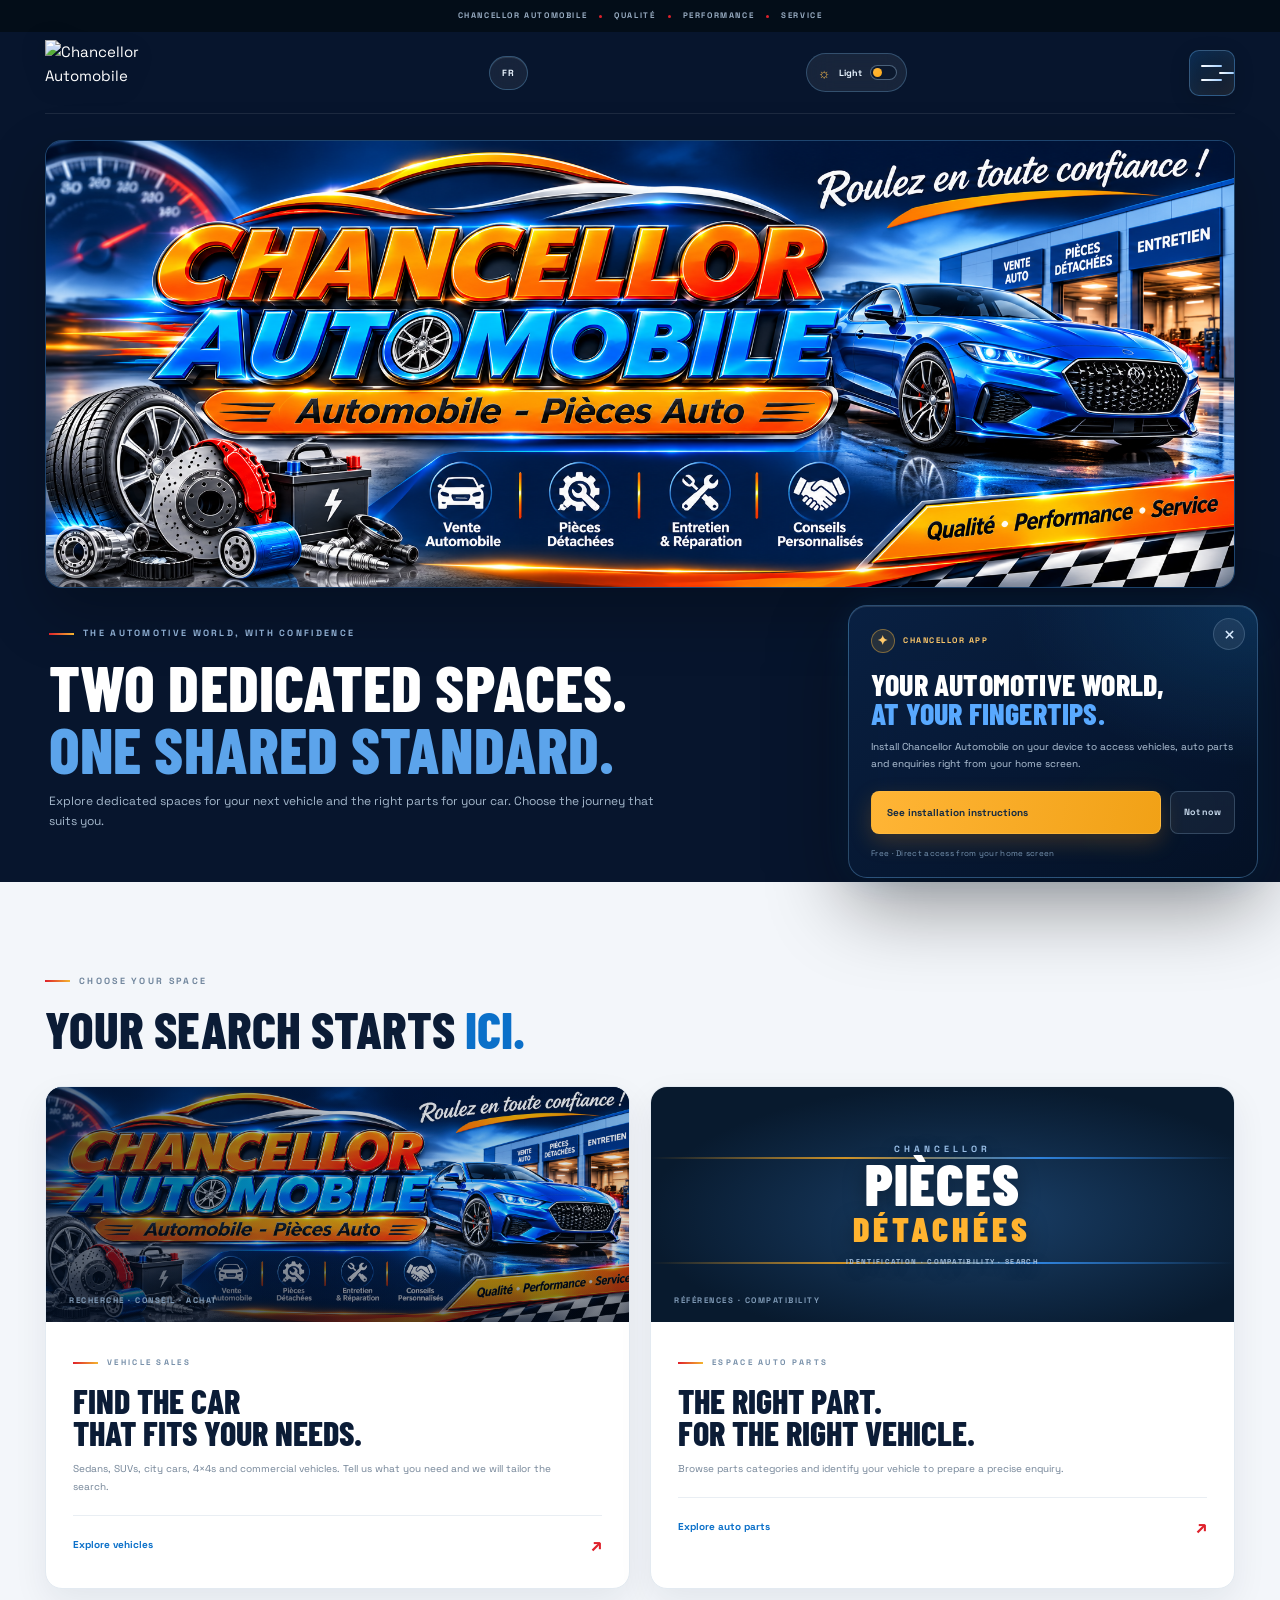
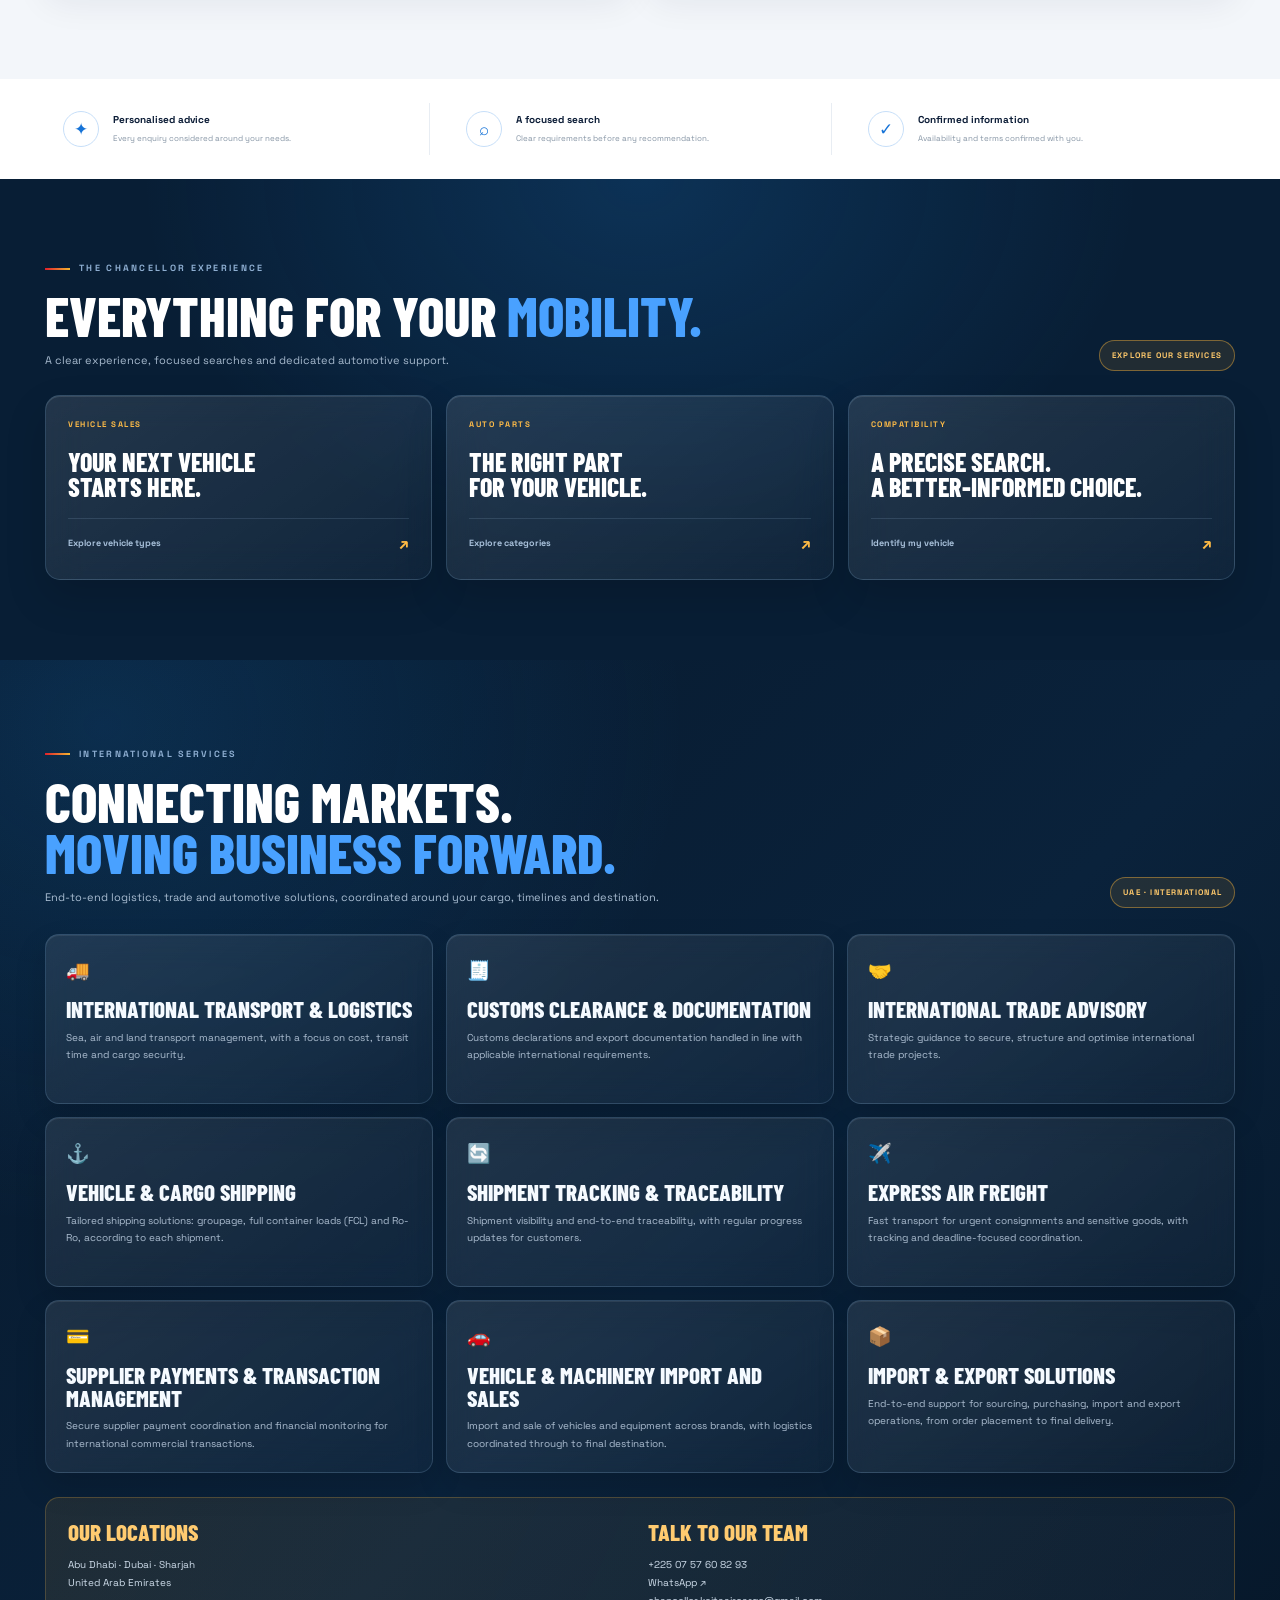
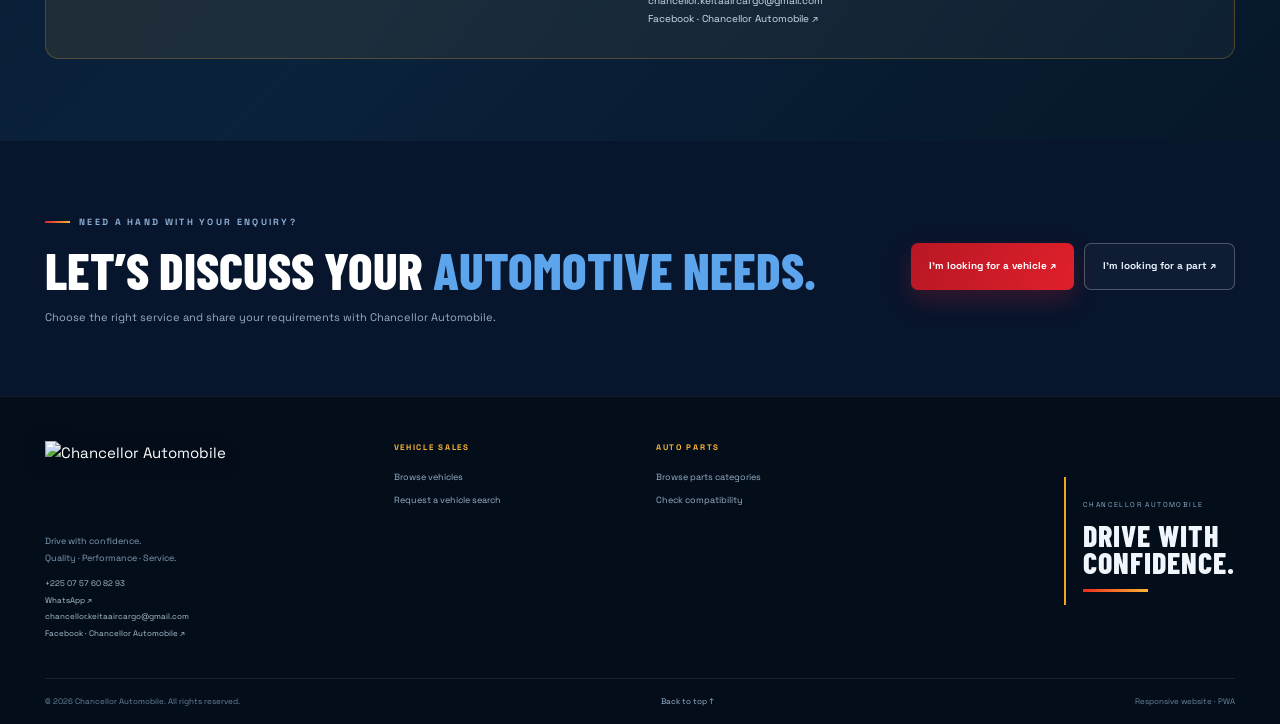
==== en/index.html @ 6a202dfc "Use the refined matte Chancellor logo" ====
<!doctype html>
<html lang="en">
<head>
<meta charset="utf-8">
<meta name="viewport" content="width=device-width, initial-scale=1, viewport-fit=cover">
<meta name="theme-color" content="#07152d">
<meta name="apple-mobile-web-app-capable" content="yes">
<meta name="apple-mobile-web-app-status-bar-style" content="black-translucent">
<script>try{document.documentElement.dataset.theme=localStorage.getItem("chancellor-theme")||"dark"}catch(e){document.documentElement.dataset.theme="dark"}</script>
<meta name="description" content="Chancellor Automobile: international vehicle sales, auto parts, freight, vehicle shipping and import-export services.">
<meta name="robots" content="index,follow">
<meta property="og:type" content="website">
<meta property="og:title" content="Chancellor Automobile | Vehicle Sales, Auto Parts & International Logistics">
<meta property="og:description" content="Vehicle sales, auto parts, international transport, vehicle shipping and import-export solutions.">
<meta property="og:image" content="../assets/chancellor-banner.png">
<title>Chancellor Automobile | Vehicle Sales, Auto Parts & International Logistics</title>
<link rel="icon" href="../assets/favicon.ico" sizes="any">
<link rel="icon" href="../assets/favicon-48.png" type="image/png" sizes="48x48">
<link rel="icon" href="../assets/favicon-192.png" type="image/png" sizes="192x192">
<link rel="icon" href="../assets/favicon-512.png" type="image/png" sizes="512x512">
<link rel="apple-touch-icon" href="../assets/apple-touch-icon.png">
<link rel="manifest" href="./manifest.webmanifest">
<link rel="preload" as="image" href="../assets/chancellor-banner.png">
<link rel="preconnect" href="https://fonts.googleapis.com"><link rel="preconnect" href="https://fonts.gstatic.com" crossorigin><link href="https://fonts.googleapis.com/css2?family=Barlow+Condensed:wght@400;500;600;700;800;900&family=Manrope:wght@400;500;600;700;800&family=Space+Grotesk:wght@400;500;600;700&display=swap" rel="stylesheet">
<link rel="stylesheet" href="../styles.css">
<script src="./catalogue-demo.js" defer></script>
<script src="./app.js" defer></script>
</head>
<body data-page="home">
<div class="site-loader" id="site-loader" role="status" aria-live="polite"><div class="loader-brand"><img src="../assets/chancellor-logo-matte.png" alt="" width="150" height="75"></div><span class="loader-spinner" aria-hidden="true"></span><strong>CHANCELLOR AUTOMOBILE</strong><small>LOADING YOUR EXPERIENCE</small></div><script>(function(){var n=document.getElementById('site-loader'),t=Date.now(),done=false;function hide(){if(done||!n)return;done=true;setTimeout(function(){n.classList.add('is-hidden');setTimeout(function(){n.remove();},440);},Math.max(0,480-(Date.now()-t)));}window.addEventListener('load',hide,{once:true});setTimeout(hide,2800);})();</script>
<div class="announcement"><span class="status-dot"></span> CHANCELLOR AUTOMOBILE <i></i> QUALITÉ <i></i> PERFORMANCE <i></i> SERVICE</div>
<header class="site-header">
<a class="brand" href="./index.html" aria-label="Chancellor Automobile - home"><img class="brand-logo-image" src="../assets/chancellor-logo-matte.png" alt="Chancellor Automobile" width="1774" height="887" decoding="async"></a>
<a class="language-toggle" href="../index.html" lang="fr" hreflang="fr" aria-label="Voir cette page en français">FR</a>
<button class="theme-toggle" type="button" data-theme-toggle aria-pressed="false" aria-label="Switch to light theme"><span class="theme-toggle-icon" aria-hidden="true">☼</span><span class="theme-toggle-label">Light</span><span class="theme-toggle-track" aria-hidden="true"><i></i></span></button>
<button class="nav-toggle" type="button" aria-label="Open menu" aria-expanded="false" aria-haspopup="true" aria-controls="main-nav"><span aria-hidden="true"></span><span aria-hidden="true"></span><span aria-hidden="true"></span></button>
<nav id="main-nav" aria-label="Navigation principale" hidden>
<a href="./index.html" aria-current="page">Home</a>
<a href="./vehicles.html" >Vehicle sales</a>
<a href="./parts.html" >Auto parts</a>
<a href="#contact">Contact</a>
<button class="install-button" id="install-app" type="button" hidden><span>↓</span> Install the app</button>
</nav>
</header>
<main id="top">
<section class="home-hero container">
<div class="hero-banner"><img src="../assets/chancellor-banner.png" alt="Chancellor Automobile — vehicle sales, auto parts, servicing and repair" width="2048" height="768" fetchpriority="high"></div>
<div class="home-intro"><div><span class="eyebrow">THE AUTOMOTIVE WORLD, WITH CONFIDENCE</span><h1>Two dedicated spaces.<br><em>One shared standard.</em></h1><p>Explore dedicated spaces for your next vehicle and the right parts for your car. Choose the journey that suits you.</p></div><div class="home-intro-mark">CA <small>CHANCELLOR<br>AUTOMOBILE</small></div></div>
</section>
<section class="choice-section">
<div class="container"><div class="section-heading"><span class="eyebrow">CHOOSE YOUR SPACE</span><h2>Your search starts <em>ici.</em></h2></div>
<div class="choice-grid">
<a class="choice-card vehicle-choice" href="./vehicles.html">
  <div class="choice-visual vehicle-choice-visual">
    <img class="choice-media" src="../assets/chancellor-banner.png" alt="Official Chancellor Automobile banner" width="2048" height="768" loading="lazy" decoding="async">
    <div class="choice-visual-foot"><span>RECHERCHE · CONSEIL · ACHAT</span></div>
  </div>
  <div class="choice-content"><span class="eyebrow">VEHICLE SALES</span><h3>Find the car<br>that fits your needs.</h3><p>Sedans, SUVs, city cars, 4×4s and commercial vehicles. Tell us what you need and we will tailor the search.</p><span class="choice-link">Explore vehicles <b>↗</b></span></div>
</a>
<a class="choice-card parts-choice" href="./parts.html">
  <div class="choice-visual parts-choice-visual">
    <div class="parts-type-display"><span>CHANCELLOR</span><strong>PIÈCES</strong><b>DÉTACHÉES</b><small>IDENTIFICATION · COMPATIBILITY · SEARCH</small></div>
    <div class="choice-visual-foot"><span>RÉFÉRENCES · COMPATIBILITY</span></div>
  </div>
  <div class="choice-content"><span class="eyebrow">ESPACE AUTO PARTS</span><h3>The right part.<br>For the right vehicle.</h3><p>Browse parts categories and identify your vehicle to prepare a precise enquiry.</p><span class="choice-link">Explore auto parts <b>↗</b></span></div>
</a>
</div></div></section>
<section class="home-values"><div class="container values-grid"><div><span>✦</span><strong>Personalised advice</strong><small>Every enquiry considered around your needs.</small></div><div><span>⌕</span><strong>A focused search</strong><small>Clear requirements before any recommendation.</small></div><div><span>✓</span><strong>Confirmed information</strong><small>Availability and terms confirmed with you.</small></div></div></section>

<section class="home-discovery"><div class="container"><div class="showcase-heading"><div><span class="eyebrow">THE CHANCELLOR EXPERIENCE</span><h2>Everything for your <em>mobility.</em></h2><p>A clear experience, focused searches and dedicated automotive support.</p></div><span class="demo-tag">EXPLORE OUR SERVICES</span></div><div class="home-glass-rail"><a class="home-rail-card" href="./vehicles.html"><small>VEHICLE SALES</small><strong>Your next vehicle<br>starts here.</strong><span>Explore vehicle types <b>↗</b></span></a><a class="home-rail-card" href="./parts.html"><small>AUTO PARTS</small><strong>The right part<br>for your vehicle.</strong><span>Explore categories <b>↗</b></span></a><a class="home-rail-card" href="./parts.html#compatibilite"><small>COMPATIBILITY</small><strong>A precise search.<br>A better-informed choice.</strong><span>Identify my vehicle <b>↗</b></span></a></div></div></section>
<section class="international-services" id="international-services"><div class="container"><div class="showcase-heading"><div><span class="eyebrow">INTERNATIONAL SERVICES</span><h2>Connecting markets.<br><em>Moving business forward.</em></h2><p>End-to-end logistics, trade and automotive solutions, coordinated around your cargo, timelines and destination.</p></div><span class="demo-tag">UAE · INTERNATIONAL</span></div><div class="service-grid">
<article class="service-card"><span class="service-icon">🚚</span><h3>International transport & logistics</h3><p>Sea, air and land transport management, with a focus on cost, transit time and cargo security.</p></article>
<article class="service-card"><span class="service-icon">🧾</span><h3>Customs clearance & documentation</h3><p>Customs declarations and export documentation handled in line with applicable international requirements.</p></article>
<article class="service-card"><span class="service-icon">🤝</span><h3>International trade advisory</h3><p>Strategic guidance to secure, structure and optimise international trade projects.</p></article>
<article class="service-card"><span class="service-icon">⚓</span><h3>Vehicle & cargo shipping</h3><p>Tailored shipping solutions: groupage, full container loads (FCL) and Ro-Ro, according to each shipment.</p></article>
<article class="service-card"><span class="service-icon">🔄</span><h3>Shipment tracking & traceability</h3><p>Shipment visibility and end-to-end traceability, with regular progress updates for customers.</p></article>
<article class="service-card"><span class="service-icon">✈️</span><h3>Express air freight</h3><p>Fast transport for urgent consignments and sensitive goods, with tracking and deadline-focused coordination.</p></article>
<article class="service-card"><span class="service-icon">💳</span><h3>Supplier payments & transaction management</h3><p>Secure supplier payment coordination and financial monitoring for international commercial transactions.</p></article>
<article class="service-card"><span class="service-icon">🚗</span><h3>Vehicle & machinery import and sales</h3><p>Import and sale of vehicles and equipment across brands, with logistics coordinated through to final destination.</p></article>
<article class="service-card"><span class="service-icon">📦</span><h3>Import & export solutions</h3><p>End-to-end support for sourcing, purchasing, import and export operations, from order placement to final delivery.</p></article>
</div><div class="international-contact"><div><h3>Our locations</h3><p>Abu Dhabi · Dubai · Sharjah<br>United Arab Emirates</p></div><div><h3>Talk to our team</h3><p><a href="tel:+2250757608293">+225 07 57 60 82 93</a><br><a href="https://wa.me/2250757608293">WhatsApp ↗</a><br><a href="mailto:chancellor.keitaaircargo@gmail.com">chancellor.keitaaircargo@gmail.com</a><br><a href="https://www.facebook.com/ChancellorAutomobile" target="_blank" rel="noopener noreferrer">Facebook · Chancellor Automobile ↗</a></p></div></div></div></section>
<section class="home-contact container"><div><span class="eyebrow">NEED A HAND WITH YOUR ENQUIRY?</span><h2>Let’s discuss your <em>automotive needs.</em></h2><p>Choose the right service and share your requirements with Chancellor Automobile.</p></div><div class="contact-actions"><a class="action-button orange" href="./vehicles.html#demande-vehicule">I’m looking for a vehicle ↗</a><a class="action-button outline" href="./parts.html#demande-piece">I’m looking for a part ↗</a></div></section>
</main>
<footer class="site-footer" id="contact">
<div class="container footer-inner">
<div><a class="brand footer-brand" href="./index.html" aria-label="Chancellor Automobile - home"><img class="brand-logo-image" src="../assets/chancellor-logo-matte.png" alt="Chancellor Automobile" width="1774" height="887" loading="lazy" decoding="async"></a><p>Drive with confidence.<br>Quality · Performance · Service.</p><div class="footer-contact-mini"><a href="tel:+2250757608293">+225 07 57 60 82 93</a><a href="https://wa.me/2250757608293" target="_blank" rel="noopener noreferrer">WhatsApp ↗</a><a href="mailto:chancellor.keitaaircargo@gmail.com">chancellor.keitaaircargo@gmail.com</a><a href="https://www.facebook.com/ChancellorAutomobile" target="_blank" rel="noopener noreferrer">Facebook · Chancellor Automobile ↗</a></div></div>
<div class="footer-col"><b>VEHICLE SALES</b><a href="./vehicles.html">Browse vehicles</a><a href="./vehicles.html#demande-vehicule">Request a vehicle search</a></div>
<div class="footer-col"><b>AUTO PARTS</b><a href="./parts.html">Browse parts categories</a><a href="./parts.html#compatibilite">Check compatibility</a></div>
<div class="footer-tag"><small>CHANCELLOR AUTOMOBILE</small><strong>DRIVE WITH<br>CONFIDENCE.</strong><i></i></div>
</div>
<div class="container footer-bottom"><span>© <span id="current-year"></span> Chancellor Automobile. All rights reserved.</span><a href="#top">Back to top ↑</a><span>Responsive website · PWA</span></div>
</footer>
<aside class="install-popover" id="install-popover" role="dialog" aria-label="Installer Chancellor Automobile" aria-modal="false" hidden>
  <button class="install-popover-close" id="install-popup-close" type="button" aria-label="Close installation window">×</button>
  <div class="install-popover-kicker"><span class="install-popover-orb">✦</span> CHANCELLOR APP</div>
  <h2>Your automotive world,<br><em>at your fingertips.</em></h2>
  <p class="install-popover-copy">Install Chancellor Automobile on your device to access vehicles, auto parts and enquiries right from your home screen.</p>
  <div class="install-popover-actions">
    <button class="install-popover-primary" id="install-popup-action" type="button">Install the app <span aria-hidden="true">↗</span></button>
    <button class="install-popover-secondary" id="install-popup-later" type="button">Not now</button>
  </div>
  <div class="install-popover-help" id="install-popup-help" hidden>
    <strong id="install-help-title">Installation on your device</strong>
    <ol id="install-help-steps"></ol>
  </div>
  <p class="install-popover-foot">Free · Direct access from your home screen</p>
</aside>
<div class="site-toast" id="site-toast" role="status" aria-live="polite"></div>
</body>
</html>
---- styles.css ----
:root{--navy:#07152d;--navy2:#0a1e3c;--navy3:#12396d;--blue:#0b70c9;--cyan:#62aaf0;--orange:#df202b;--gold:#f4b52f;--silver:#bac3ce;--white:#fff;--paper:#f4f6fa;--ink:#0b1c36;--muted:#74839a;--line:rgba(11,31,60,.12);--display:'Barlow Condensed','Arial Narrow',Impact,sans-serif;--text:'Manrope','Segoe UI',Arial,sans-serif;--shadow:0 22px 58px rgba(0,0,0,.16)}
*{box-sizing:border-box}html{scroll-behavior:smooth;scroll-padding-top:96px}body{margin:0;background:var(--navy);color:#fff;font:15px/1.65 var(--text);-webkit-font-smoothing:antialiased}img{display:block;max-width:100%}a{color:inherit;text-decoration:none}button,input,select,textarea{font:inherit}button{cursor:pointer}button:focus-visible,a:focus-visible,input:focus-visible,select:focus-visible,textarea:focus-visible{outline:3px solid var(--cyan);outline-offset:3px}.container{width:min(1190px,calc(100% - 64px));margin-inline:auto}.announcement{min-height:32px;display:flex;align-items:center;justify-content:center;gap:12px;padding:5px 16px;background:#030d18;color:#9aaec4;font-size:8px;letter-spacing:1.6px;font-weight:900;text-align:center}.announcement i{width:3px;height:3px;border-radius:50%;background:var(--orange)}.status-dot{width:6px;height:6px;border-radius:50%;background:#28d4a1;box-shadow:0 0 12px #28d4a1}
.site-header{width:min(1190px,calc(100% - 64px));height:82px;margin:auto;display:flex;align-items:center;justify-content:space-between;position:relative;z-index:30;border-bottom:1px solid rgba(255,255,255,.09)}.brand{display:flex;align-items:center;gap:11px;min-width:220px}.brand-mark{position:relative;width:42px;height:42px;display:grid;place-items:center;border:1px solid rgba(255,175,32,.85);border-radius:11px;background:linear-gradient(145deg,rgba(255,180,36,.15),rgba(18,142,255,.1));font:900 30px/1 var(--display);color:#ffb12b;text-shadow:0 3px 12px #000}.brand-mark small{position:absolute;right:4px;bottom:1px;color:#48a0ff;font:900 10px/1 var(--text)}.brand-name{display:flex;flex-direction:column;line-height:1.06}.brand-name b{font:900 21px/1 var(--display);letter-spacing:1.5px}.brand-name small{font-size:9px;letter-spacing:3.2px;color:#89a8ca;font-weight:900;margin-top:5px}.site-header nav{display:flex;align-items:center;gap:25px}.site-header nav>a{font-size:10px;font-weight:800;color:#c0cfe0;transition:color .2s}.site-header nav>a:hover,.site-header nav>a[aria-current=page]{color:#fff}.site-header nav>a[aria-current=page]:after{content:"";height:2px;width:16px;background:var(--orange);display:block;margin-top:5px}.install-button{border:1px solid rgba(255,190,56,.48);border-radius:7px;padding:9px 12px;background:rgba(255,177,36,.1);color:#ffc86a;font-size:9px;font-weight:900}.install-button span{font-size:15px;margin-right:5px}.nav-toggle{display:none;background:transparent;border:0;padding:8px}.nav-toggle span{display:block;width:24px;height:2px;margin:5px;background:#fff;border-radius:2px}
.eyebrow{display:inline-flex;align-items:center;gap:9px;color:#8eaed1;font-size:9px;letter-spacing:2.3px;font-weight:900}.eyebrow:before{content:"";width:25px;height:2px;background:linear-gradient(90deg,var(--orange),var(--gold))}.home-hero{padding-top:26px;padding-bottom:50px}.hero-banner{overflow:hidden;border:1px solid rgba(94,169,255,.28);border-radius:17px;background:#061e37;box-shadow:0 25px 60px rgba(0,0,0,.25)}.hero-banner img{width:100%;height:auto;aspect-ratio:8/3;object-fit:cover}.home-intro{display:flex;justify-content:space-between;align-items:flex-end;gap:30px;padding:30px 4px 0}.home-intro h1,.sub-hero h1{font:800 clamp(42px,5vw,66px)/.97 var(--display);text-transform:uppercase;margin:14px 0 12px;letter-spacing:.1px}.home-intro h1 em,.sub-hero h1 em,.section-heading h2 em,.home-contact h2 em,.request-intro h2 em,.compatibility-layout h2 em{font-style:normal;color:#459fff;text-shadow:0 8px 30px rgba(32,150,255,.17)}.home-intro p{max-width:630px;color:#a5b8cc;font-size:12px;margin:0}.home-intro-mark{display:flex;align-items:center;gap:10px;color:#ffb22e;font:900 58px/.8 var(--display);text-shadow:0 6px 24px rgba(255,170,31,.25)}.home-intro-mark small{font:900 8px/1.4 var(--text);letter-spacing:1.4px;color:#87a4c3;text-shadow:none}.choice-section{background:#f3f6fa;color:var(--ink);padding:83px 0 90px}.section-heading{margin-bottom:32px}.section-heading .eyebrow{color:#71869d}.section-heading h2,.home-contact h2{font:800 clamp(36px,4vw,52px)/1 var(--display);text-transform:uppercase;margin:13px 0 8px}.section-heading h2 em{color:#1370d4;text-shadow:none}.section-heading>p{font-size:11px;color:#75879a;max-width:670px;margin:10px 0 0}.choice-grid{display:grid;grid-template-columns:1fr 1fr;gap:20px}.choice-card{display:flex;flex-direction:column;overflow:hidden;background:#fff;border:1px solid #e3eaf1;border-radius:17px;box-shadow:0 14px 35px rgba(8,29,59,.07);transition:transform .25s,box-shadow .25s,border .25s}.choice-card:hover{transform:translateY(-6px);border-color:#9ec7f2;box-shadow:0 24px 55px rgba(8,29,59,.14)}.choice-visual{position:relative;height:235px;overflow:hidden;background:radial-gradient(ellipse at 55% 50%,#154d88,#071f38 70%);color:#fff}.parts-choice .choice-visual{background:radial-gradient(ellipse at 55% 55%,#1a4069,#081a2e 72%)}.choice-index{position:absolute;top:20px;left:23px;color:#9dbad8;font-size:8px;letter-spacing:2px;font-weight:900}.car-illustration{position:absolute;inset:30px 0 20px;display:grid;place-items:center}.car-illustration svg{width:94%;height:100%;filter:drop-shadow(0 15px 19px rgba(0,0,0,.4))}.car-glow{position:absolute;width:65%;height:45%;border-radius:50%;background:rgba(21,144,255,.2);filter:blur(35px)}.choice-visual-foot{position:absolute;left:23px;right:23px;bottom:15px;display:flex;justify-content:space-between;align-items:center;color:#819cb8;font-size:8px;letter-spacing:1.5px;font-weight:900}.choice-visual-foot b{color:#ffb535;font:800 20px var(--display)}.parts-emblem{position:absolute;inset:15px;display:grid;place-items:center;text-align:center;font:900 24px/.85 var(--display);letter-spacing:3px;color:#f7fbff;text-shadow:0 4px 20px #000}.parts-emblem strong{color:#ffae22}.gear-ring{position:absolute;width:155px;height:155px;border:2px solid rgba(77,181,255,.65);border-radius:50%;display:grid;place-items:center;color:#ffb12b;font-size:100px;opacity:.28}.parts-line{position:absolute;width:210px;height:2px;background:linear-gradient(90deg,transparent,#ffac1d,transparent);transform:rotate(-28deg)}.choice-content{padding:25px 27px 28px}.choice-content .eyebrow{font-size:8px;color:#758ea8}.choice-content h3{font:800 34px/.96 var(--display);text-transform:uppercase;margin:13px 0 10px}.choice-content p{font-size:10px;color:#738497;line-height:1.8;max-width:480px;margin:0 0 19px}.choice-link{display:flex;justify-content:space-between;align-items:center;border-top:1px solid #e9eef3;padding-top:14px;font-size:10px;font-weight:900;color:#146ac6}.choice-link b{font-size:18px;color:#ffaa16}.home-values{background:#fff;color:var(--ink);padding:24px 0}.values-grid{display:grid;grid-template-columns:repeat(3,1fr);gap:18px}.values-grid>div{display:grid;grid-template-columns:38px 1fr;column-gap:12px;align-items:center;padding:8px 18px;border-right:1px solid #e8edf3}.values-grid>div:last-child{border:0}.values-grid>div>span{grid-row:span 2;width:36px;height:36px;border:1px solid #c7dff9;border-radius:50%;display:grid;place-items:center;color:#1673d7;font-size:17px}.values-grid strong{font-size:10px}.values-grid small{font-size:8px;color:#8594a4}.home-contact{display:flex;justify-content:space-between;align-items:center;gap:30px;padding-top:65px;padding-bottom:70px}.home-contact h2{margin:13px 0;color:#fff}.home-contact h2 em{color:#459fff}.home-contact p{color:#9cafc3;font-size:11px;max-width:560px;margin:0}.contact-actions{display:flex;gap:10px;flex-wrap:wrap}
.action-button{display:inline-flex;align-items:center;justify-content:center;gap:13px;min-height:47px;padding:0 18px;border:0;border-radius:7px;font-size:10px;font-weight:900;transition:transform .2s,box-shadow .2s,background .2s}.action-button:hover{transform:translateY(-3px)}.orange{background:linear-gradient(110deg,#ffa813,#ffb639);color:#13263a;box-shadow:0 10px 24px rgba(255,153,18,.2)}.orange:hover{box-shadow:0 14px 30px rgba(255,153,18,.32)}.outline{border:1px solid rgba(255,255,255,.25);background:rgba(255,255,255,.035);color:#e8f2fc}.full-width{width:100%}
.sub-hero{position:relative;overflow:hidden;border-bottom:1px solid rgba(255,255,255,.07)}.sub-hero:before{content:"";position:absolute;inset:0;pointer-events:none;background:radial-gradient(circle at 81% 45%,rgba(28,135,244,.22),transparent 30%),linear-gradient(110deg,transparent,rgba(19,89,160,.11))}.sub-hero-inner{min-height:440px;display:grid;grid-template-columns:1.05fr .95fr;align-items:center;gap:35px;position:relative}.sub-hero-inner>div:first-child{padding:43px 0}.back-home{display:block;color:#8ca8c5;font-size:9px;font-weight:800;margin-bottom:26px}.sub-hero h1{font-size:clamp(48px,5.6vw,73px);margin:15px 0}.sub-hero h1 em{color:#49a1ff}.sub-hero p{max-width:540px;font-size:11px;line-height:1.9;color:#a5b8cd}.hero-actions{display:flex;gap:11px;flex-wrap:wrap;margin-top:22px}.vehicle-hero-art{min-height:325px;position:relative;display:grid;place-items:center}.vehicle-hero-art:before{content:"";position:absolute;width:84%;height:75%;border:1px solid rgba(62,161,249,.3);border-radius:50%;transform:rotate(-18deg);box-shadow:0 0 0 27px rgba(53,146,234,.035),0 0 0 55px rgba(53,146,234,.025)}.vehicle-hero-art:after{content:"";position:absolute;width:70%;height:25%;bottom:48px;border-radius:50%;background:rgba(27,135,240,.16);filter:blur(26px)}.vehicle-hero-art img{width:92%;position:relative;z-index:1;mix-blend-mode:screen;filter:drop-shadow(0 18px 32px rgba(0,0,0,.33))}.parts-hero-art{min-height:330px;display:flex;align-items:center;justify-content:center;position:relative;font:900 48px/.77 var(--display);text-align:center;letter-spacing:4px;color:#fff;text-shadow:0 8px 35px rgba(0,0,0,.5)}.parts-hero-art:before{content:"";position:absolute;width:270px;height:270px;border:1px solid rgba(65,174,255,.35);border-radius:50%;box-shadow:0 0 0 28px rgba(38,137,226,.04),0 0 0 55px rgba(38,137,226,.025)}.parts-hero-art span{position:relative;z-index:2}.parts-hero-art b{color:#ffb22e}.parts-hero-art i{position:absolute;width:320px;height:2px;transform:rotate(-24deg);background:linear-gradient(90deg,transparent,#ffab1b,transparent)}.parts-gear{position:absolute;font-size:250px;color:#167ae5;opacity:.17}
.vehicle-categories,.parts-catalogue{padding-top:78px;padding-bottom:82px}.vehicle-categories .section-heading,.parts-catalogue .section-heading{text-align:center}.vehicle-categories .section-heading>p,.parts-catalogue .section-heading>p{margin-inline:auto}.vehicle-type-grid{display:grid;grid-template-columns:repeat(5,1fr);gap:12px;margin-top:35px}.vehicle-type{position:relative;min-height:170px;border:1px solid rgba(155,190,231,.17);border-radius:11px;background:linear-gradient(150deg,rgba(255,255,255,.075),rgba(255,255,255,.025));color:#fff;padding:20px 14px;text-align:left;transition:transform .2s,border-color .2s,background .2s}.vehicle-type:hover,.vehicle-type.is-selected{transform:translateY(-5px);border-color:#3d93ee;background:linear-gradient(145deg,rgba(32,141,225,.2),rgba(255,255,255,.04))}.vehicle-type>span{position:absolute;top:13px;right:15px;color:#718aa5;font:700 17px var(--display)}.vehicle-type>b{display:grid;place-items:center;width:39px;height:39px;margin:5px 0 17px;border:1px solid rgba(76,177,255,.35);border-radius:50%;color:#ffb433;font-size:21px}.vehicle-type strong,.vehicle-type small{display:block}.vehicle-type strong{font:700 20px var(--display);text-transform:uppercase}.vehicle-type small{font-size:8px;color:#8fa7c1;margin-top:3px}.inventory-note{background:#fff;color:#142b43;padding:22px 0}.inventory-inner{display:flex;align-items:center;gap:15px}.note-icon{width:28px;height:28px;flex:0 0 28px;border:1px solid #1673d7;border-radius:50%;display:grid;place-items:center;color:#1673d7;font-weight:900}.inventory-inner>div{flex:1}.inventory-inner strong{font-size:10px}.inventory-inner p{font-size:9px;color:#78889a;margin:3px 0 0;line-height:1.7}.inventory-inner>a{font-size:9px;color:#146ac6;font-weight:900;white-space:nowrap}
.request-section{padding:88px 0;background:radial-gradient(circle at 12% 15%,rgba(28,129,225,.17),transparent 35%),linear-gradient(130deg,#081c32,#0a2745);position:relative;overflow:hidden}.request-section:after{content:"";position:absolute;right:-170px;top:-280px;width:650px;height:650px;border:1px solid rgba(95,175,255,.13);border-radius:50%;box-shadow:0 0 0 50px rgba(95,175,255,.025),0 0 0 100px rgba(95,175,255,.02)}.request-layout{display:grid;grid-template-columns:.8fr 1.2fr;gap:70px;align-items:start;position:relative;z-index:1}.request-intro{padding-top:24px}.request-intro h2,.compatibility-layout h2{font:800 clamp(43px,5vw,64px)/.97 var(--display);text-transform:uppercase;margin:17px 0}.request-intro p,.compatibility-layout>div:first-child>p{max-width:420px;color:#9db3ca;font-size:11px;line-height:1.95}.request-step{display:flex;gap:13px;align-items:flex-start;margin-top:24px}.request-step>b{width:31px;height:31px;flex:0 0 31px;border:1px solid rgba(255,186,46,.5);border-radius:50%;display:grid;place-items:center;color:#ffb83e;font:800 12px var(--display)}.request-step span{display:flex;flex-direction:column}.request-step strong{color:#e4eef8;font-size:10px}.request-step small{color:#849db7;font-size:9px;margin-top:3px}.request-card,.compatibility-card{color:#10263d;background:#fff;border-radius:16px;padding:29px 31px;box-shadow:0 24px 58px rgba(0,0,0,.22)}.request-card-head{padding-bottom:18px;border-bottom:1px solid #e8eef4;margin-bottom:19px}.request-card-head small,.compat-header small{font-size:8px;letter-spacing:1.7px;color:#798ea4;font-weight:900}.request-card-head h3,.compat-header h3{font:700 27px/1 var(--display);text-transform:uppercase;margin:7px 0;color:#10263d}.request-card-head p{font-size:9px;color:#94a2b1;margin:4px 0 0}.field-grid{display:grid;grid-template-columns:1fr 1fr;gap:13px}.field{display:block;margin-bottom:14px}.field>span,.field label{display:block;font-size:9px;font-weight:800;color:#465c73;margin-bottom:6px}.field input,.field select,.field textarea{width:100%;min-height:42px;border:1px solid #dce5ee;border-radius:7px;background:#f9fbfd;padding:10px 12px;color:#162f49;font-size:10px;outline:none;transition:border-color .2s,box-shadow .2s}.field textarea{resize:vertical;min-height:90px}.field input:focus,.field select:focus,.field textarea:focus{border-color:#1673d7;box-shadow:0 0 0 3px rgba(22,139,215,.1)}.field select:disabled{background:#f1f4f8;color:#a0adbb;cursor:not-allowed}.consent{display:flex;align-items:flex-start;gap:8px;color:#728498;font-size:9px;line-height:1.6;margin:2px 0 15px;cursor:pointer}.consent input{accent-color:#1673d7;margin:2px 0 0}.form-feedback{margin:12px 0 0;color:#8b9aaa;text-align:center;font-size:8px;line-height:1.7}
.parts-search{max-width:630px;margin:0 auto 25px;display:flex;align-items:center;gap:13px;height:51px;padding:0 16px;border:1px solid rgba(157,192,230,.22);border-radius:8px;background:rgba(255,255,255,.055);color:#9ab5d2}.parts-search>span{font-size:24px}.parts-search input{flex:1;min-width:0;border:0;outline:0;background:none;color:#fff;font-size:10px}.parts-search input::placeholder{color:#849cb6}.parts-search small{font-size:7px;letter-spacing:1.5px}.parts-category-grid{display:grid;grid-template-columns:repeat(5,1fr);gap:12px}.part-category{position:relative;min-height:223px;padding:20px 17px 15px;border:1px solid rgba(157,192,230,.16);border-radius:11px;background:linear-gradient(145deg,rgba(255,255,255,.075),rgba(255,255,255,.025));transition:transform .2s,border-color .2s,background .2s}.part-category:hover{transform:translateY(-4px);border-color:rgba(73,175,255,.58);background:linear-gradient(145deg,rgba(25,128,214,.18),rgba(255,255,255,.03))}.part-index{position:absolute;top:13px;right:15px;color:#718ba6;font:700 16px var(--display)}.part-icon{width:37px;height:37px;display:grid;place-items:center;border:1px solid rgba(67,173,255,.38);border-radius:50%;color:#ffb432;font-size:19px}.part-category h3{font:700 20px/.98 var(--display);text-transform:uppercase;margin:17px 0 7px;color:#fff}.part-category p{min-height:54px;font-size:9px;line-height:1.7;color:#9eb2c7;margin:0 0 14px}.part-select{width:100%;border:0;border-top:1px solid rgba(255,255,255,.1);padding:11px 0 0;text-align:left;background:transparent;color:#59a9ff;font-size:8px;font-weight:900}.empty-state{margin:20px 0;color:#a5bcd5;text-align:center;font-size:11px}.stock-note{display:flex;gap:14px;margin-top:22px;padding:14px 16px;border:1px solid rgba(157,192,230,.16);border-radius:8px;color:#9eb2c7;font-size:9px;line-height:1.7}.stock-note b{color:#ffb83c;letter-spacing:1.3px;white-space:nowrap}.compatibility-section{background:linear-gradient(110deg,#0b2745,#07192d);padding:82px 0}.compatibility-layout{display:grid;grid-template-columns:1fr 1fr;gap:72px;align-items:center}.compatibility-layout h2{font-size:clamp(42px,5vw,62px)}.compatibility-layout>div:first-child>p{max-width:470px}.compatibility-layout ul{padding:0;list-style:none;margin:24px 0 0}.compatibility-layout li{font-size:10px;color:#b0c3d8;margin:11px 0}.compatibility-layout li:before{content:"✓";color:#ffb536;margin-right:10px}.compatibility-card{padding:25px 28px}.compat-header{display:flex;align-items:center;gap:12px;border-bottom:1px solid #e8eef4;padding-bottom:17px;margin-bottom:19px}.compat-header>span{width:41px;height:41px;display:grid;place-items:center;border-radius:10px;background:#edf6ff;color:#1673d7;font-size:24px}.compat-header>div{flex:1}.compat-header h3{font-size:22px;margin:5px 0 0}.compat-header>b{font:700 12px var(--display);color:#a9b7c5}.compat-hint{border-top:1px solid #edf1f5;padding-top:12px;color:#8998a8;font-size:8px;line-height:1.6}
.site-footer{background:#030e1a;padding:44px 0 0;border-top:1px solid rgba(255,255,255,.07)}.footer-inner{display:grid;grid-template-columns:1.1fr .8fr .9fr 1fr;gap:32px;padding-bottom:38px}.footer-inner>div:first-child>p{font-size:9px;color:#849cb6;line-height:1.8;margin:15px 0 0}.footer-col{display:flex;flex-direction:column;gap:9px}.footer-col>b{font-size:8px;letter-spacing:1.7px;color:#ffb536;margin-bottom:6px}.footer-col>a{font-size:9px;color:#9ab0c7}.footer-col>a:hover{color:#fff}.footer-tag{align-self:center;justify-self:end;padding:13px 0 13px 17px;border-left:2px solid #f3a51d}.footer-tag small{font-size:7px;letter-spacing:1.4px;color:#8ea9c6}.footer-tag strong{display:block;font:800 30px/.9 var(--display);letter-spacing:1px;margin-top:7px;color:#f0f6fc}.footer-tag i{display:block;width:65px;height:3px;background:linear-gradient(90deg,#ec2e1d,#ffb433);margin-top:13px}.footer-bottom{display:flex;justify-content:space-between;align-items:center;gap:15px;padding:16px 0;border-top:1px solid rgba(255,255,255,.08);font-size:8px;color:#6c849e}.footer-bottom a{color:#9fb7d1}.site-toast{position:fixed;z-index:100;left:50%;bottom:22px;max-width:min(520px,calc(100% - 30px));padding:13px 17px;border:1px solid rgba(94,175,255,.4);border-radius:9px;background:#0d2a49;box-shadow:0 15px 40px rgba(0,0,0,.25);color:#eff7ff;font-size:10px;opacity:0;transform:translate(-50%,18px);pointer-events:none;transition:opacity .2s,transform .2s}.site-toast.is-visible{opacity:1;transform:translate(-50%,0)}[hidden]{display:none!important}
@media(max-width:1000px){.site-header nav{gap:15px}.parts-category-grid{grid-template-columns:repeat(3,1fr)}.vehicle-type-grid{grid-template-columns:repeat(3,1fr)}.request-layout,.compatibility-layout{gap:35px}.footer-inner{gap:20px}}
@media(max-width:720px){html{scroll-padding-top:76px}.container,.site-header{width:calc(100% - 36px)}.announcement{font-size:7px;gap:7px;letter-spacing:1px}.site-header{height:70px}.brand{min-width:0}.brand-mark{width:37px;height:37px}.brand-name b{font-size:19px}.nav-toggle{display:block}.site-header nav{display:none;position:absolute;top:69px;left:0;right:0;padding:14px 16px 16px;flex-direction:column;align-items:stretch;gap:0;background:#081e36;border:1px solid rgba(255,255,255,.1);border-radius:0 0 12px 12px;box-shadow:0 20px 35px rgba(0,0,0,.3)}.site-header nav.is-open{display:flex}.site-header nav>a{padding:12px 5px;border-bottom:1px solid rgba(255,255,255,.07);font-size:11px}.site-header nav>a[aria-current=page]:after{display:none}.install-button{margin-top:12px;text-align:left}.home-hero{padding-top:15px;padding-bottom:37px}.hero-banner{border-radius:10px}.hero-banner img{aspect-ratio:8/3;object-fit:contain}.home-intro{display:block;padding:22px 2px 0}.home-intro h1{font-size:44px}.home-intro p{font-size:10px}.home-intro-mark{display:none}.choice-section{padding:63px 0}.section-heading h2,.home-contact h2{font-size:40px}.choice-grid{grid-template-columns:1fr;gap:14px}.choice-visual{height:210px}.choice-content{padding:22px}.choice-content h3{font-size:31px}.home-values{padding:15px 0}.values-grid{grid-template-columns:1fr;gap:4px}.values-grid>div{border:0;border-bottom:1px solid #edf0f4;padding:9px 4px}.values-grid>div:last-child{border:0}.home-contact{display:block;padding-top:52px;padding-bottom:58px}.home-contact p{font-size:10px}.contact-actions{margin-top:20px}.sub-hero-inner{grid-template-columns:1fr;gap:0;min-height:0}.sub-hero-inner>div:first-child{padding:28px 0 10px}.back-home{margin-bottom:20px}.sub-hero h1{font-size:48px}.sub-hero p{font-size:10px}.vehicle-hero-art{min-height:190px;margin:-8px 0 14px}.vehicle-hero-art img{width:65%;max-height:175px;object-fit:contain}.vehicle-hero-art:before{width:60%;height:80%}.parts-hero-art{min-height:190px;font-size:38px}.parts-hero-art:before{width:165px;height:165px}.parts-gear{font-size:160px}.vehicle-categories,.parts-catalogue{padding-top:60px;padding-bottom:62px}.section-heading{margin-bottom:23px}.section-heading h2{font-size:39px}.vehicle-type-grid{grid-template-columns:1fr 1fr;gap:9px;margin-top:24px}.vehicle-type{min-height:145px;padding:16px 13px}.vehicle-type strong{font-size:18px}.inventory-inner{align-items:flex-start;flex-wrap:wrap}.inventory-inner>div{min-width:calc(100% - 50px)}.inventory-inner>a{margin-left:43px}.request-section{padding:66px 0}.request-layout{grid-template-columns:1fr;gap:26px}.request-intro{padding-top:0}.request-intro h2,.compatibility-layout h2{font-size:48px}.request-intro p,.compatibility-layout>div:first-child>p{font-size:10px}.request-step{margin-top:17px}.request-card{padding:22px 18px}.request-card-head h3{font-size:24px}.field-grid{grid-template-columns:1fr;gap:0}.parts-search{height:47px}.parts-search small{display:none}.parts-category-grid{grid-template-columns:1fr 1fr;gap:9px}.part-category{min-height:220px;padding:17px 13px 13px}.part-category h3{font-size:18px}.part-category p{font-size:8px;min-height:62px}.stock-note{font-size:8px;display:block}.stock-note b{display:block;margin-bottom:4px}.compatibility-section{padding:66px 0}.compatibility-layout{grid-template-columns:1fr;gap:25px}.compatibility-card{padding:21px 18px}.footer-inner{grid-template-columns:1fr 1fr;gap:24px 14px}.footer-tag{justify-self:start}.footer-bottom{flex-wrap:wrap;font-size:7px}.footer-bottom span:last-child{display:none}}
@media(max-width:390px){.container,.site-header{width:calc(100% - 28px)}.home-intro h1{font-size:38px}.sub-hero h1{font-size:43px}.hero-actions .action-button{font-size:9px;padding:0 12px}.vehicle-type-grid{gap:7px}.parts-category-grid{grid-template-columns:1fr}.part-category{min-height:185px}.part-category p{min-height:0}.request-card{padding:19px 14px}.compatibility-card{padding:19px 14px}.footer-inner{grid-template-columns:1fr 1fr}}
@media(prefers-reduced-motion:reduce){*,*::before,*::after{scroll-behavior:auto!important;transition:none!important;animation:none!important}}

.reveal.is-visible.choice-card:hover{transform:translateY(-6px)}
.reveal.is-visible.part-category:hover{transform:translateY(-4px)}
.reveal.is-visible.vehicle-type:hover{transform:translateY(-5px)}

.official-brand{display:grid;grid-template-columns:1.15fr .85fr;align-items:center;gap:34px;margin-top:16px;margin-bottom:12px;padding:22px;background:#fff;color:#10253b;border:1px solid rgba(255,255,255,.65);border-radius:18px;box-shadow:0 24px 65px rgba(0,0,0,.2)}
.official-brand-art{display:flex;align-items:center;justify-content:center;overflow:hidden;border-radius:12px;background:#fff}
.official-brand-art img{display:block;width:min(100%,680px);height:auto;object-fit:contain}
.official-brand-copy{padding:20px 25px 20px 0}
.official-brand-copy .eyebrow{color:#7a8fa5}
.official-brand-copy h2{font:800 clamp(35px,4vw,52px)/.95 var(--display);text-transform:uppercase;margin:14px 0;color:#10253b}
.official-brand-copy h2 em{font-style:normal;color:#1272d8}
.official-brand-copy p{font-size:10px;line-height:1.9;color:#718397;max-width:390px;margin:0 0 18px}
@media(max-width:720px){.official-brand{grid-template-columns:1fr;gap:7px;margin-top:8px;padding:12px}.official-brand-art img{max-width:500px}.official-brand-copy{padding:15px 12px 18px}.official-brand-copy h2{font-size:40px}}

/* Official Chancellor identity assets: originals only. */
.brand{min-width:0;flex:0 0 auto;display:flex;align-items:center}
.brand-logo-image{display:block;width:174px;height:66px;max-width:100%;object-fit:contain;object-position:left center;filter:drop-shadow(0 5px 13px rgba(0,0,0,.22))}
.footer-brand .brand-logo-image{width:205px;height:77px}
.site-header nav{margin-left:auto}
.vehicle-banner-crop{min-width:0;min-height:280px;max-height:340px;overflow:hidden;position:relative;border:1px solid rgba(91,183,255,.42);border-radius:16px;background:#07192d;box-shadow:0 23px 48px rgba(0,0,0,.34),0 0 28px rgba(21,139,232,.12)}
.vehicle-banner-crop img{display:block;width:100%;height:100%;min-height:280px;max-height:340px;object-fit:cover;object-position:78% center}
.vehicle-banner-crop:after{content:"";position:absolute;inset:0;pointer-events:none;border-radius:inherit;box-shadow:inset 0 0 40px rgba(0,0,0,.18),inset 0 0 0 1px rgba(255,255,255,.1)}
.parts-logo-frame{width:100%;max-width:620px;min-width:0;min-height:0;padding:10px;display:flex;align-items:center;justify-content:center;overflow:hidden;background:#fff;border:1px solid rgba(255,255,255,.86);border-radius:17px;box-shadow:0 25px 65px rgba(0,0,0,.35),0 0 36px rgba(45,159,244,.14)}
.parts-logo-frame .parts-hero-image{display:block;width:100%;height:auto;max-height:345px;object-fit:contain;filter:none;animation:none}
@media(max-width:720px){
 .brand-logo-image{width:145px;height:58px}
 .footer-brand .brand-logo-image{width:175px;height:65px}
 .vehicle-banner-crop{min-height:185px;max-height:225px;border-radius:11px}
 .vehicle-banner-crop img{min-height:185px;max-height:225px;object-position:78% center}
 .parts-logo-frame{width:100%;padding:6px;border-radius:10px}
 .parts-logo-frame .parts-hero-image{max-height:230px}
}
@media(max-width:390px){.brand-logo-image{width:127px;height:53px}.footer-brand .brand-logo-image{width:155px;height:59px}}


/* MULTIPAGE HAMBURGER — same disclosure navigation on desktop, tablet and mobile */
.site-header{position:sticky;top:0;z-index:100;isolation:isolate}
.nav-toggle{
  display:grid!important;place-items:center;align-content:center;gap:5px;
  width:46px;height:46px;flex:0 0 46px;padding:0;margin-left:auto;
  border:1px solid rgba(105,185,255,.36);border-radius:10px;
  background:linear-gradient(145deg,rgba(20,115,196,.2),rgba(255,161,30,.08));
  box-shadow:0 5px 20px rgba(0,0,0,.16),inset 0 0 15px rgba(79,171,255,.06);
  transition:border-color .2s,background .2s,box-shadow .2s;
}
.nav-toggle:hover,.nav-toggle:focus-visible{border-color:rgba(255,185,50,.85);background:rgba(18,112,190,.24);box-shadow:0 0 0 3px rgba(56,166,245,.12),0 8px 25px rgba(0,0,0,.2)}
.nav-toggle span{display:block;width:21px;height:2px;margin:0;border-radius:3px;background:linear-gradient(90deg,#fff,#9ecdff);transform-origin:center;transition:transform .24s ease,opacity .18s ease,width .2s ease}
.nav-toggle span:nth-child(2){width:15px;justify-self:end}
.nav-toggle:hover span:nth-child(2){width:21px}
.nav-toggle.is-open span:nth-child(1){transform:translateY(7px) rotate(45deg)}
.nav-toggle.is-open span:nth-child(2){opacity:0;transform:scaleX(.3)}
.nav-toggle.is-open span:nth-child(3){transform:translateY(-7px) rotate(-45deg)}
.site-header nav,.site-header nav.is-open{
  position:absolute;top:calc(100% + 10px);right:0;left:auto;
  display:flex;flex-direction:column;align-items:stretch;gap:5px;
  width:min(360px,calc(100vw - 36px));margin:0;padding:12px;
  border:1px solid rgba(106,183,245,.28);border-radius:13px;
  background:linear-gradient(145deg,rgba(8,29,61,.98),rgba(4,14,31,.98));
  box-shadow:0 22px 55px rgba(0,0,0,.42),0 0 30px rgba(28,135,224,.12);
  backdrop-filter:blur(18px) saturate(145%);-webkit-backdrop-filter:blur(18px) saturate(145%);
  transform-origin:top right;animation:navReveal .2s ease both;
}
.site-header nav[hidden]{display:none!important}
.site-header nav>a{
  display:flex;align-items:center;justify-content:space-between;
  min-height:46px;padding:11px 13px;border:1px solid transparent;border-radius:8px;
  color:#c6d7e9;font-size:11px;font-weight:800;
  transition:background .18s,border-color .18s,color .18s,transform .18s;
}
.site-header nav>a:hover{background:rgba(39,145,224,.12);border-color:rgba(71,167,239,.17);color:#fff;transform:translateX(2px)}
.site-header nav>a[aria-current=page]{color:#fff;background:linear-gradient(100deg,rgba(255,157,26,.19),rgba(24,129,221,.14));border-color:rgba(255,177,43,.26)}
.site-header nav>a[aria-current=page]:after{content:"PAGE ACTUELLE";display:inline-block;width:auto;height:auto;margin:0 0 0 10px;padding:3px 6px;border:1px solid rgba(255,190,62,.3);border-radius:4px;background:rgba(255,180,42,.1);color:#ffbd4a;font:800 7px var(--text);letter-spacing:.8px}
.site-header nav .install-button{min-height:43px;margin-top:5px;text-align:left;justify-content:center}
@keyframes navReveal{from{opacity:0;transform:translateY(-7px) scale(.985)}to{opacity:1;transform:translateY(0) scale(1)}}
.choice-visual{position:relative;isolation:isolate}
.choice-media{position:absolute;inset:0;width:100%;height:100%;object-fit:cover;object-position:77% 48%;opacity:.9;transition:transform .6s ease,opacity .25s}
.vehicle-choice-visual:after{content:"";position:absolute;inset:0;z-index:0;background:linear-gradient(90deg,rgba(3,17,39,.55),rgba(3,17,39,.05) 70%),linear-gradient(0deg,rgba(3,12,28,.55),transparent 36%);pointer-events:none}
.vehicle-choice-visual .choice-index,.vehicle-choice-visual .choice-visual-foot{z-index:2}
.vehicle-choice:hover .choice-media{transform:scale(1.045);opacity:1}
.parts-choice-visual{display:flex;align-items:center;justify-content:center;background:radial-gradient(ellipse at 72% 15%,rgba(25,128,213,.32),transparent 45%),linear-gradient(135deg,#0b3159,#061729 70%,#152e48)}
.parts-choice-visual:before,.parts-choice-visual:after{content:"";position:absolute;left:0;right:0;height:2px;background:linear-gradient(90deg,transparent,#ffad20,#3697ff,transparent);opacity:.8}
.parts-choice-visual:before{top:70px}.parts-choice-visual:after{bottom:58px}
.parts-type-display{position:relative;z-index:1;display:flex;flex-direction:column;align-items:center;gap:2px;text-align:center;text-shadow:0 5px 22px rgba(0,0,0,.4)}
.parts-type-display span{color:#9bc0e8;font:900 9px var(--text);letter-spacing:4px}
.parts-type-display strong{color:#fff;font:900 clamp(40px,5vw,58px)/.9 var(--display);letter-spacing:1px}
.parts-type-display b{color:#ffb32f;font:900 clamp(24px,3vw,34px)/1 var(--display);letter-spacing:4px}
.parts-type-display small{margin-top:9px;color:#a3bdd9;font:800 7px var(--text);letter-spacing:1.3px}
.parts-choice-visual .choice-index,.parts-choice-visual .choice-visual-foot{z-index:2}
@media(max-width:720px){
 .site-header{height:70px}
 .nav-toggle{width:43px;height:43px;flex-basis:43px}
 .site-header nav,.site-header nav.is-open{top:calc(100% + 8px);right:0;width:min(360px,calc(100vw - 36px));max-height:min(70vh,520px);overflow-y:auto}
 .site-header nav>a{min-height:48px;font-size:12px}
 .choice-media{object-position:76% center}
}
@media(prefers-reduced-motion:reduce){
 .site-header nav,.site-header nav.is-open{animation:none}
 .nav-toggle span,.choice-media{transition:none}
}


/* Remove decorative numbering and status indicators; preserve functional form labels. */
.choice-index,.choice-visual-foot>b,.vehicle-type>span,.part-index,.request-step>b,.compat-header>b{display:none!important}
.announcement .status-dot{display:none!important}
.site-header nav>a[aria-current=page]:after{content:none!important;display:none!important}
.choice-visual-foot{justify-content:flex-start}
.request-step{gap:0}
.compat-header>div{flex:1}

/* Transparent official 3D logo: no white tile behind the wordmark. */
.brand-logo-image{
  width:174px;height:66px;object-fit:contain;
  background:transparent!important;
  mix-blend-mode:normal;
  filter:drop-shadow(0 4px 12px rgba(0,0,0,.2));
}
.footer-brand .brand-logo-image{width:205px;height:77px}
@media(max-width:720px){
 .brand-logo-image{width:145px;height:58px}
 .footer-brand .brand-logo-image{width:175px;height:65px}
}
@media(max-width:390px){
 .brand-logo-image{width:127px;height:53px}
 .footer-brand .brand-logo-image{width:155px;height:59px}
}
/* PREMIUM THEME + GLASS CAROUSELS */
:root{--text:'Space Grotesk','Manrope','Segoe UI',sans-serif;--display:'Barlow Condensed','Arial Narrow',Impact,sans-serif}
.theme-toggle{display:inline-flex;align-items:center;gap:8px;min-height:39px;padding:5px 9px 5px 11px;margin-left:auto;margin-right:12px;border:1px solid rgba(124,189,239,.28);border-radius:999px;background:rgba(255,255,255,.07);color:#e9f4ff;font:700 9px var(--text);cursor:pointer;backdrop-filter:blur(14px);transition:all .25s}
.theme-toggle-icon{font-size:14px;color:#ffbe4d}.theme-toggle-track{width:27px;height:15px;display:inline-flex;align-items:center;padding:2px;border:1px solid rgba(170,207,237,.4);border-radius:20px;background:rgba(4,17,37,.55)}.theme-toggle-track i{width:9px;height:9px;border-radius:50%;background:linear-gradient(135deg,#ffb93f,#ffaa17);transition:transform .22s}.theme-toggle[aria-pressed=true] .theme-toggle-track i{transform:translateX(11px)}
.site-header{gap:12px}.site-header nav{margin-left:0}
.showcase-heading{display:flex;align-items:flex-end;justify-content:space-between;gap:28px;margin-bottom:24px}.showcase-heading h2{font:800 clamp(37px,4.3vw,58px)/.94 var(--display);text-transform:uppercase;margin:13px 0 9px}.showcase-heading h2 em{font-style:normal;color:#49a1ff}.showcase-heading p{max-width:650px;margin:0;color:#a7bace;font-size:11px;line-height:1.8}
.demo-tag{display:inline-flex;align-items:center;padding:8px 12px;border:1px solid rgba(255,184,60,.42);border-radius:999px;background:rgba(255,177,42,.1);color:#ffc96b;font-size:8px;font-weight:900;letter-spacing:1.2px}
.demo-showcase{padding:76px 0;background:radial-gradient(ellipse at 10% 0,rgba(20,126,220,.23),transparent 35%),radial-gradient(ellipse at 95% 80%,rgba(255,148,28,.12),transparent 32%),linear-gradient(135deg,#07192d,#0a2440 55%,#061729);color:#fff;overflow:hidden}
.catalog-carousel{padding:22px 22px 12px;border:1px solid rgba(158,207,245,.19);border-radius:20px;background:linear-gradient(140deg,rgba(255,255,255,.105),rgba(255,255,255,.035));box-shadow:0 22px 60px rgba(0,0,0,.24),inset 0 1px 0 rgba(255,255,255,.12);backdrop-filter:blur(22px) saturate(145%)}
.catalog-carousel-head{display:flex;align-items:center;justify-content:space-between;gap:15px;padding:0 1px 17px;border-bottom:1px solid rgba(169,205,236,.14);margin-bottom:16px}.catalog-carousel-head>div:first-child{display:flex;flex-direction:column;gap:3px}.catalog-carousel-head strong{font:800 27px/1 var(--display);text-transform:uppercase;color:#fff}.catalog-carousel-head small{font-size:9px;color:#98b0c9}
.carousel-controls{display:flex;gap:8px}.carousel-arrow{display:grid;place-items:center;width:39px;height:39px;border:1px solid rgba(127,190,236,.28);border-radius:50%;background:rgba(255,255,255,.075);color:#eaf4ff;font-size:18px}
.carousel-viewport{overflow-x:auto;overscroll-behavior-x:contain;scroll-snap-type:x mandatory;scroll-behavior:smooth;scrollbar-width:none;-webkit-overflow-scrolling:touch}.carousel-viewport::-webkit-scrollbar{display:none}
.catalog-track{display:grid;grid-auto-flow:column;grid-auto-columns:calc((100% - 30px)/2.45);gap:15px;padding:2px 2px 13px}
.catalog-card{position:relative;display:flex;min-width:0;flex-direction:column;min-height:300px;padding:19px;border:1px solid rgba(153,199,235,.19);border-radius:15px;scroll-snap-align:start;overflow:hidden;background:linear-gradient(145deg,rgba(255,255,255,.105),rgba(255,255,255,.035));box-shadow:0 12px 28px rgba(0,0,0,.13),inset 0 1px 0 rgba(255,255,255,.1);backdrop-filter:blur(16px);transition:transform .28s,border-color .28s}
.catalog-card:before{content:"";position:absolute;inset:0 0 auto;height:2px;background:linear-gradient(90deg,transparent,#2f94ff,#ffba44,transparent)}.catalog-card:hover{transform:translateY(-5px);border-color:rgba(83,183,248,.52)}
.catalog-card-top{position:relative;z-index:1;display:flex;align-items:center;justify-content:space-between;gap:7px;margin-bottom:18px}.fake-tag{padding:5px 8px;border:1px solid rgba(255,177,55,.35);border-radius:5px;background:rgba(255,164,31,.1);color:#ffcb70;font-size:7px;font-weight:900;letter-spacing:1px}.card-family{font-size:8px;font-weight:800;color:#8fb3d9;text-align:right}
.catalog-card-brand{color:#ffbc48;font-size:9px;font-weight:900;letter-spacing:2px;text-transform:uppercase}.catalog-card h3{position:relative;z-index:1;margin:3px 0 7px;color:#fff;font:800 30px/.98 var(--display);text-transform:uppercase}.catalog-card-description{position:relative;z-index:1;min-height:50px;margin:0 0 16px;color:#afc1d4;font-size:9px;line-height:1.75}
.catalog-specs{position:relative;z-index:1;display:flex;flex-wrap:wrap;gap:6px;margin-bottom:16px}.catalog-specs span{padding:5px 8px;border:1px solid rgba(159,200,235,.17);border-radius:5px;background:rgba(2,14,31,.2);color:#bdd0e4;font-size:8px}
.catalog-price-row{position:relative;z-index:1;display:flex;align-items:flex-end;gap:8px;margin-top:auto;padding-top:13px;border-top:1px solid rgba(162,199,231,.14)}.catalog-price-row small{display:block;margin-bottom:3px;color:#9db3cb;font-size:7px;letter-spacing:.8px;text-transform:uppercase}.catalog-price-row strong{display:block;color:#ffbd4a;font:800 22px/1 var(--display);white-space:nowrap}.catalog-price-row em{display:block;margin-top:3px;color:#9eb3c9;font-size:7px;font-style:normal}
.catalog-card-action{position:relative;z-index:1;display:flex;align-items:center;justify-content:space-between;width:100%;margin-top:14px;padding:10px 12px;border:1px solid rgba(76,174,239,.32);border-radius:7px;background:linear-gradient(100deg,rgba(28,132,211,.19),rgba(255,255,255,.045));color:#d9ebff;font-size:8px;font-weight:900}.catalog-card-action span{color:#ffba42;font-size:15px}
.carousel-hint{margin:0;padding:2px 3px 0;color:#819bb6;font-size:8px;text-align:right}.demo-disclaimer{margin:16px 2px 0;padding:13px 16px;border:1px solid rgba(255,184,60,.22);border-left:3px solid #f5ae32;border-radius:8px;background:rgba(255,178,48,.065);color:#c3d2e1;font-size:9px;line-height:1.75}.demo-disclaimer strong{color:#ffcb70}
.home-discovery{padding:74px 0 80px;background:radial-gradient(ellipse at 50% 0,rgba(28,129,218,.2),transparent 55%),#081e35;color:#fff}.home-glass-rail{display:grid;grid-template-columns:repeat(3,1fr);gap:14px}.home-rail-card{min-height:185px;display:flex;flex-direction:column;justify-content:space-between;gap:16px;padding:22px;border:1px solid rgba(151,200,239,.2);border-radius:15px;background:linear-gradient(145deg,rgba(255,255,255,.11),rgba(255,255,255,.035));box-shadow:0 18px 40px rgba(0,0,0,.15),inset 0 1px 0 rgba(255,255,255,.11);backdrop-filter:blur(18px);transition:transform .25s,border-color .25s}.home-rail-card:hover{transform:translateY(-5px);border-color:rgba(76,179,245,.6)}.home-rail-card small{color:#ffbc48;font-size:8px;font-weight:900;letter-spacing:1.5px}.home-rail-card strong{font:800 26px/.98 var(--display);text-transform:uppercase;color:#fff}.home-rail-card>span{display:flex;justify-content:space-between;align-items:center;padding-top:12px;border-top:1px solid rgba(165,203,234,.15);color:#a8c0da;font-size:9px;font-weight:800}.home-rail-card>span b{color:#ffbb45;font-size:16px}
.vehicle-type.is-selected,.part-category.is-selected{border-color:rgba(255,184,56,.7);box-shadow:0 0 0 1px rgba(255,180,48,.12),0 15px 32px rgba(0,0,0,.12)}
html[data-theme="light"]{color-scheme:light}html[data-theme="light"] body{background:#f3f7fb;color:#132940}html[data-theme="light"] .announcement{background:#e8eff6;color:#657a91}html[data-theme="light"] .site-header{border-bottom-color:rgba(20,49,82,.12);background:rgba(248,250,253,.91)}
html[data-theme="light"] .theme-toggle{background:rgba(12,37,70,.06);color:#183452;border-color:rgba(31,92,143,.2)}html[data-theme="light"] .theme-toggle-track{background:#dce6f1;border-color:#c1d1e2}html[data-theme="light"] .nav-toggle{background:linear-gradient(145deg,rgba(19,116,193,.1),rgba(255,161,30,.08));border-color:rgba(28,100,161,.24)}html[data-theme="light"] .nav-toggle span{background:linear-gradient(90deg,#173b62,#1675db)}
html[data-theme="light"] .site-header nav,html[data-theme="light"] .site-header nav.is-open{background:linear-gradient(145deg,#fff,#eff5fb);border-color:rgba(22,78,128,.18);box-shadow:0 22px 55px rgba(22,49,77,.18)}html[data-theme="light"] .site-header nav>a{color:#2b4663}html[data-theme="light"] .site-header nav>a:hover{color:#102b47;background:rgba(28,139,218,.08)}html[data-theme="light"] .site-header nav>a[aria-current=page]{color:#15365a}
html[data-theme="light"] .home-intro h1{color:#102d4b}html[data-theme="light"] .home-intro p{color:#637991}html[data-theme="light"] .home-contact{background:#f3f7fb;color:#142e49}html[data-theme="light"] .home-contact h2{color:#132e4a}html[data-theme="light"] .home-contact p{color:#61778e}
html[data-theme="light"] .sub-hero{background:radial-gradient(circle at 80% 45%,rgba(30,135,220,.13),transparent 32%),linear-gradient(120deg,#f8fbff,#e9f0f8);border-bottom-color:rgba(24,68,109,.12)}html[data-theme="light"] .sub-hero h1{color:#112e4d}html[data-theme="light"] .sub-hero p{color:#536b84}html[data-theme="light"] .back-home{color:#526e8b}
html[data-theme="light"] .vehicle-categories,html[data-theme="light"] .parts-catalogue{background:#f6f8fb;color:#132d49}html[data-theme="light"] .vehicle-type{background:linear-gradient(145deg,#fff,#edf2f8);border-color:rgba(29,80,126,.13);color:#173452}html[data-theme="light"] .vehicle-type small{color:#71859a}html[data-theme="light"] .vehicle-type:hover,html[data-theme="light"] .vehicle-type.is-selected{background:linear-gradient(145deg,#fff,#e6f1fc);border-color:#63a4e9}
html[data-theme="light"] .section-heading .eyebrow{color:#6f8398}html[data-theme="light"] .section-heading>p{color:#6e8195}html[data-theme="light"] .parts-search{background:#fff;color:#466b92;border-color:rgba(35,90,139,.2);box-shadow:0 8px 25px rgba(23,55,87,.06)}html[data-theme="light"] .parts-search input{color:#173452}html[data-theme="light"] .parts-search input::placeholder{color:#8092a5}
html[data-theme="light"] .part-category{background:linear-gradient(145deg,#fff,#f0f4f9);border-color:rgba(31,82,127,.14)}html[data-theme="light"] .part-category h3{color:#15304d}html[data-theme="light"] .part-category p{color:#6a7f95}html[data-theme="light"] .part-select{border-top-color:rgba(30,81,125,.12);color:#1464ba}
html[data-theme="light"] .compatibility-section{background:linear-gradient(110deg,#eaf1f8,#f8fafc);color:#132d48}html[data-theme="light"] .compatibility-layout h2{color:#132d49}html[data-theme="light"] .compatibility-layout>div:first-child>p{color:#5f758c}html[data-theme="light"] .compatibility-layout li{color:#395573}
html[data-theme="light"] .request-section{background:radial-gradient(circle at 12% 15%,rgba(28,129,225,.1),transparent 35%),linear-gradient(130deg,#eaf1f8,#f8fafc);color:#132d48}html[data-theme="light"] .request-intro h2{color:#132e4b}html[data-theme="light"] .request-intro p{color:#5f748b}html[data-theme="light"] .request-step strong{color:#26415d}html[data-theme="light"] .request-step small{color:#71859a}html[data-theme="light"] .request-card,html[data-theme="light"] .compatibility-card{box-shadow:0 22px 55px rgba(27,57,87,.12),0 0 0 1px rgba(255,255,255,.65)}
html[data-theme="light"] .site-footer{background:#e8eef5;border-top-color:rgba(20,57,92,.11)}html[data-theme="light"] .footer-inner>div:first-child>p,html[data-theme="light"] .footer-col>a{color:#627991}html[data-theme="light"] .footer-col>b{color:#ad720b}html[data-theme="light"] .footer-tag small{color:#71869c}html[data-theme="light"] .footer-tag strong{color:#173453}html[data-theme="light"] .footer-bottom{border-top-color:rgba(20,57,92,.12);color:#74869a}html[data-theme="light"] .footer-bottom a{color:#35577c}html[data-theme="light"] .site-toast{background:#f9fcff;color:#17324f;border-color:#9bc1e9}
html[data-theme="light"] .home-discovery{background:radial-gradient(ellipse at 50% 0,rgba(28,129,218,.1),transparent 55%),#eaf0f6;color:#132d49}html[data-theme="light"] .home-rail-card{background:linear-gradient(145deg,rgba(255,255,255,.9),rgba(255,255,255,.65));border-color:rgba(44,103,150,.17);box-shadow:0 18px 40px rgba(23,54,83,.08),inset 0 1px 0 #fff}html[data-theme="light"] .home-rail-card strong{color:#173453}html[data-theme="light"] .home-rail-card>span{color:#60778f;border-top-color:rgba(44,103,150,.15)}html[data-theme="light"] .home-discovery .showcase-heading p{color:#627890}
html[data-theme="light"] .demo-showcase{background:radial-gradient(ellipse at 10% 0,rgba(25,125,215,.08),transparent 35%),linear-gradient(135deg,#edf2f8,#e5edf5 55%,#f7f9fc);color:#17314d}html[data-theme="light"] .showcase-heading h2{color:#173453}html[data-theme="light"] .showcase-heading h2 em{color:#085fbd}html[data-theme="light"] .showcase-heading p{color:#60778f}
html[data-theme="light"] .catalog-carousel{background:linear-gradient(140deg,rgba(255,255,255,.86),rgba(255,255,255,.64));border-color:rgba(45,102,150,.18);box-shadow:0 22px 60px rgba(27,57,87,.1),inset 0 1px 0 #fff}html[data-theme="light"] .catalog-carousel-head{border-bottom-color:rgba(37,91,139,.14)}html[data-theme="light"] .catalog-carousel-head strong{color:#173453}html[data-theme="light"] .catalog-carousel-head small{color:#72859a}html[data-theme="light"] .carousel-arrow{background:#fff;color:#163f6b;border-color:rgba(28,91,145,.2);box-shadow:0 5px 14px rgba(21,56,87,.08)}
html[data-theme="light"] .catalog-card{background:linear-gradient(145deg,rgba(255,255,255,.98),rgba(239,246,251,.9));border-color:rgba(42,94,139,.17);box-shadow:0 12px 28px rgba(31,63,93,.08),inset 0 1px 0 #fff}html[data-theme="light"] .catalog-card h3{color:#173453}html[data-theme="light"] .catalog-card-description{color:#657a90}html[data-theme="light"] .catalog-specs span{background:#eef3f8;border-color:#dce5ef;color:#425b75}html[data-theme="light"] .catalog-price-row{border-top-color:#dce5ee}html[data-theme="light"] .catalog-price-row small,html[data-theme="light"] .catalog-price-row em{color:#75889c}html[data-theme="light"] .catalog-price-row strong{color:#a96d05}html[data-theme="light"] .catalog-card-action{background:linear-gradient(100deg,#e5f0fc,#f6f8fb);color:#1e4670;border-color:#c8dcf1}html[data-theme="light"] .carousel-hint{color:#70859b}html[data-theme="light"] .demo-disclaimer{background:rgba(255,183,60,.1);color:#526981;border-color:rgba(195,132,32,.22)}html[data-theme="light"] .demo-disclaimer strong{color:#91600b}
@media(max-width:900px){.catalog-track{grid-auto-columns:calc((100% - 15px)/1.85)}.showcase-heading{align-items:flex-start}}
@media(max-width:720px){.theme-toggle{min-height:36px;margin-right:8px;padding:5px 7px;gap:6px}.theme-toggle-label{display:none}.theme-toggle-track{width:26px}.showcase-heading{display:block;margin-bottom:20px}.showcase-heading .demo-tag{margin-top:14px}.catalog-carousel{padding:15px 12px 10px;border-radius:14px}.catalog-carousel-head strong{font-size:23px}.catalog-track{grid-auto-columns:88%;gap:11px}.catalog-card{min-height:285px;padding:16px}.catalog-card h3{font-size:28px}.carousel-arrow{width:34px;height:34px}.home-glass-rail{display:grid;grid-auto-flow:column;grid-auto-columns:86%;overflow-x:auto;scroll-snap-type:x mandatory;padding:4px 2px 13px}.home-rail-card{scroll-snap-align:start;min-height:168px}.demo-showcase{padding:57px 0 60px}.home-discovery{padding:55px 0 58px}}
@media(max-width:390px){.theme-toggle{margin-right:5px}.theme-toggle-icon{font-size:13px}.catalog-price-row strong{font-size:19px}}
@media(prefers-reduced-motion:reduce){.catalog-card,.home-rail-card,.theme-toggle,.carousel-arrow{transition:none!important}.carousel-viewport,.home-glass-rail{scroll-behavior:auto}}


/* VEHICLES HERO — show the entire original banner at every viewport size.
   Source artwork is 2048 × 768 (8:3); never crop it with object-fit:cover. */
body[data-page="vehicles"] .sub-hero-inner{
  grid-template-columns:minmax(0,1.05fr) minmax(0,.95fr);
}
body[data-page="vehicles"] .vehicle-hero-art.vehicle-banner-crop{
  width:100%;
  min-width:0;
  min-height:0;
  height:auto;
  max-height:none;
  aspect-ratio:8 / 3;
  align-self:center;
  overflow:hidden;
}
body[data-page="vehicles"] .vehicle-hero-art.vehicle-banner-crop img{
  display:block;
  width:100%;
  height:100%;
  min-height:0;
  max-height:none;
  aspect-ratio:8 / 3;
  object-fit:contain;
  object-position:center center;
  mix-blend-mode:normal;
  filter:none;
}
body[data-page="vehicles"] .vehicle-banner-crop:before{
  width:82%;
  height:72%;
}
body[data-page="vehicles"] .vehicle-banner-crop:after{
  bottom:8%;
  height:18%;
}

@media (min-width:721px) and (max-width:900px){
  body[data-page="vehicles"] .sub-hero-inner{
    grid-template-columns:minmax(0,1fr);
    min-height:0;
    gap:12px;
    padding-bottom:24px;
  }
  body[data-page="vehicles"] .sub-hero-inner>div:first-child{
    padding:30px 0 8px;
  }
  body[data-page="vehicles"] .vehicle-hero-art.vehicle-banner-crop{
    width:100%;
    max-width:850px;
    justify-self:center;
    margin:0 auto;
  }
}

@media (max-width:720px){
  body[data-page="vehicles"] .sub-hero-inner{
    grid-template-columns:minmax(0,1fr);
    gap:8px;
  }
  body[data-page="vehicles"] .sub-hero-inner>div:first-child{
    padding:27px 0 8px;
  }
  body[data-page="vehicles"] .vehicle-hero-art.vehicle-banner-crop{
    width:100%;
    max-width:100%;
    min-height:0;
    max-height:none;
    height:auto;
    aspect-ratio:8 / 3;
    margin:8px 0 18px;
    border-radius:12px;
  }
  body[data-page="vehicles"] .vehicle-hero-art.vehicle-banner-crop img{
    width:100%;
    height:100%;
    min-height:0;
    max-height:none;
    object-fit:contain;
    object-position:center;
  }
}

@media (max-width:390px){
  body[data-page="vehicles"] .vehicle-hero-art.vehicle-banner-crop{
    margin-top:5px;
    margin-bottom:15px;
    border-radius:9px;
  }
}

/* INSTALL APP POPUP — discreet glass panel, responsive and theme-aware */
.install-popover[hidden]{display:none!important}
.install-popover{
  position:fixed;z-index:250;right:22px;bottom:22px;width:min(410px,calc(100vw - 28px));
  padding:23px 22px 17px;border:1px solid rgba(119,190,242,.32);border-radius:19px;
  color:#eef6ff;background:
    radial-gradient(ellipse at 100% 0,rgba(32,146,226,.2),transparent 42%),
    linear-gradient(145deg,rgba(9,33,67,.97),rgba(4,17,37,.97));
  box-shadow:0 26px 80px rgba(0,0,0,.42),0 0 35px rgba(30,137,222,.13),inset 0 1px 0 rgba(255,255,255,.12);
  backdrop-filter:blur(24px) saturate(150%);-webkit-backdrop-filter:blur(24px) saturate(150%);
  opacity:0;transform:translateY(16px) scale(.985);pointer-events:none;
  transition:opacity .28s ease,transform .28s ease;
}
.install-popover.is-visible{opacity:1;transform:translateY(0) scale(1);pointer-events:auto}
.install-popover-close{
  position:absolute;top:12px;right:12px;width:32px;height:32px;display:grid;place-items:center;
  border:1px solid rgba(180,216,245,.2);border-radius:50%;background:rgba(255,255,255,.07);
  color:#d9ebff;font-size:21px;line-height:1;cursor:pointer
}
.install-popover-kicker{display:flex;align-items:center;gap:8px;color:#ffc96b;font-size:8px;font-weight:900;letter-spacing:1.5px}
.install-popover-orb{width:24px;height:24px;display:grid;place-items:center;border:1px solid rgba(255,188,64,.42);border-radius:50%;background:rgba(255,179,46,.12);font-size:13px}
.install-popover h2{margin:17px 28px 9px 0;color:#fff;font:800 30px/.98 var(--display);letter-spacing:.2px;text-transform:uppercase}
.install-popover h2 em{color:#59a9ff;font-style:normal}
.install-popover-copy{margin:0;color:#b4c6da;font-size:10px;line-height:1.75}
.install-popover-actions{display:flex;align-items:center;gap:9px;margin-top:18px}
.install-popover-primary{min-height:43px;display:flex;flex:1;align-items:center;justify-content:space-between;gap:12px;padding:0 15px;border:1px solid rgba(255,190,68,.55);border-radius:8px;background:linear-gradient(105deg,#ffb536,#f1a116);color:#142a42;font:900 10px var(--text);box-shadow:0 8px 22px rgba(239,145,24,.22);cursor:pointer}
.install-popover-primary:hover{filter:brightness(1.07);transform:translateY(-1px)}
.install-popover-primary:disabled{opacity:.65;cursor:wait}
.install-popover-primary span{font-size:17px}
.install-popover-secondary{min-height:43px;padding:0 13px;border:1px solid rgba(162,201,235,.23);border-radius:8px;background:rgba(255,255,255,.055);color:#c4d6e9;font:700 9px var(--text);cursor:pointer}
.install-popover-help{margin-top:15px;padding:13px 14px;border:1px solid rgba(106,185,242,.2);border-radius:10px;background:rgba(0,11,27,.3)}
.install-popover-help strong{display:block;margin-bottom:8px;color:#ffcb72;font-size:10px}
.install-popover-help ol{margin:0;padding-left:18px;color:#c4d4e5;font-size:9px;line-height:1.8}
.install-popover-foot{margin:13px 0 0;color:#7895b3;font-size:8px;letter-spacing:.3px}
html[data-theme="light"] .install-popover{
  color:#17324f;background:radial-gradient(ellipse at 100% 0,rgba(32,146,226,.12),transparent 42%),linear-gradient(145deg,rgba(255,255,255,.98),rgba(239,246,252,.98));
  border-color:rgba(35,105,160,.2);box-shadow:0 26px 70px rgba(20,49,78,.2),inset 0 1px 0 #fff;
}
html[data-theme="light"] .install-popover h2{color:#173453}
html[data-theme="light"] .install-popover-copy{color:#5d748c}
html[data-theme="light"] .install-popover-close{color:#234366;background:#eaf1f8;border-color:#d1deeb}
html[data-theme="light"] .install-popover-secondary{color:#35567a;background:#edf3f9;border-color:#d2dfec}
html[data-theme="light"] .install-popover-help{background:#f2f6fb;border-color:#d6e2ef}
html[data-theme="light"] .install-popover-help ol{color:#4c647d}
html[data-theme="light"] .install-popover-foot{color:#71859b}
@media(max-width:720px){
 .install-popover{right:12px;bottom:calc(12px + env(safe-area-inset-bottom));width:calc(100vw - 24px);padding:20px 17px 15px;border-radius:16px}
 .install-popover h2{font-size:27px;margin-top:13px}
 .install-popover-copy{font-size:10px}
 .install-popover-actions{gap:7px}
 .install-popover-primary{padding:0 12px;font-size:9px}
 .install-popover-secondary{padding:0 10px}
}
@media(prefers-reduced-motion:reduce){.install-popover{transition:none}}

.language-toggle{display:inline-flex;align-items:center;justify-content:center;flex:0 0 auto;min-width:39px;height:34px;margin:0 7px 0 auto;padding:0 10px;border:1px solid rgba(115,190,241,.32);border-radius:999px;background:rgba(255,255,255,.065);color:#eaf4ff;font:900 9px var(--text);letter-spacing:1px;text-decoration:none;box-shadow:inset 0 1px 0 rgba(255,255,255,.1);backdrop-filter:blur(12px);transition:transform .2s,border-color .2s,background .2s}
.language-toggle:hover{transform:translateY(-1px);border-color:rgba(255,190,68,.65);background:rgba(255,255,255,.12)}html[data-theme="light"] .language-toggle{color:#173453;background:rgba(20,74,116,.055);border-color:rgba(31,92,143,.2)}@media(max-width:720px){.language-toggle{height:32px;min-width:35px;margin-right:4px;padding:0 8px}}
.site-loader{position:fixed;inset:0;z-index:9999;display:flex;flex-direction:column;align-items:center;justify-content:center;gap:13px;padding:24px;background:radial-gradient(ellipse at 50% 38%,rgba(24,111,189,.22),transparent 42%),linear-gradient(145deg,#06172a,#08213b 55%,#041220);color:#f2f8ff;opacity:1;visibility:visible;transition:opacity .42s ease,visibility .42s ease}.site-loader.is-hidden{opacity:0;visibility:hidden;pointer-events:none}.loader-brand{width:min(170px,42vw);height:86px;display:grid;place-items:center}.loader-brand img{display:block;width:100%;height:100%;object-fit:contain;filter:drop-shadow(0 8px 18px rgba(0,0,0,.3))}.loader-spinner{width:30px;height:30px;border-radius:50%;border:2px solid rgba(174,212,244,.2);border-top-color:#ffb536;border-right-color:#3996fa;animation:chancellor-spin .82s linear infinite}.site-loader>strong{margin-top:5px;font:800 13px var(--text);letter-spacing:2.2px;text-align:center}.site-loader>small{color:#8daac8;font:700 8px var(--text);letter-spacing:2px;text-align:center}@keyframes chancellor-spin{to{transform:rotate(360deg)}}@media(prefers-reduced-motion:reduce){.loader-spinner{animation:none}.site-loader{transition:none}}
.international-services{padding:78px 0 82px;color:#fff;background:radial-gradient(ellipse at 8% 6%,rgba(28,134,218,.18),transparent 35%),linear-gradient(135deg,#07192d,#0a223b 55%,#061729)}.international-services .showcase-heading p{color:#a9bdd2}.international-services .service-grid{display:grid;grid-template-columns:repeat(3,minmax(0,1fr));gap:13px;margin-top:26px}.international-services .service-card{min-height:170px;padding:20px;border:1px solid rgba(147,197,236,.19);border-radius:14px;background:linear-gradient(145deg,rgba(255,255,255,.095),rgba(255,255,255,.027));box-shadow:0 14px 32px rgba(0,0,0,.14),inset 0 1px 0 rgba(255,255,255,.08);backdrop-filter:blur(16px);-webkit-backdrop-filter:blur(16px)}.international-services .service-icon{display:block;margin-bottom:12px;color:#ffbd4a;font-size:19px}.international-services .service-card h3{margin:0 0 8px;color:#f5faff;font:800 23px/.98 var(--display);text-transform:uppercase}.international-services .service-card p{margin:0;color:#aebfd2;font-size:10px;line-height:1.75}.international-contact{display:grid;grid-template-columns:1fr 1fr;gap:16px;margin-top:24px;padding:20px 22px;border:1px solid rgba(255,184,60,.24);border-radius:14px;background:linear-gradient(115deg,rgba(255,180,51,.09),rgba(255,255,255,.035))}.international-contact h3{margin:0 0 8px;color:#ffcb70;font:800 23px var(--display);text-transform:uppercase}.international-contact p,.international-contact a{color:#d0deec;font-size:10px;line-height:1.8}.international-contact a{display:inline-block;margin-right:14px;text-decoration:none}.international-contact a:hover{color:#ffcb70}.footer-contact-mini{display:flex;flex-direction:column;gap:4px;margin-top:11px}.footer-contact-mini a{color:#afc1d4;font-size:8px;line-height:1.6;text-decoration:none}.footer-contact-mini a:hover{color:#ffbd4a}
html[data-theme="light"] .international-services{background:radial-gradient(ellipse at 8% 6%,rgba(28,134,218,.08),transparent 35%),linear-gradient(135deg,#edf2f8,#e5edf5 55%,#f7f9fc);color:#17314d}html[data-theme="light"] .international-services .showcase-heading p{color:#60778f}html[data-theme="light"] .international-services .showcase-heading h2{color:#173453}html[data-theme="light"] .international-services .showcase-heading h2 em{color:#085fbd}html[data-theme="light"] .international-services .service-card{background:linear-gradient(145deg,rgba(255,255,255,.98),rgba(239,246,251,.86));border-color:rgba(42,94,139,.17);box-shadow:0 14px 32px rgba(31,63,93,.07),inset 0 1px 0 #fff}html[data-theme="light"] .international-services .service-card h3{color:#173453}html[data-theme="light"] .international-services .service-card p{color:#657a90}html[data-theme="light"] .international-contact{background:linear-gradient(115deg,rgba(255,190,80,.13),rgba(255,255,255,.68));border-color:rgba(195,132,32,.22)}html[data-theme="light"] .international-contact p,html[data-theme="light"] .international-contact a{color:#405a75}html[data-theme="light"] .footer-contact-mini a{color:#627991}@media(max-width:850px){.international-services .service-grid{grid-template-columns:repeat(2,minmax(0,1fr))}}@media(max-width:600px){.international-services{padding:56px 0}.international-services .service-grid{grid-template-columns:1fr;gap:10px}.international-services .service-card{min-height:0;padding:17px}.international-contact{grid-template-columns:1fr;padding:17px;gap:9px}}


/* Vehicle listings and photo galleries */
.vehicle-sale-card{min-height:0}
.vehicle-gallery{position:relative;z-index:1;margin:-19px -19px 14px;overflow:hidden;background:#06172a}
.vehicle-photo-main{display:block;width:100%;aspect-ratio:16/9;object-fit:cover;background:#0a1d32}
.vehicle-photo-strip{display:flex;gap:6px;overflow-x:auto;padding:8px 9px 9px;scrollbar-width:thin;scrollbar-color:rgba(255,190,66,.55) rgba(255,255,255,.08)}
.vehicle-photo-thumb{flex:0 0 66px;width:66px;height:48px;padding:2px;overflow:hidden;border:1px solid rgba(157,199,236,.22);border-radius:5px;background:rgba(255,255,255,.06);cursor:pointer}
.vehicle-photo-thumb[aria-pressed="true"]{border-color:#ffbc48;box-shadow:0 0 0 1px rgba(255,189,72,.35)}
.vehicle-photo-thumb img{display:block;width:100%;height:100%;object-fit:cover;border-radius:3px}
.vehicle-features{margin-top:-5px}
.vehicle-sale-card .catalog-card-description{min-height:38px}
.vehicle-sale-card .catalog-price-row strong{white-space:normal}
@media(max-width:720px){.vehicle-gallery{margin:-16px -16px 13px}.vehicle-photo-main{aspect-ratio:16/9}.vehicle-photo-thumb{flex-basis:61px;width:61px;height:45px}}


/* CHANCELLOR BRAND SYSTEM — red, automotive blue, warm gold and satin silver */
:root{
  --brand-red:#df202b;
  --brand-red-deep:#b81724;
  --brand-blue:#0b70c9;
  --brand-blue-light:#5ca4eb;
  --brand-gold:#f4b52f;
  --brand-silver:#bac3ce;
}
button:focus-visible,a:focus-visible,input:focus-visible,select:focus-visible,textarea:focus-visible{
  outline-color:var(--brand-gold);
}
.site-header nav>a[aria-current=page]:after{
  background:linear-gradient(90deg,var(--brand-red),var(--brand-gold));
}
.eyebrow:before{
  background:linear-gradient(90deg,var(--brand-red),var(--brand-gold));
}
.home-intro h1 em,.sub-hero h1 em,.section-heading h2 em,
.home-contact h2 em,.request-intro h2 em,.compatibility-layout h2 em{
  color:var(--brand-blue-light);
  text-shadow:none;
}
.section-heading h2 em{color:var(--brand-blue)}
.action-button.orange{
  background:linear-gradient(112deg,var(--brand-red-deep),var(--brand-red));
  color:#fff;
  box-shadow:0 10px 24px rgba(223,32,43,.22);
}
.action-button.orange:hover{
  box-shadow:0 14px 30px rgba(223,32,43,.32);
}
.install-button{
  border-color:rgba(223,32,43,.42);
  background:rgba(223,32,43,.10);
  color:#ffccd0;
}
.choice-link{color:var(--brand-blue)}
.choice-link b{color:var(--brand-red)}
.vehicle-type.is-selected,.part-category.is-selected{
  border-color:rgba(223,32,43,.52);
  box-shadow:0 0 0 1px rgba(223,32,43,.10),0 15px 32px rgba(0,0,0,.12);
}
.vehicle-photo-thumb[aria-pressed="true"]{
  border-color:var(--brand-gold);
  box-shadow:0 0 0 1px rgba(244,181,47,.30);
}
.catalog-card-action{
  background:linear-gradient(110deg,var(--brand-red-deep),var(--brand-red));
  color:#fff;
}
.catalog-card-action:hover{background:linear-gradient(110deg,#a9101c,#cf1e28)}
.form-feedback a,.footer-contact-mini a:hover,.international-contact a:hover{
  color:var(--brand-gold);
}
.site-loader{
  background:radial-gradient(ellipse at 50% 38%,rgba(11,112,201,.18),transparent 42%),
    linear-gradient(145deg,#061329,#07152d 55%,#040b17);
}
.site-loader .loader-spinner{
  border-top-color:var(--brand-red);
  border-right-color:var(--brand-blue-light);
}
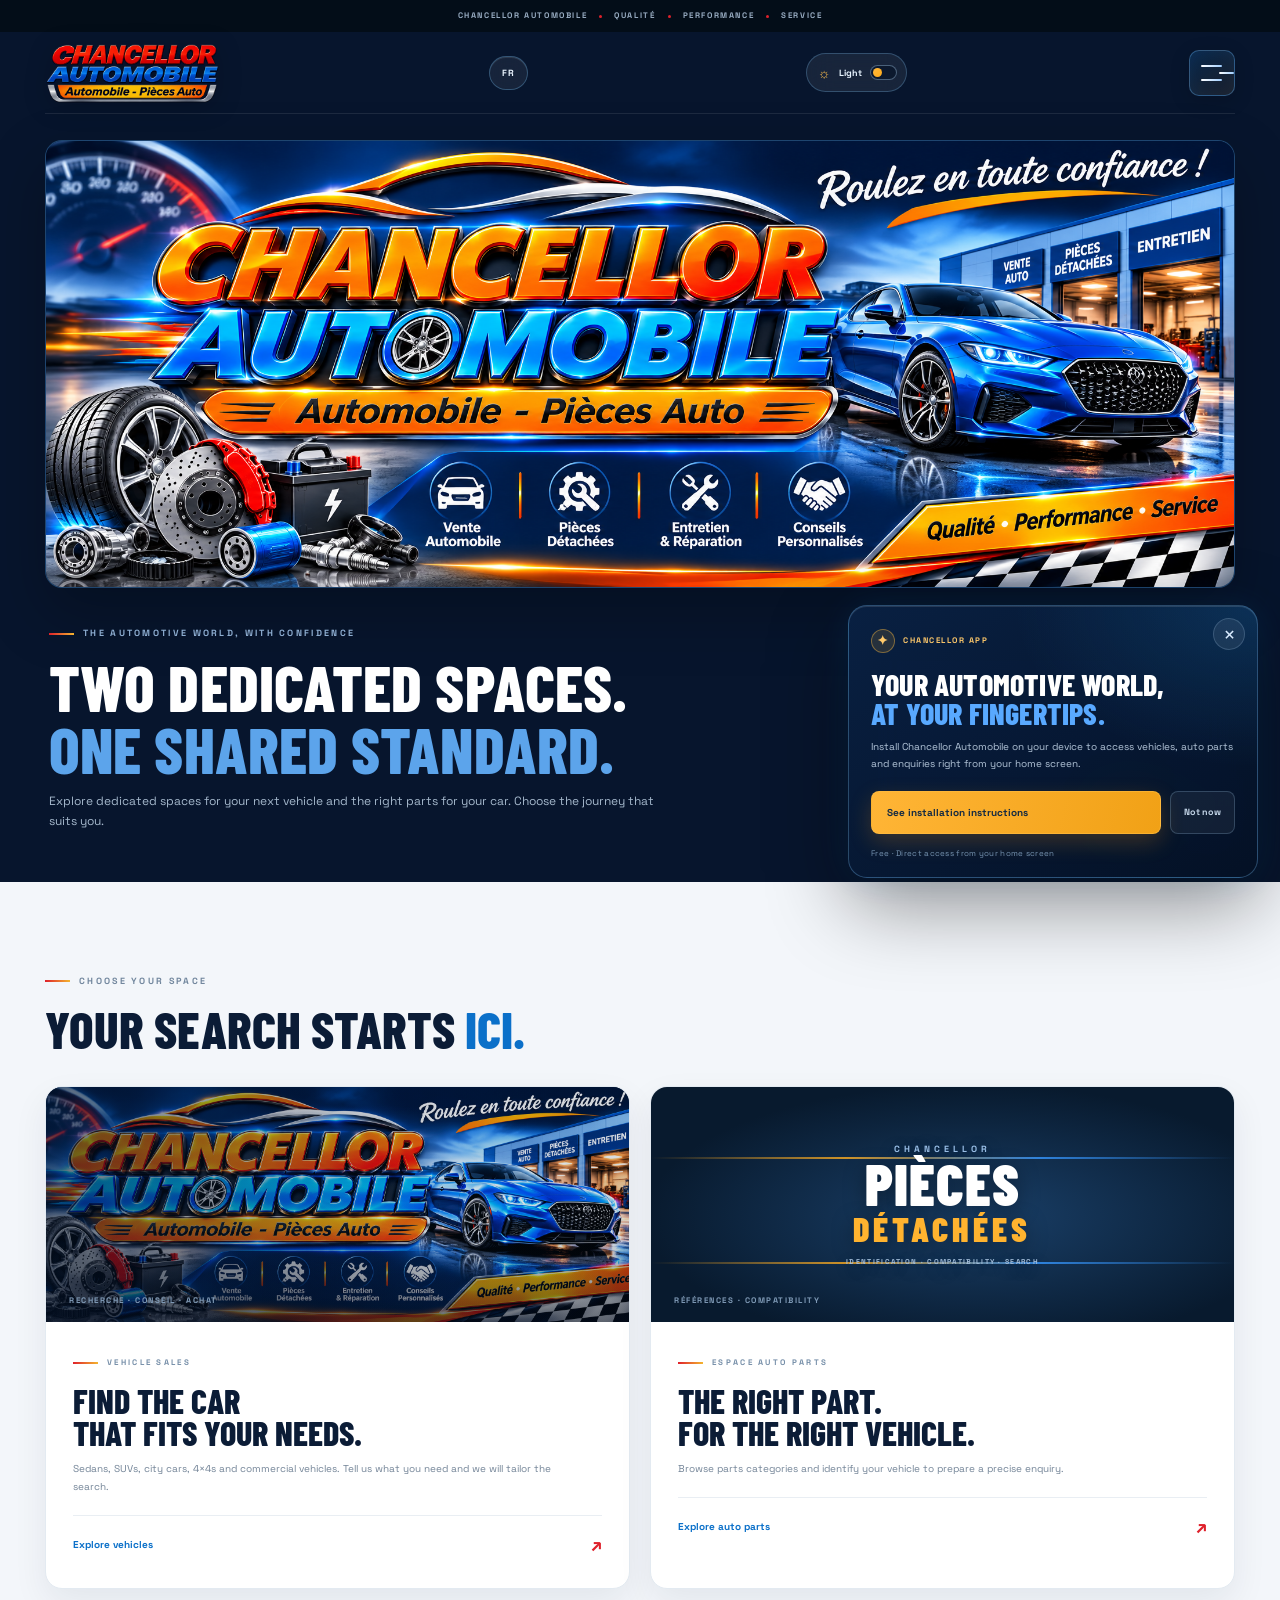
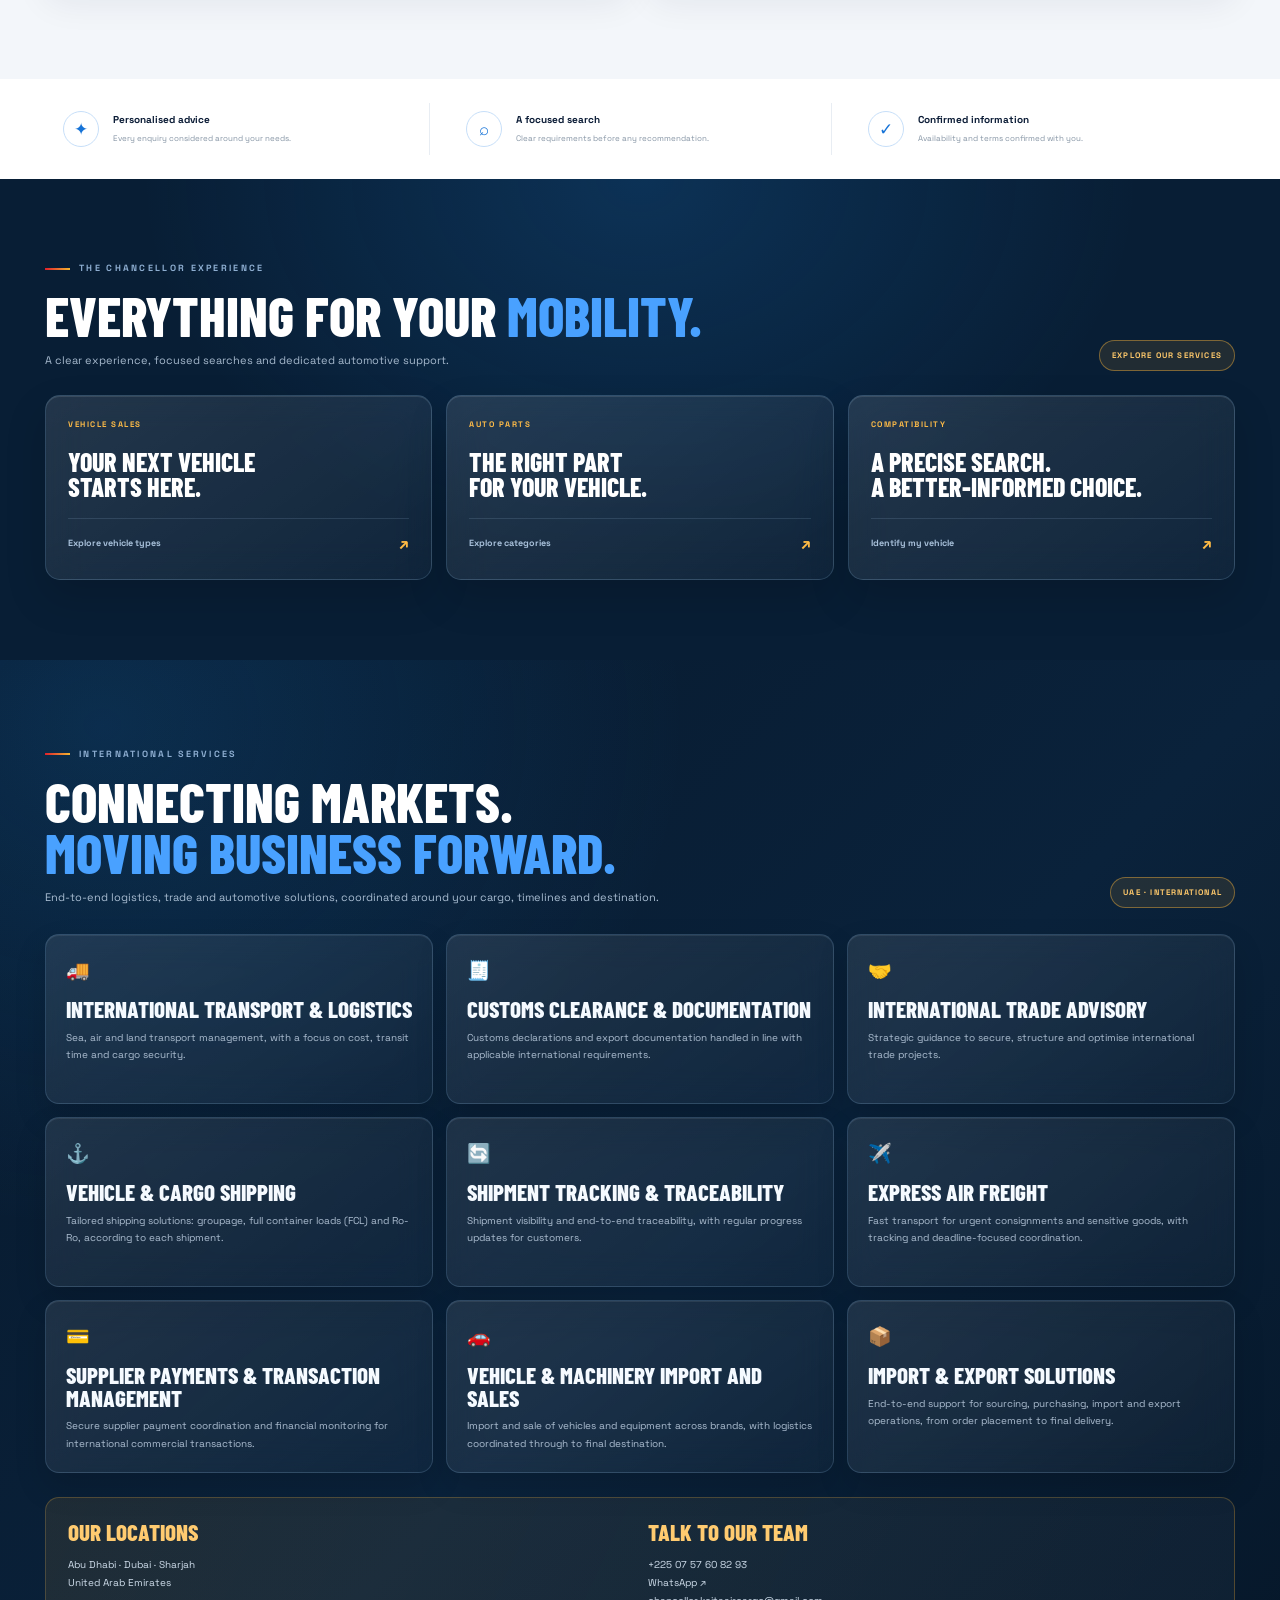
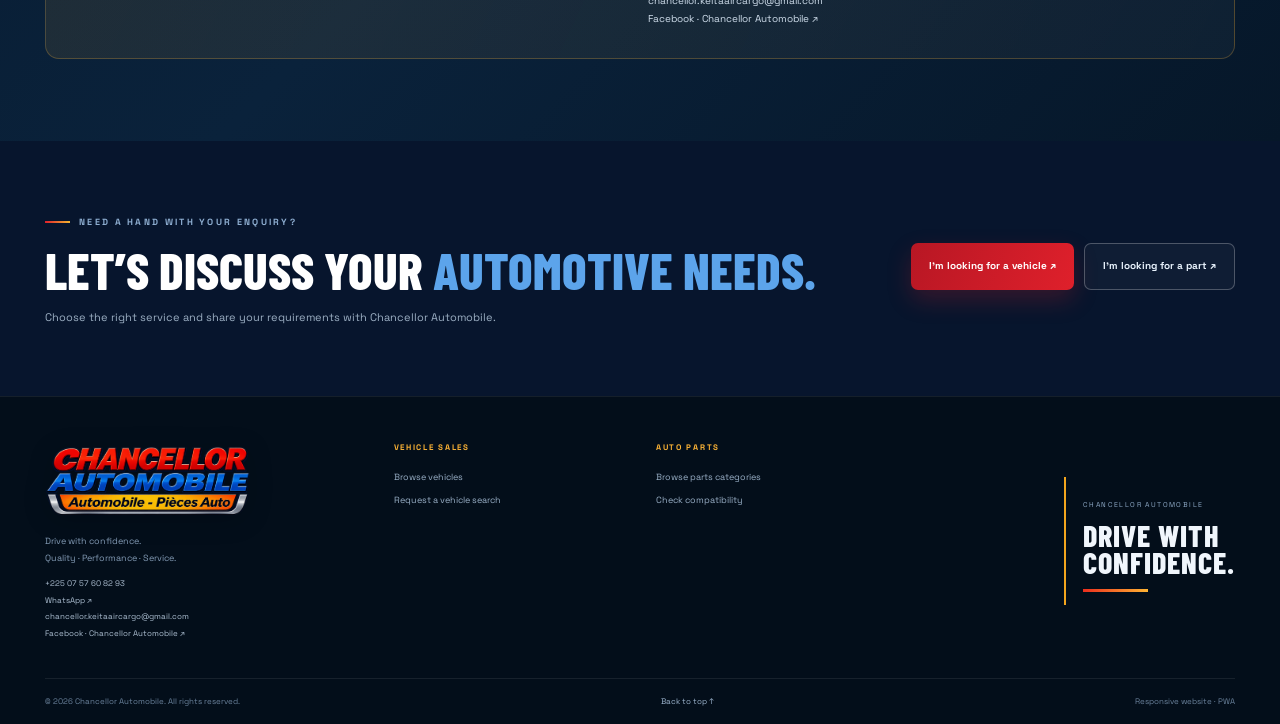
==== commit f0a58c95: "Use the official matte premium Chancellor logo" ====
--- a/en/index.html
+++ b/en/index.html
@@ -27,10 +27,10 @@
 <script src="./app.js" defer></script>
 </head>
 <body data-page="home">
-<div class="site-loader" id="site-loader" role="status" aria-live="polite"><div class="loader-brand"><img src="../assets/chancellor-logo-matte.png" alt="" width="150" height="75"></div><span class="loader-spinner" aria-hidden="true"></span><strong>CHANCELLOR AUTOMOBILE</strong><small>LOADING YOUR EXPERIENCE</small></div><script>(function(){var n=document.getElementById('site-loader'),t=Date.now(),done=false;function hide(){if(done||!n)return;done=true;setTimeout(function(){n.classList.add('is-hidden');setTimeout(function(){n.remove();},440);},Math.max(0,480-(Date.now()-t)));}window.addEventListener('load',hide,{once:true});setTimeout(hide,2800);})();</script>
+<div class="site-loader" id="site-loader" role="status" aria-live="polite"><div class="loader-brand"><img src="../assets/Logo automobile Chancellor mat premium.png" alt="" width="150" height="75"></div><span class="loader-spinner" aria-hidden="true"></span><strong>CHANCELLOR AUTOMOBILE</strong><small>LOADING YOUR EXPERIENCE</small></div><script>(function(){var n=document.getElementById('site-loader'),t=Date.now(),done=false;function hide(){if(done||!n)return;done=true;setTimeout(function(){n.classList.add('is-hidden');setTimeout(function(){n.remove();},440);},Math.max(0,480-(Date.now()-t)));}window.addEventListener('load',hide,{once:true});setTimeout(hide,2800);})();</script>
 <div class="announcement"><span class="status-dot"></span> CHANCELLOR AUTOMOBILE <i></i> QUALITÉ <i></i> PERFORMANCE <i></i> SERVICE</div>
 <header class="site-header">
-<a class="brand" href="./index.html" aria-label="Chancellor Automobile - home"><img class="brand-logo-image" src="../assets/chancellor-logo-matte.png" alt="Chancellor Automobile" width="1774" height="887" decoding="async"></a>
+<a class="brand" href="./index.html" aria-label="Chancellor Automobile - home"><img class="brand-logo-image" src="../assets/Logo automobile Chancellor mat premium.png" alt="Chancellor Automobile" width="1774" height="887" decoding="async"></a>
 <a class="language-toggle" href="../index.html" lang="fr" hreflang="fr" aria-label="Voir cette page en français">FR</a>
 <button class="theme-toggle" type="button" data-theme-toggle aria-pressed="false" aria-label="Switch to light theme"><span class="theme-toggle-icon" aria-hidden="true">☼</span><span class="theme-toggle-label">Light</span><span class="theme-toggle-track" aria-hidden="true"><i></i></span></button>
 <button class="nav-toggle" type="button" aria-label="Open menu" aria-expanded="false" aria-haspopup="true" aria-controls="main-nav"><span aria-hidden="true"></span><span aria-hidden="true"></span><span aria-hidden="true"></span></button>
@@ -83,7 +83,7 @@
 </main>
 <footer class="site-footer" id="contact">
 <div class="container footer-inner">
-<div><a class="brand footer-brand" href="./index.html" aria-label="Chancellor Automobile - home"><img class="brand-logo-image" src="../assets/chancellor-logo-matte.png" alt="Chancellor Automobile" width="1774" height="887" loading="lazy" decoding="async"></a><p>Drive with confidence.<br>Quality · Performance · Service.</p><div class="footer-contact-mini"><a href="tel:+2250757608293">+225 07 57 60 82 93</a><a href="https://wa.me/2250757608293" target="_blank" rel="noopener noreferrer">WhatsApp ↗</a><a href="mailto:chancellor.keitaaircargo@gmail.com">chancellor.keitaaircargo@gmail.com</a><a href="https://www.facebook.com/ChancellorAutomobile" target="_blank" rel="noopener noreferrer">Facebook · Chancellor Automobile ↗</a></div></div>
+<div><a class="brand footer-brand" href="./index.html" aria-label="Chancellor Automobile - home"><img class="brand-logo-image" src="../assets/Logo automobile Chancellor mat premium.png" alt="Chancellor Automobile" width="1774" height="887" loading="lazy" decoding="async"></a><p>Drive with confidence.<br>Quality · Performance · Service.</p><div class="footer-contact-mini"><a href="tel:+2250757608293">+225 07 57 60 82 93</a><a href="https://wa.me/2250757608293" target="_blank" rel="noopener noreferrer">WhatsApp ↗</a><a href="mailto:chancellor.keitaaircargo@gmail.com">chancellor.keitaaircargo@gmail.com</a><a href="https://www.facebook.com/ChancellorAutomobile" target="_blank" rel="noopener noreferrer">Facebook · Chancellor Automobile ↗</a></div></div>
 <div class="footer-col"><b>VEHICLE SALES</b><a href="./vehicles.html">Browse vehicles</a><a href="./vehicles.html#demande-vehicule">Request a vehicle search</a></div>
 <div class="footer-col"><b>AUTO PARTS</b><a href="./parts.html">Browse parts categories</a><a href="./parts.html#compatibilite">Check compatibility</a></div>
 <div class="footer-tag"><small>CHANCELLOR AUTOMOBILE</small><strong>DRIVE WITH<br>CONFIDENCE.</strong><i></i></div>
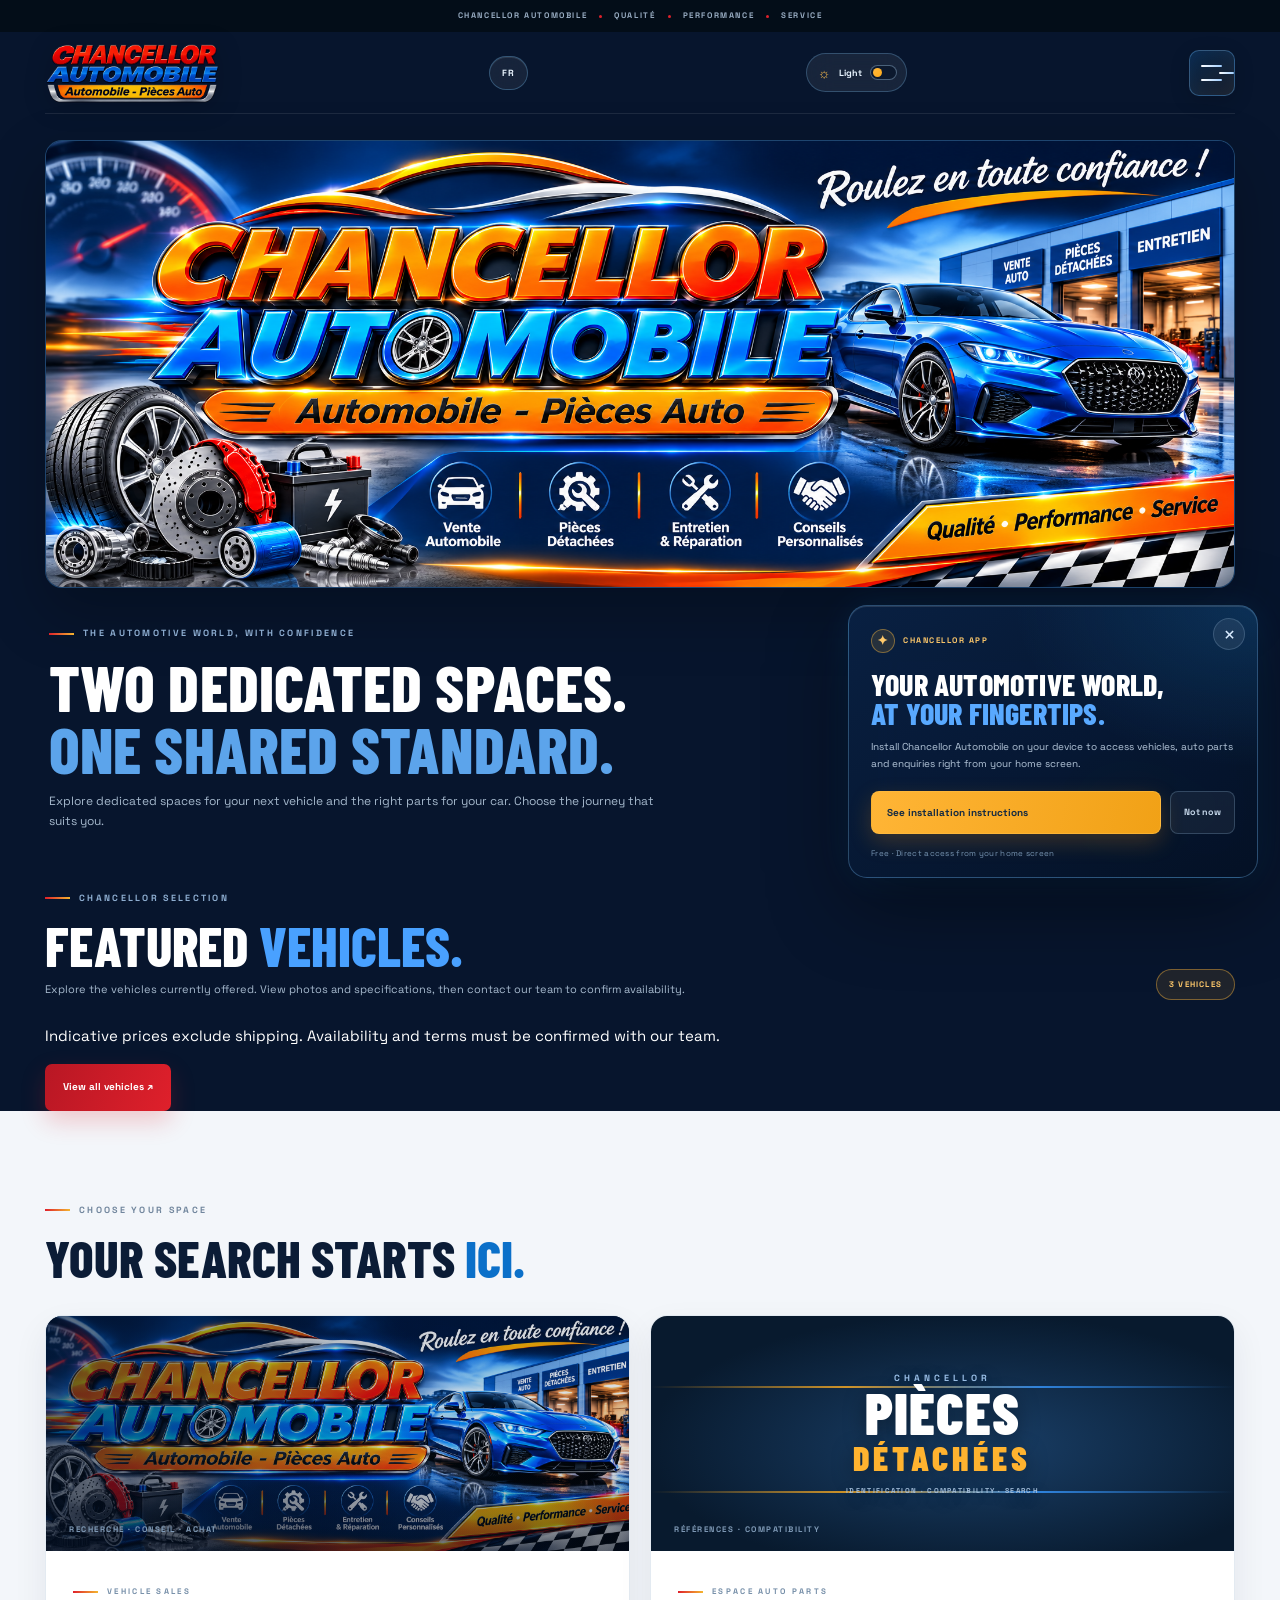
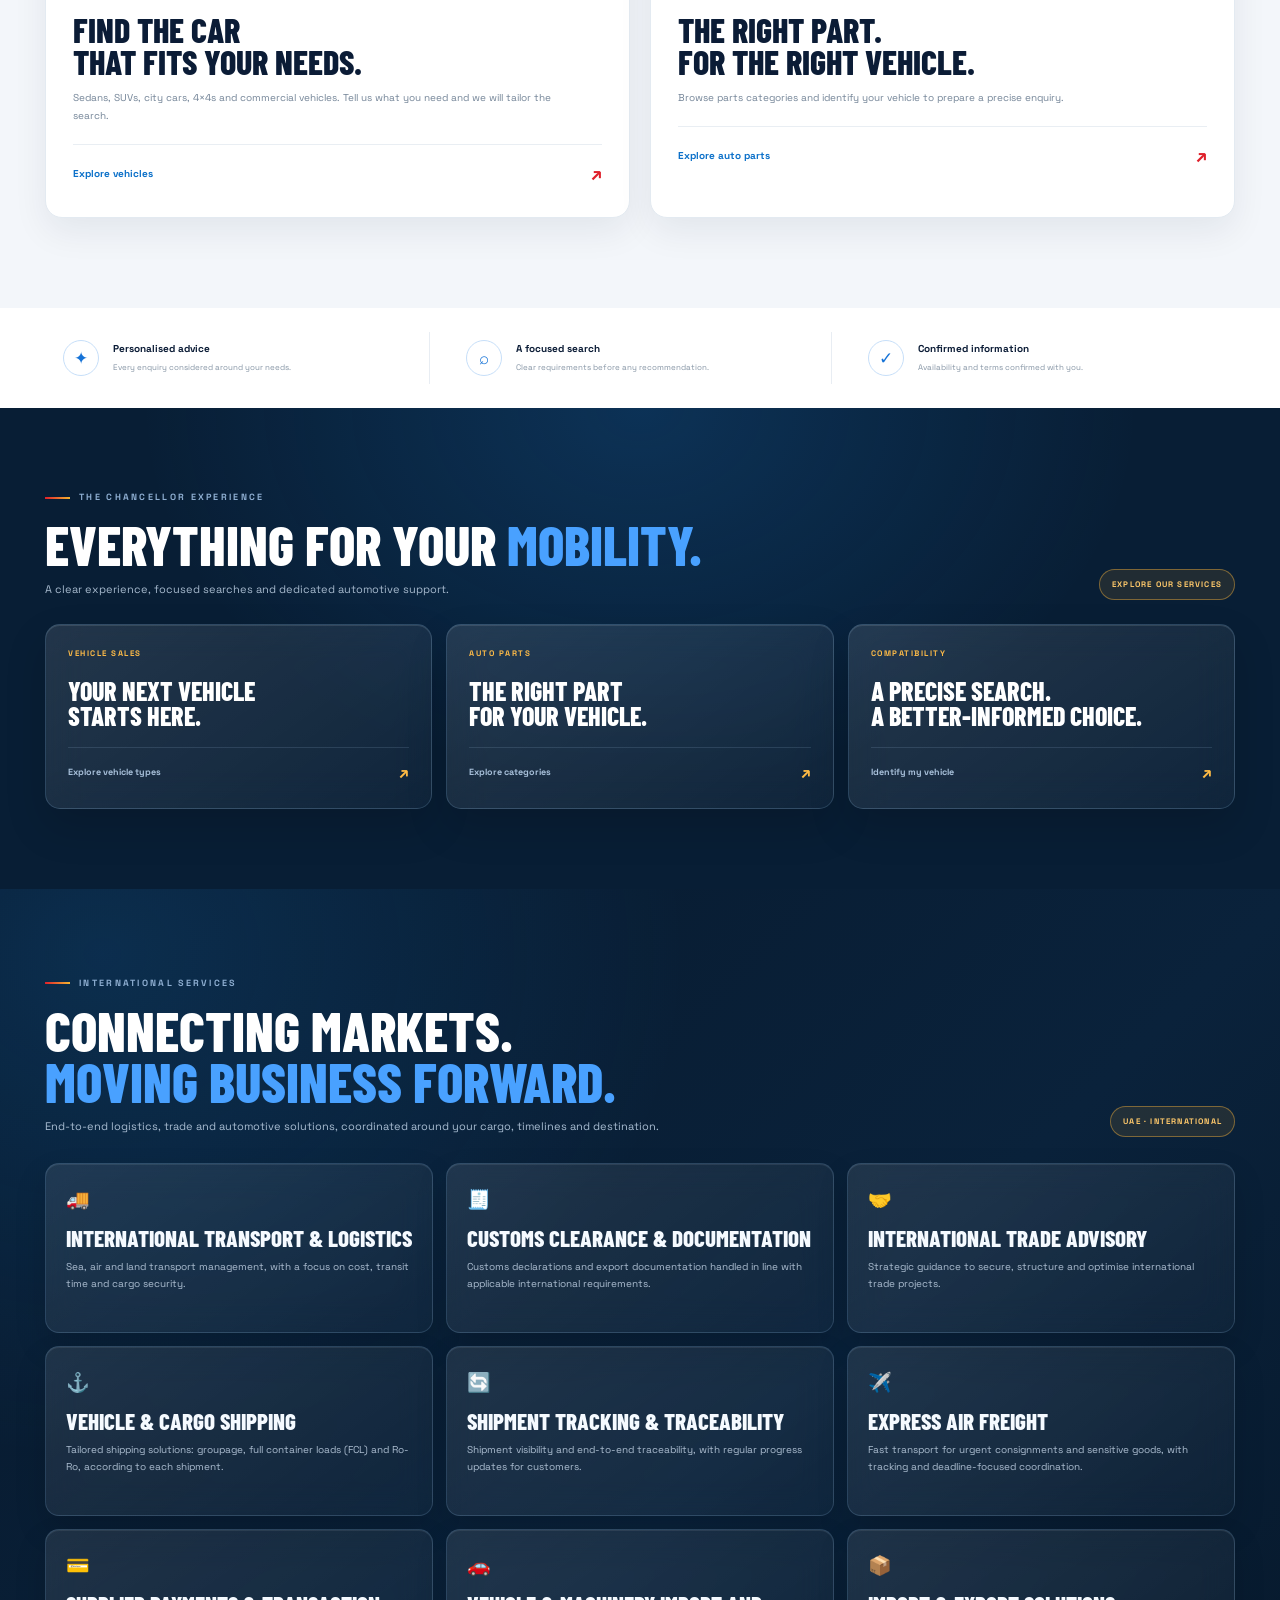
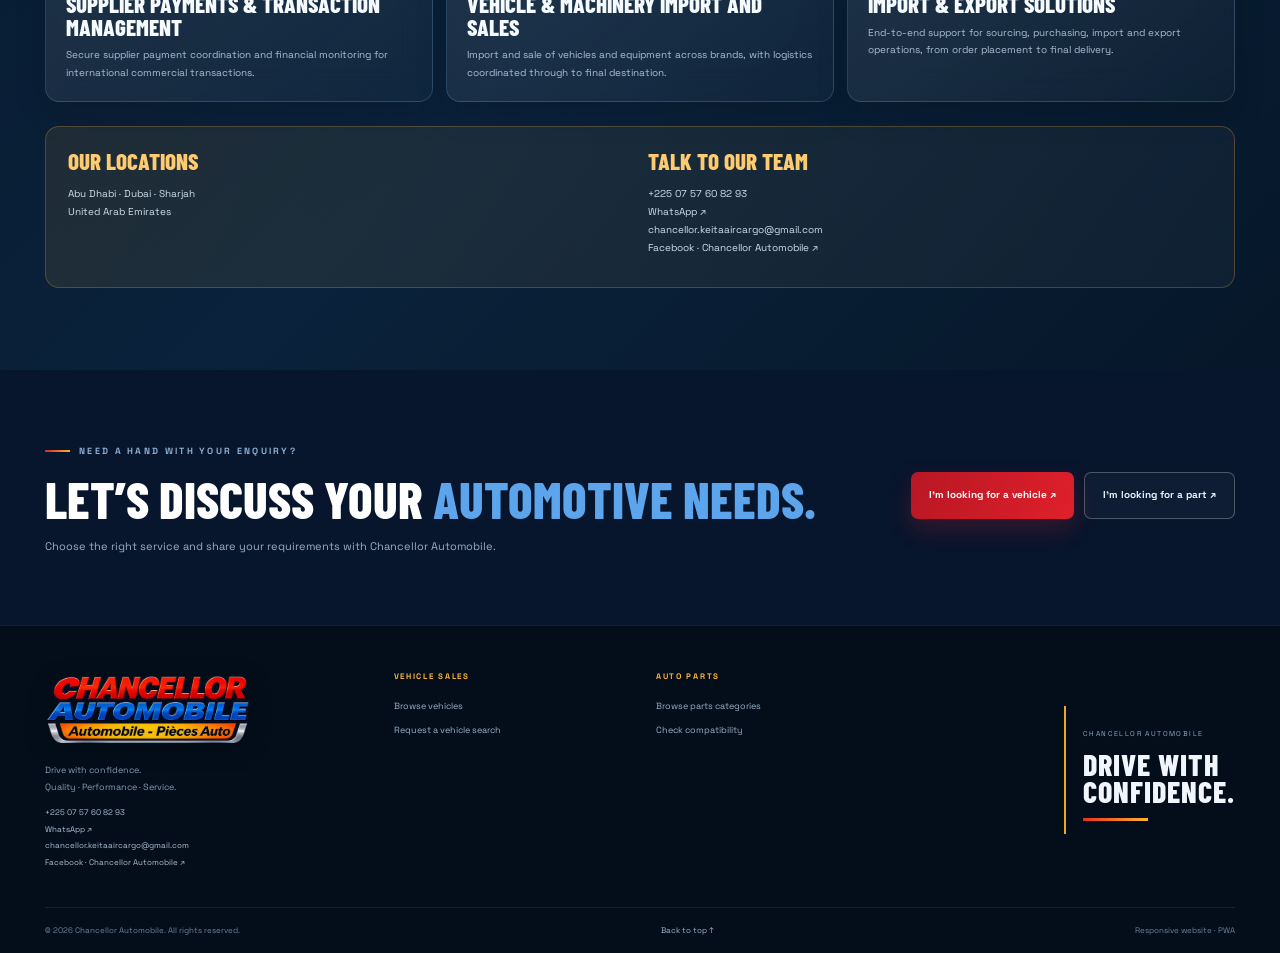
==== commit db54c233: "Add featured vehicles section to English homepage" ====
--- a/en/index.html
+++ b/en/index.html
@@ -27,10 +27,10 @@
 <script src="./app.js" defer></script>
 </head>
 <body data-page="home">
-<div class="site-loader" id="site-loader" role="status" aria-live="polite"><div class="loader-brand"><img src="../assets/Logo automobile Chancellor mat premium.png" alt="" width="150" height="75"></div><span class="loader-spinner" aria-hidden="true"></span><strong>CHANCELLOR AUTOMOBILE</strong><small>LOADING YOUR EXPERIENCE</small></div><script>(function(){var n=document.getElementById('site-loader'),t=Date.now(),done=false;function hide(){if(done||!n)return;done=true;setTimeout(function(){n.classList.add('is-hidden');setTimeout(function(){n.remove();},440);},Math.max(0,480-(Date.now()-t)));}window.addEventListener('load',hide,{once:true});setTimeout(hide,2800);})();</script>
+<div class="site-loader" id="site-loader" role="status" aria-live="polite"><div class="loader-brand"><img src="../assets/Logo%20automobile%20Chancellor%20mat%20premium.png" alt="" width="150" height="75"></div><span class="loader-spinner" aria-hidden="true"></span><strong>CHANCELLOR AUTOMOBILE</strong><small>LOADING YOUR EXPERIENCE</small></div><script>(function(){var n=document.getElementById('site-loader'),t=Date.now(),done=false;function hide(){if(done||!n)return;done=true;setTimeout(function(){n.classList.add('is-hidden');setTimeout(function(){n.remove();},440);},Math.max(0,480-(Date.now()-t)));}window.addEventListener('load',hide,{once:true});setTimeout(hide,2800);})();</script>
 <div class="announcement"><span class="status-dot"></span> CHANCELLOR AUTOMOBILE <i></i> QUALITÉ <i></i> PERFORMANCE <i></i> SERVICE</div>
 <header class="site-header">
-<a class="brand" href="./index.html" aria-label="Chancellor Automobile - home"><img class="brand-logo-image" src="../assets/Logo automobile Chancellor mat premium.png" alt="Chancellor Automobile" width="1774" height="887" decoding="async"></a>
+<a class="brand" href="./index.html" aria-label="Chancellor Automobile - home"><img class="brand-logo-image" src="../assets/Logo%20automobile%20Chancellor%20mat%20premium.png" alt="Chancellor Automobile" width="1774" height="887" decoding="async"></a>
 <a class="language-toggle" href="../index.html" lang="fr" hreflang="fr" aria-label="Voir cette page en français">FR</a>
 <button class="theme-toggle" type="button" data-theme-toggle aria-pressed="false" aria-label="Switch to light theme"><span class="theme-toggle-icon" aria-hidden="true">☼</span><span class="theme-toggle-label">Light</span><span class="theme-toggle-track" aria-hidden="true"><i></i></span></button>
 <button class="nav-toggle" type="button" aria-label="Open menu" aria-expanded="false" aria-haspopup="true" aria-controls="main-nav"><span aria-hidden="true"></span><span aria-hidden="true"></span><span aria-hidden="true"></span></button>
@@ -47,6 +47,7 @@
 <div class="hero-banner"><img src="../assets/chancellor-banner.png" alt="Chancellor Automobile — vehicle sales, auto parts, servicing and repair" width="2048" height="768" fetchpriority="high"></div>
 <div class="home-intro"><div><span class="eyebrow">THE AUTOMOTIVE WORLD, WITH CONFIDENCE</span><h1>Two dedicated spaces.<br><em>One shared standard.</em></h1><p>Explore dedicated spaces for your next vehicle and the right parts for your car. Choose the journey that suits you.</p></div><div class="home-intro-mark">CA <small>CHANCELLOR<br>AUTOMOBILE</small></div></div>
 </section>
+<section class="home-featured-vehicles" id="featured-vehicles"><div class="container"><div class="showcase-heading"><div><span class="eyebrow">CHANCELLOR SELECTION</span><h2>Featured <em>vehicles.</em></h2><p>Explore the vehicles currently offered. View photos and specifications, then contact our team to confirm availability.</p></div><span class="demo-tag" id="home-vehicle-count">3 VEHICLES</span></div><div class="home-featured-grid" id="home-featured-vehicle-grid" aria-live="polite"></div><div class="home-featured-footer"><p>Indicative prices exclude shipping. Availability and terms must be confirmed with our team.</p><a class="action-button orange" href="./vehicles.html">View all vehicles ↗</a></div></div></section>
 <section class="choice-section">
 <div class="container"><div class="section-heading"><span class="eyebrow">CHOOSE YOUR SPACE</span><h2>Your search starts <em>ici.</em></h2></div>
 <div class="choice-grid">
@@ -83,7 +84,7 @@
 </main>
 <footer class="site-footer" id="contact">
 <div class="container footer-inner">
-<div><a class="brand footer-brand" href="./index.html" aria-label="Chancellor Automobile - home"><img class="brand-logo-image" src="../assets/Logo automobile Chancellor mat premium.png" alt="Chancellor Automobile" width="1774" height="887" loading="lazy" decoding="async"></a><p>Drive with confidence.<br>Quality · Performance · Service.</p><div class="footer-contact-mini"><a href="tel:+2250757608293">+225 07 57 60 82 93</a><a href="https://wa.me/2250757608293" target="_blank" rel="noopener noreferrer">WhatsApp ↗</a><a href="mailto:chancellor.keitaaircargo@gmail.com">chancellor.keitaaircargo@gmail.com</a><a href="https://www.facebook.com/ChancellorAutomobile" target="_blank" rel="noopener noreferrer">Facebook · Chancellor Automobile ↗</a></div></div>
+<div><a class="brand footer-brand" href="./index.html" aria-label="Chancellor Automobile - home"><img class="brand-logo-image" src="../assets/Logo%20automobile%20Chancellor%20mat%20premium.png" alt="Chancellor Automobile" width="1774" height="887" loading="lazy" decoding="async"></a><p>Drive with confidence.<br>Quality · Performance · Service.</p><div class="footer-contact-mini"><a href="tel:+2250757608293">+225 07 57 60 82 93</a><a href="https://wa.me/2250757608293" target="_blank" rel="noopener noreferrer">WhatsApp ↗</a><a href="mailto:chancellor.keitaaircargo@gmail.com">chancellor.keitaaircargo@gmail.com</a><a href="https://www.facebook.com/ChancellorAutomobile" target="_blank" rel="noopener noreferrer">Facebook · Chancellor Automobile ↗</a></div></div>
 <div class="footer-col"><b>VEHICLE SALES</b><a href="./vehicles.html">Browse vehicles</a><a href="./vehicles.html#demande-vehicule">Request a vehicle search</a></div>
 <div class="footer-col"><b>AUTO PARTS</b><a href="./parts.html">Browse parts categories</a><a href="./parts.html#compatibilite">Check compatibility</a></div>
 <div class="footer-tag"><small>CHANCELLOR AUTOMOBILE</small><strong>DRIVE WITH<br>CONFIDENCE.</strong><i></i></div>
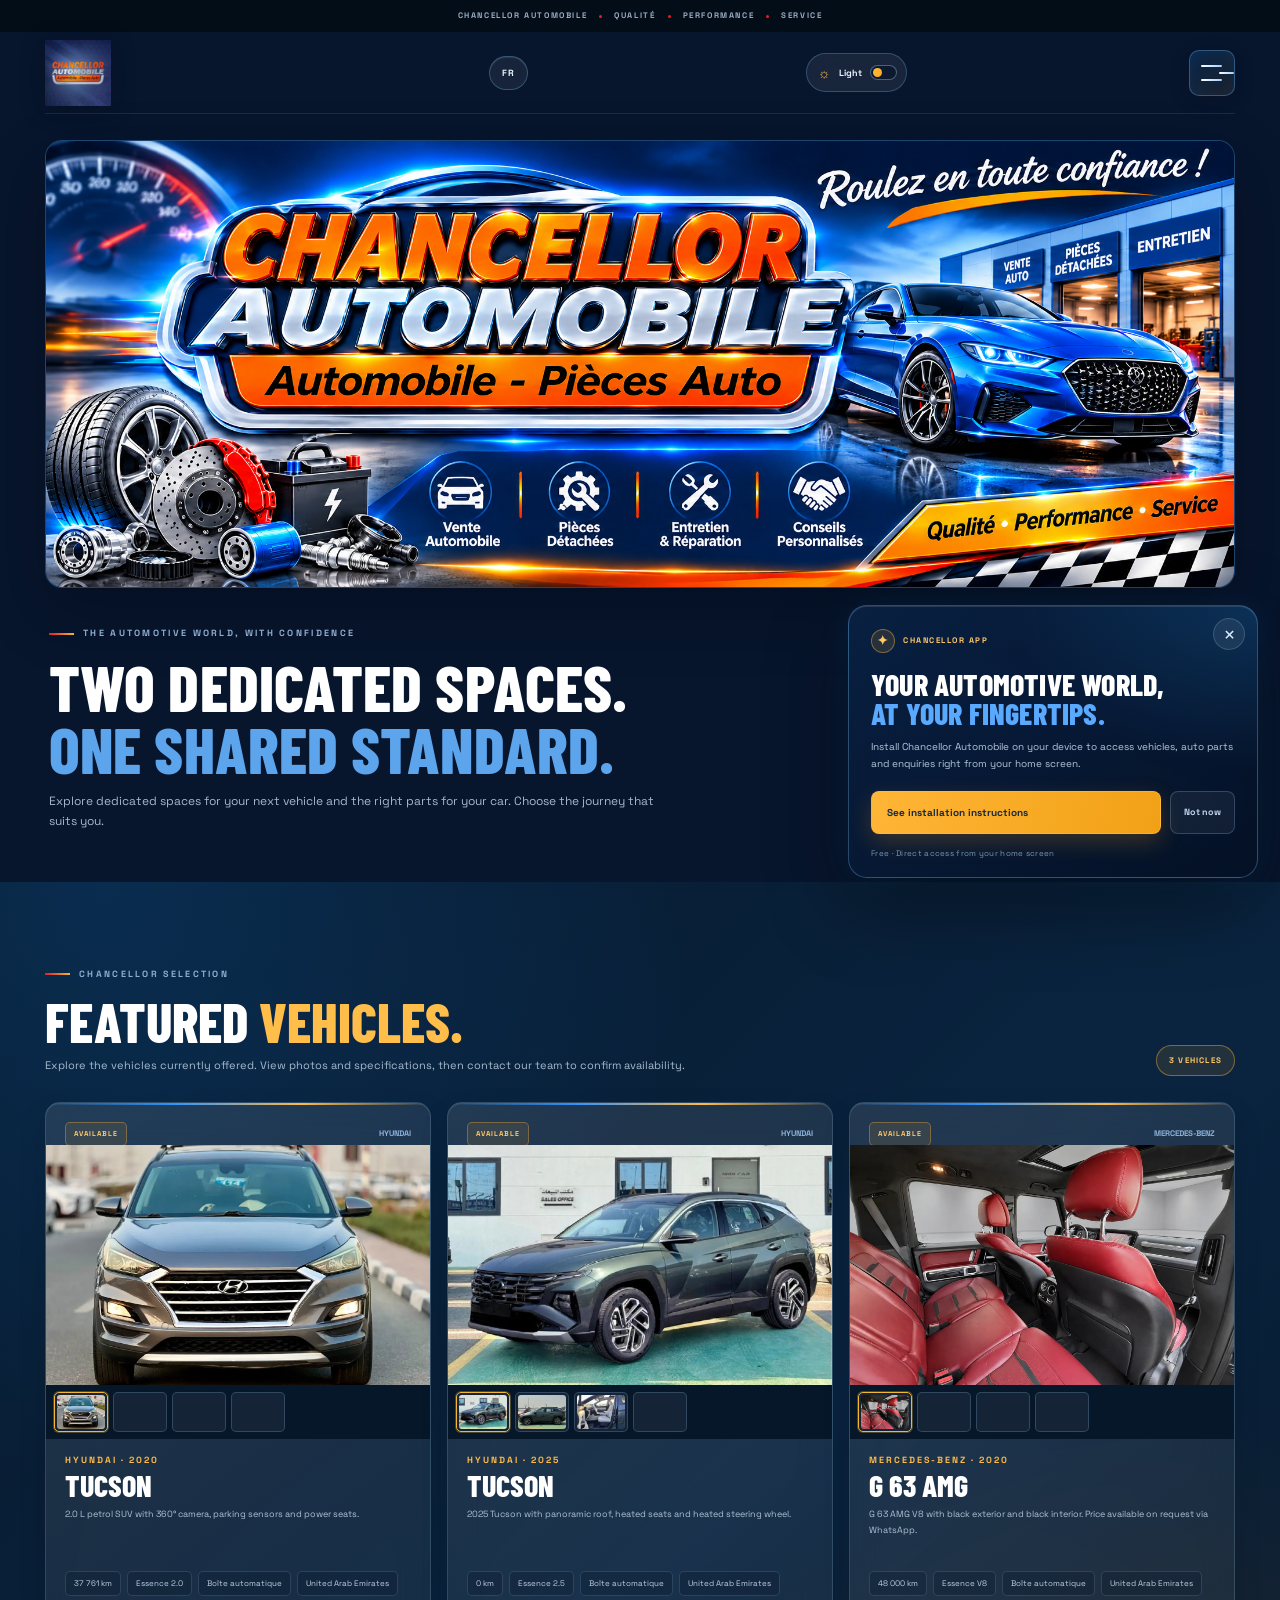
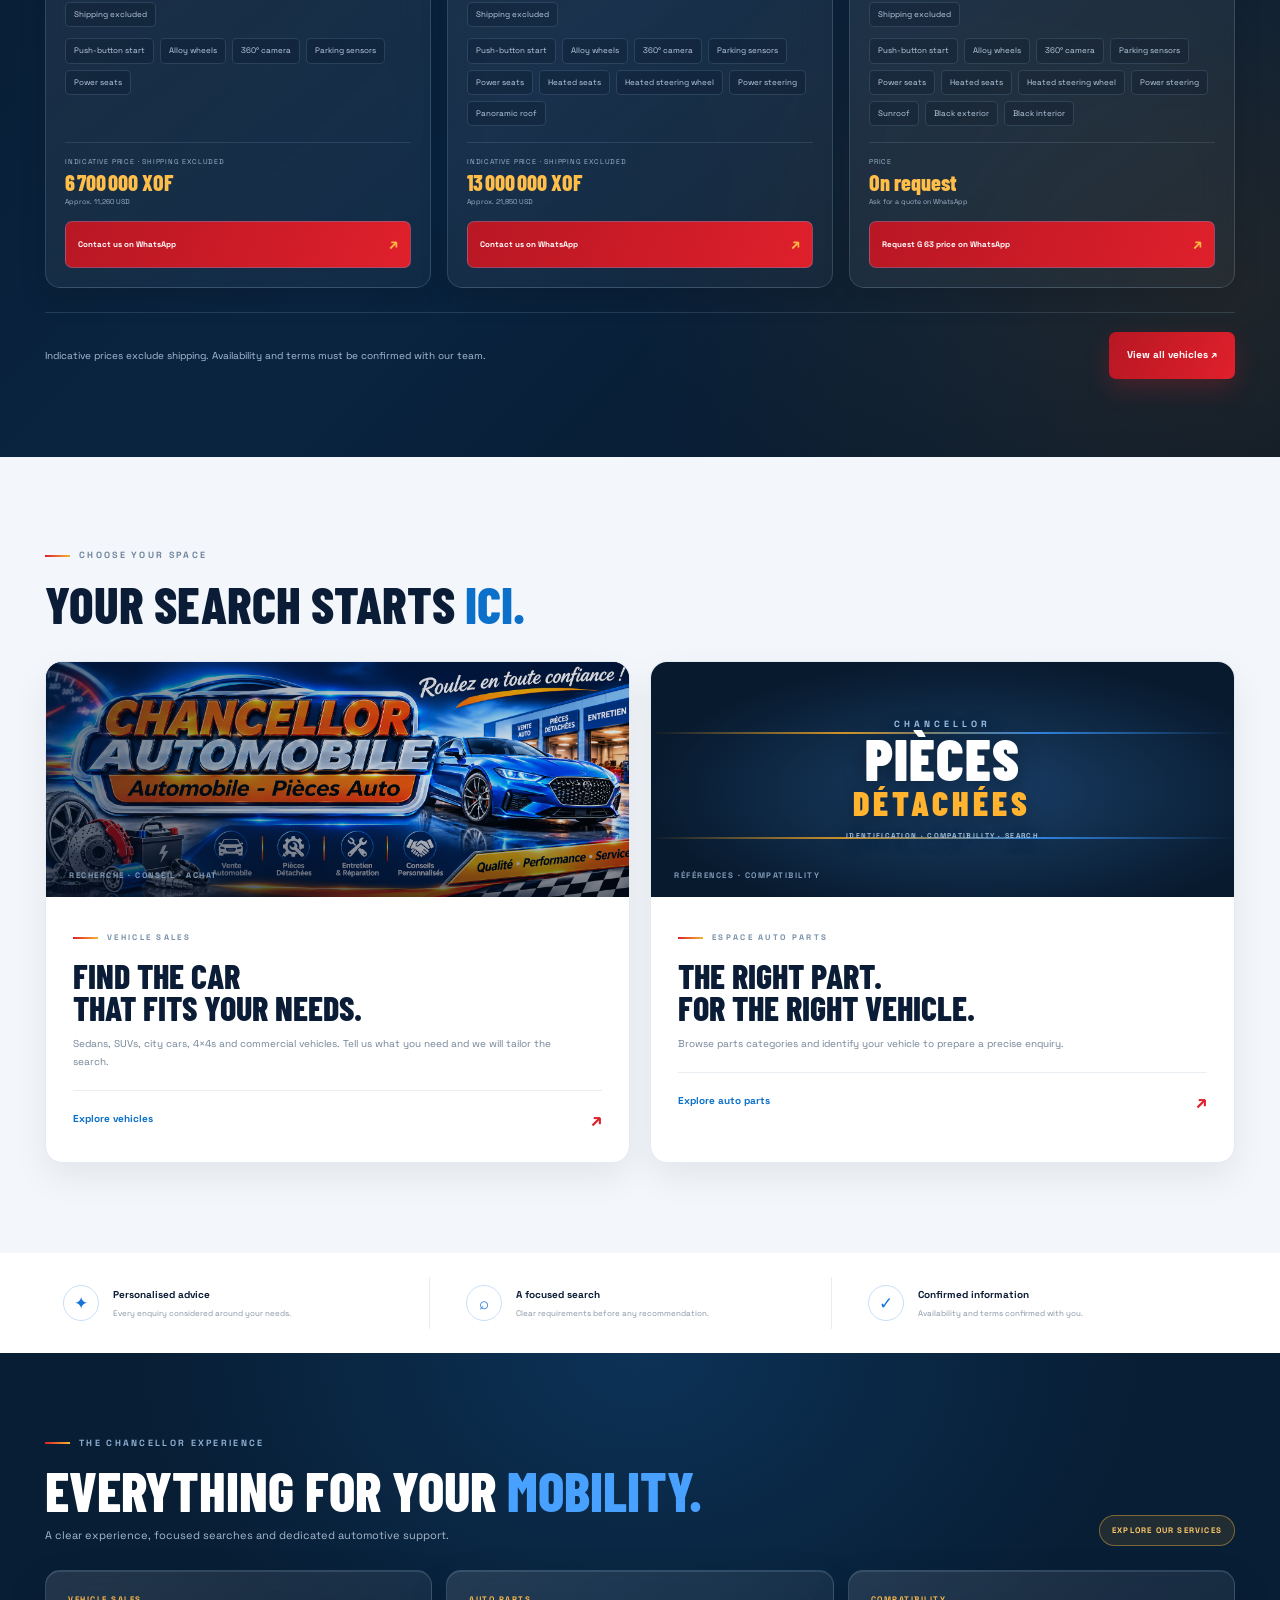
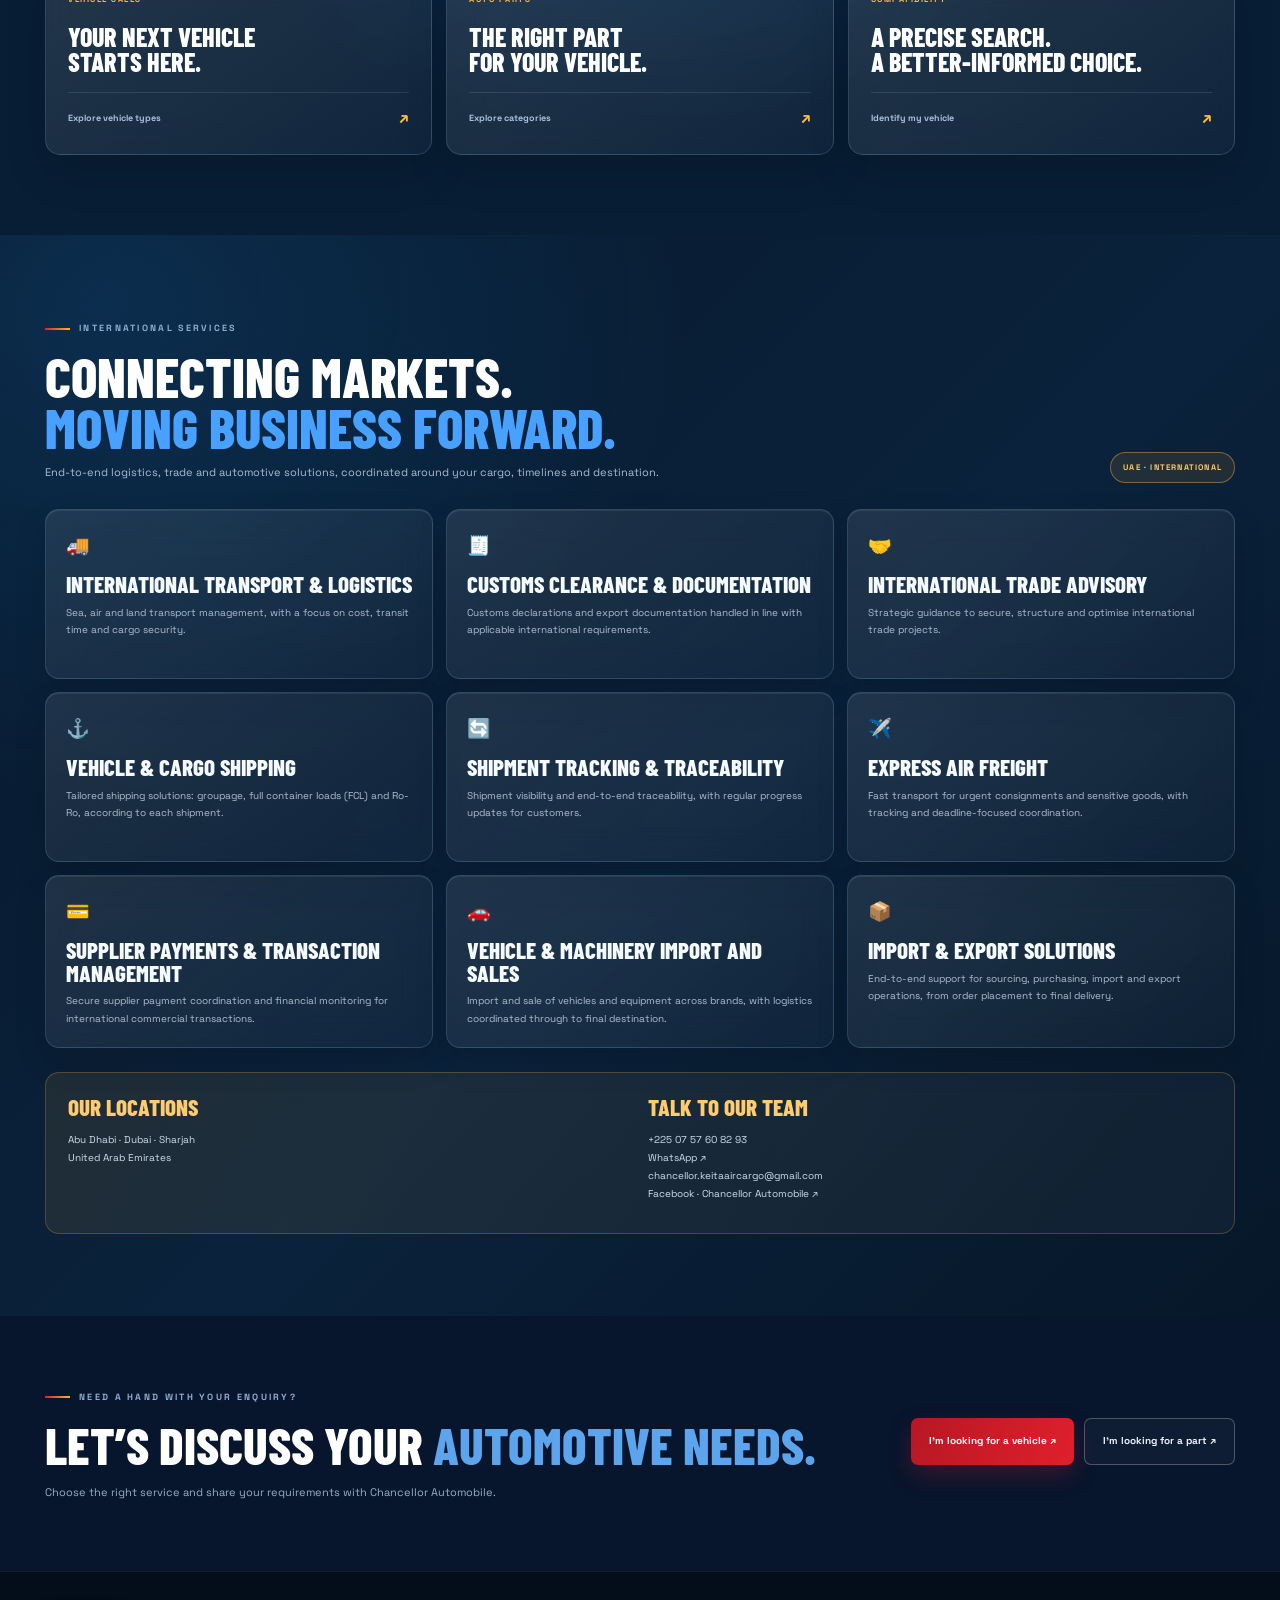
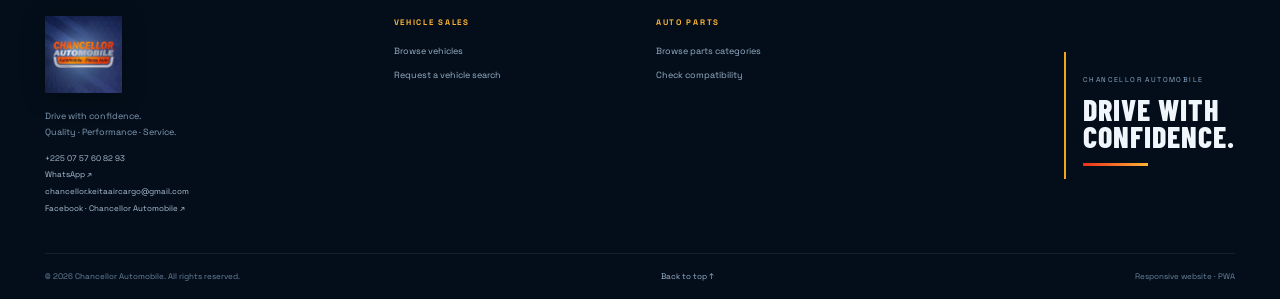
==== commit 4fa99938: "Fix missing favicon assets and refresh PWA cache after banner update" ====
--- a/en/index.html
+++ b/en/index.html
@@ -14,7 +14,7 @@
 <meta property="og:description" content="Vehicle sales, auto parts, international transport, vehicle shipping and import-export solutions.">
 <meta property="og:image" content="../assets/chancellor-banner.png">
 <title>Chancellor Automobile | Vehicle Sales, Auto Parts & International Logistics</title>
-<link rel="icon" href="../assets/favicon.ico" sizes="any">
+<link rel="icon" href="../assets/favicon-48.png" sizes="any">
 <link rel="icon" href="../assets/favicon-48.png" type="image/png" sizes="48x48">
 <link rel="icon" href="../assets/favicon-192.png" type="image/png" sizes="192x192">
 <link rel="icon" href="../assets/favicon-512.png" type="image/png" sizes="512x512">
--- a/styles.css
+++ b/styles.css
@@ -411,3 +411,27 @@
   border-top-color:var(--brand-red);
   border-right-color:var(--brand-blue-light);
 }
+
+
+/* Homepage featured vehicle inventory */
+.home-featured-vehicles{padding:76px 0 78px;background:radial-gradient(ellipse at 8% 0,rgba(20,126,220,.19),transparent 36%),radial-gradient(ellipse at 95% 85%,rgba(255,148,28,.10),transparent 34%),linear-gradient(135deg,#07192d,#0a2440 55%,#061729);color:#fff;overflow:hidden}
+.home-featured-vehicles .showcase-heading{margin-bottom:26px}
+.home-featured-vehicles .showcase-heading h2 em{color:#ffbd4a}
+.home-featured-vehicles .showcase-heading p{max-width:720px}
+.home-featured-grid{display:grid;grid-template-columns:repeat(3,minmax(0,1fr));gap:16px;align-items:stretch}
+.home-featured-grid .catalog-card{height:100%;min-height:0}
+.home-featured-grid .vehicle-gallery{margin:-19px -19px 14px}
+.home-featured-grid .vehicle-photo-main{aspect-ratio:16/10}
+.home-featured-grid .vehicle-photo-strip{gap:5px;padding:7px 8px}
+.home-featured-grid .vehicle-photo-thumb{flex-basis:54px;width:54px;height:40px}
+.home-featured-grid .catalog-card-description{min-height:48px}
+.home-featured-footer{display:flex;align-items:center;justify-content:space-between;gap:20px;margin-top:24px;padding-top:19px;border-top:1px solid rgba(169,205,236,.16)}
+.home-featured-footer p{margin:0;color:#a9bdd2;font-size:10px;line-height:1.7}
+.home-featured-footer .action-button{flex:0 0 auto}
+html[data-theme="light"] .home-featured-vehicles{background:radial-gradient(ellipse at 8% 0,rgba(20,126,220,.08),transparent 36%),linear-gradient(135deg,#edf2f8,#e5edf5 55%,#f7f9fc);color:#17314d}
+html[data-theme="light"] .home-featured-vehicles .showcase-heading h2{color:#173453}
+html[data-theme="light"] .home-featured-vehicles .showcase-heading h2 em{color:#a96d05}
+html[data-theme="light"] .home-featured-vehicles .showcase-heading p,html[data-theme="light"] .home-featured-footer p{color:#60778f}
+html[data-theme="light"] .home-featured-footer{border-top-color:rgba(37,91,139,.14)}
+@media(max-width:900px){.home-featured-grid{grid-template-columns:repeat(2,minmax(0,1fr))}}
+@media(max-width:620px){.home-featured-vehicles{padding:55px 0 58px}.home-featured-grid{grid-template-columns:minmax(0,1fr);gap:14px}.home-featured-grid .catalog-card{max-width:520px;width:100%;margin:0 auto}.home-featured-footer{align-items:stretch;flex-direction:column;gap:13px}.home-featured-footer .action-button{width:100%;justify-content:center}.home-featured-grid .catalog-card h3{font-size:28px}}
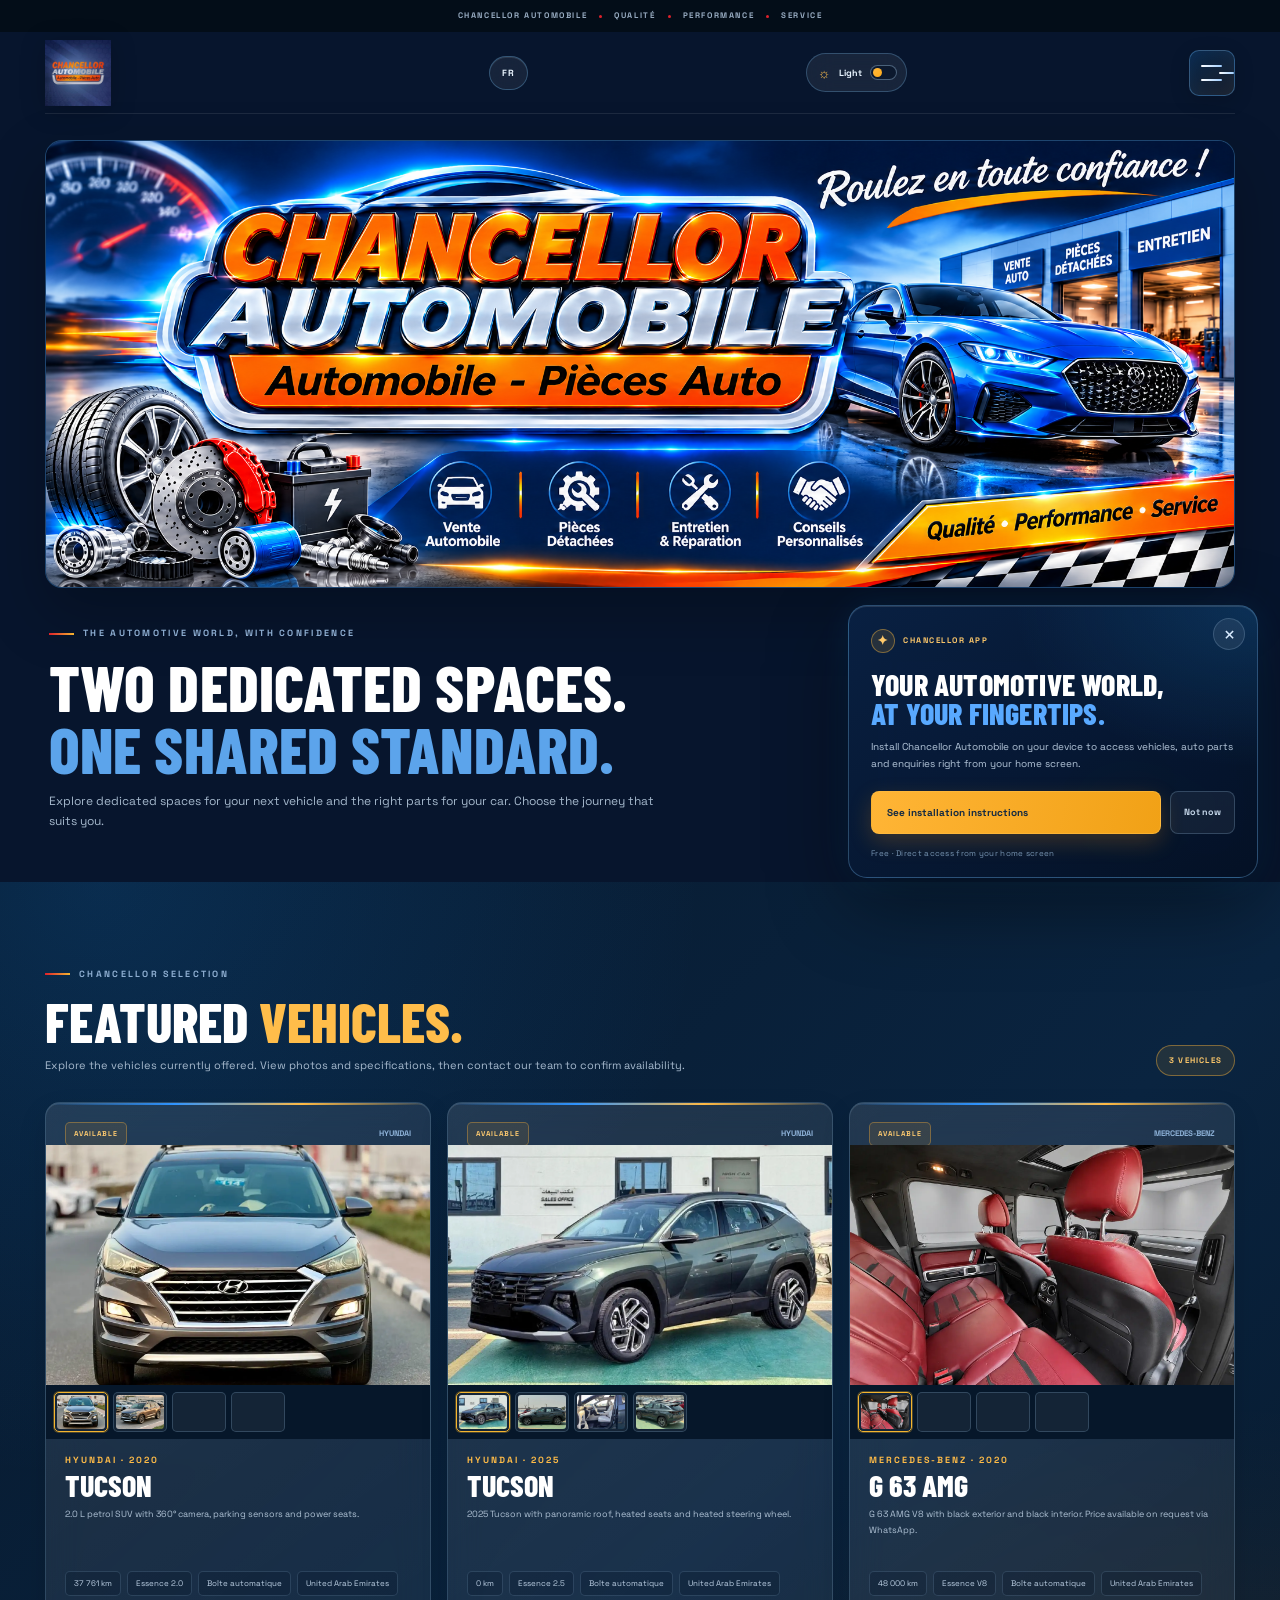
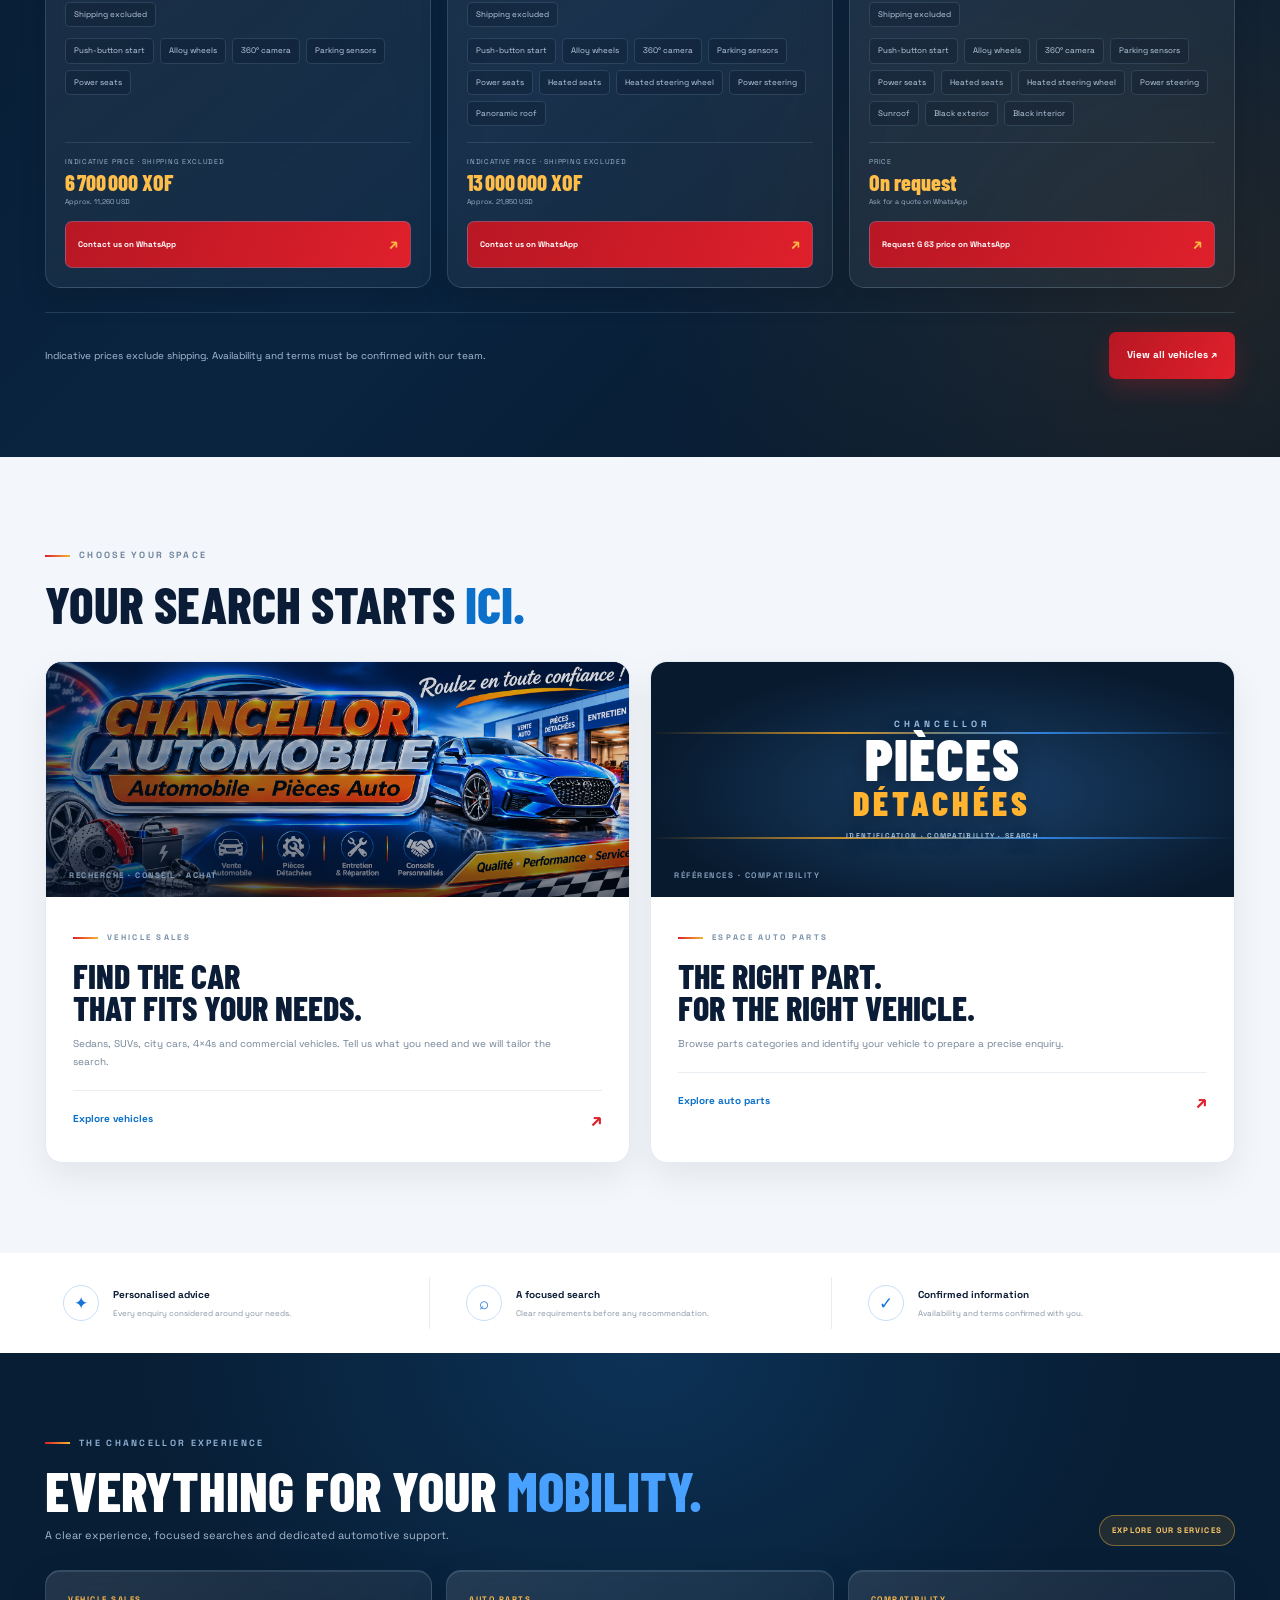
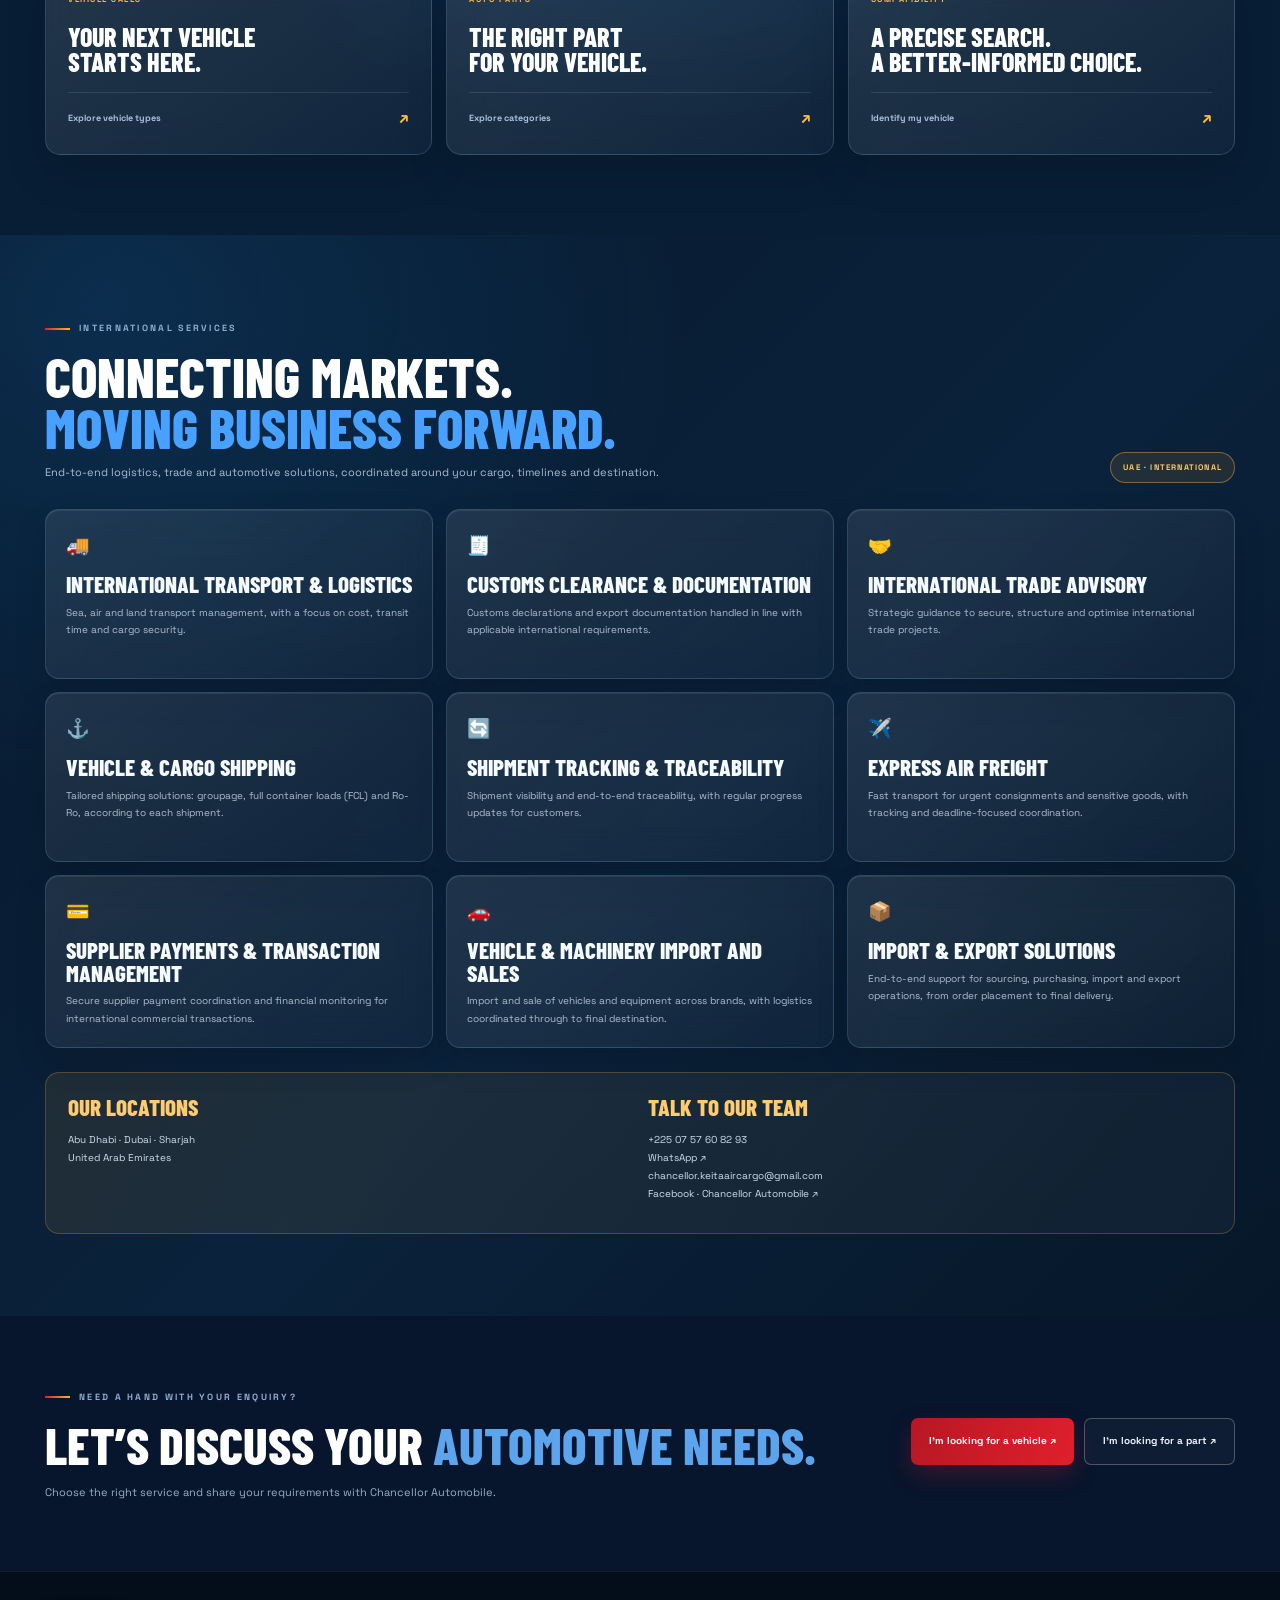
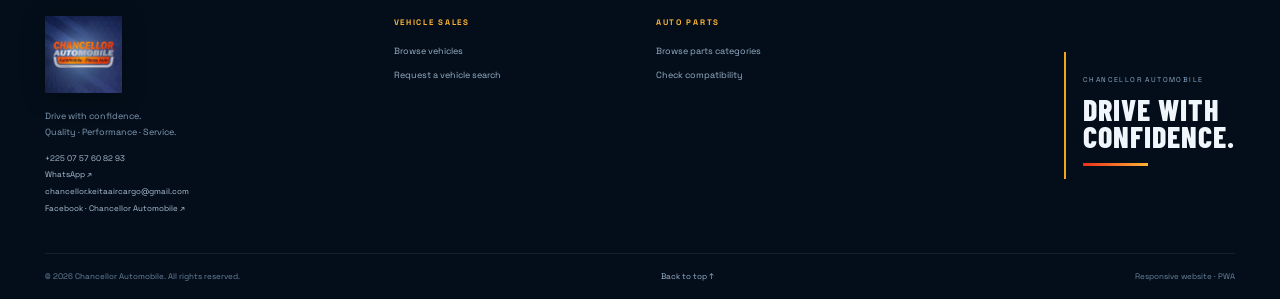
==== commit 6902b76f: "Fix loader timing and English page navigation" ====
--- a/en/index.html
+++ b/en/index.html
@@ -23,11 +23,11 @@
 <link rel="preload" as="image" href="../assets/chancellor-banner.png">
 <link rel="preconnect" href="https://fonts.googleapis.com"><link rel="preconnect" href="https://fonts.gstatic.com" crossorigin><link href="https://fonts.googleapis.com/css2?family=Barlow+Condensed:wght@400;500;600;700;800;900&family=Manrope:wght@400;500;600;700;800&family=Space+Grotesk:wght@400;500;600;700&display=swap" rel="stylesheet">
 <link rel="stylesheet" href="../styles.css">
-<script src="./catalogue-demo.js" defer></script>
+<script src="./catalogue-demo.js?v=20" defer></script>
 <script src="./app.js" defer></script>
 </head>
 <body data-page="home">
-<div class="site-loader" id="site-loader" role="status" aria-live="polite"><div class="loader-brand"><img src="../assets/Logo%20automobile%20Chancellor%20mat%20premium.png" alt="" width="150" height="75"></div><span class="loader-spinner" aria-hidden="true"></span><strong>CHANCELLOR AUTOMOBILE</strong><small>LOADING YOUR EXPERIENCE</small></div><script>(function(){var n=document.getElementById('site-loader'),t=Date.now(),done=false;function hide(){if(done||!n)return;done=true;setTimeout(function(){n.classList.add('is-hidden');setTimeout(function(){n.remove();},440);},Math.max(0,480-(Date.now()-t)));}window.addEventListener('load',hide,{once:true});setTimeout(hide,2800);})();</script>
+<div class="site-loader" id="site-loader" role="status" aria-live="polite"><div class="loader-brand"><img src="../assets/Logo%20automobile%20Chancellor%20mat%20premium.png" alt="" width="150" height="75"></div><span class="loader-spinner" aria-hidden="true"></span><strong>CHANCELLOR AUTOMOBILE</strong><small>LOADING YOUR EXPERIENCE</small></div><script>(function(){var loader=document.getElementById('site-loader');if(!loader)return;var finished=false,started=Date.now();function hide(){if(finished)return;finished=true;window.setTimeout(function(){loader.classList.add('is-hidden');loader.setAttribute('aria-hidden','true');window.setTimeout(function(){if(loader.isConnected)loader.remove();},500);},Math.max(0,220-(Date.now()-started)));}if(document.readyState==='loading')document.addEventListener('DOMContentLoaded',hide,{once:true});else window.requestAnimationFrame(hide);window.addEventListener('load',hide,{once:true});window.setTimeout(hide,1500);})();</script>
 <div class="announcement"><span class="status-dot"></span> CHANCELLOR AUTOMOBILE <i></i> QUALITÉ <i></i> PERFORMANCE <i></i> SERVICE</div>
 <header class="site-header">
 <a class="brand" href="./index.html" aria-label="Chancellor Automobile - home"><img class="brand-logo-image" src="../assets/Logo%20automobile%20Chancellor%20mat%20premium.png" alt="Chancellor Automobile" width="1774" height="887" decoding="async"></a>
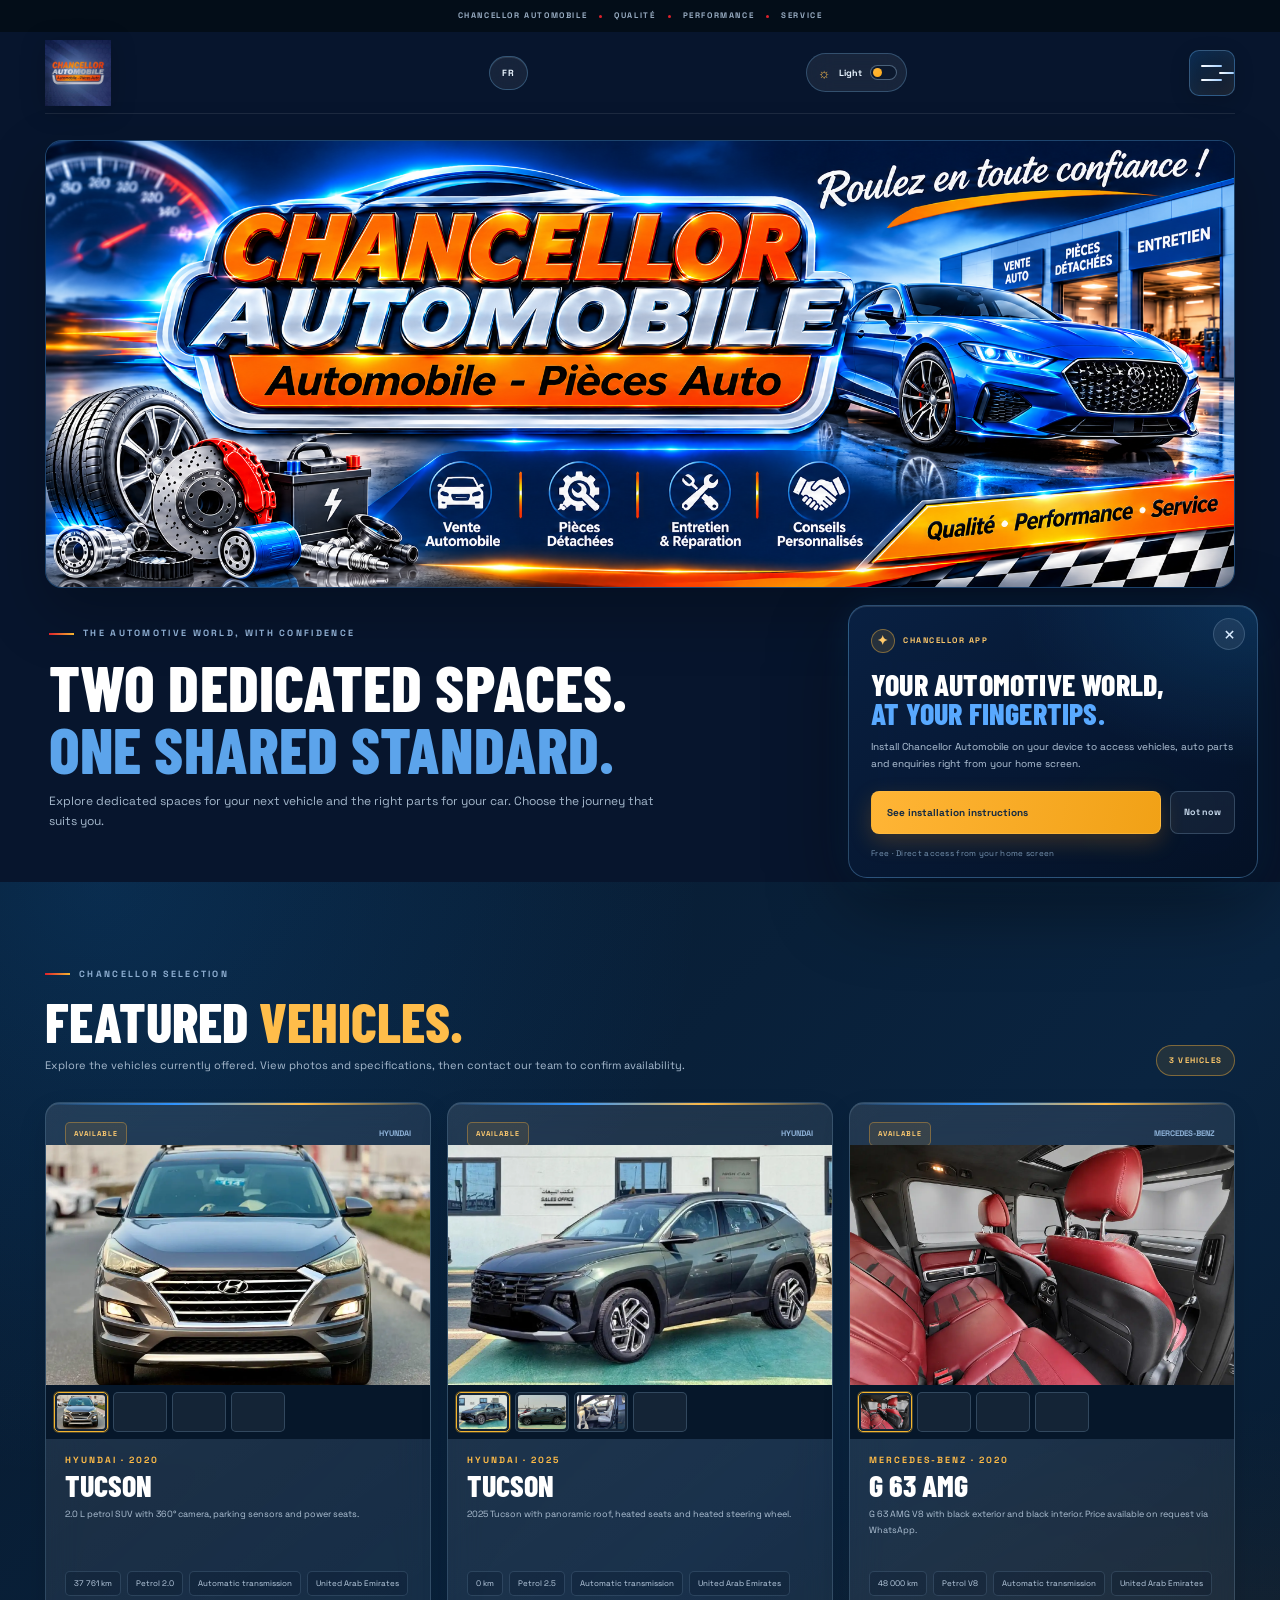
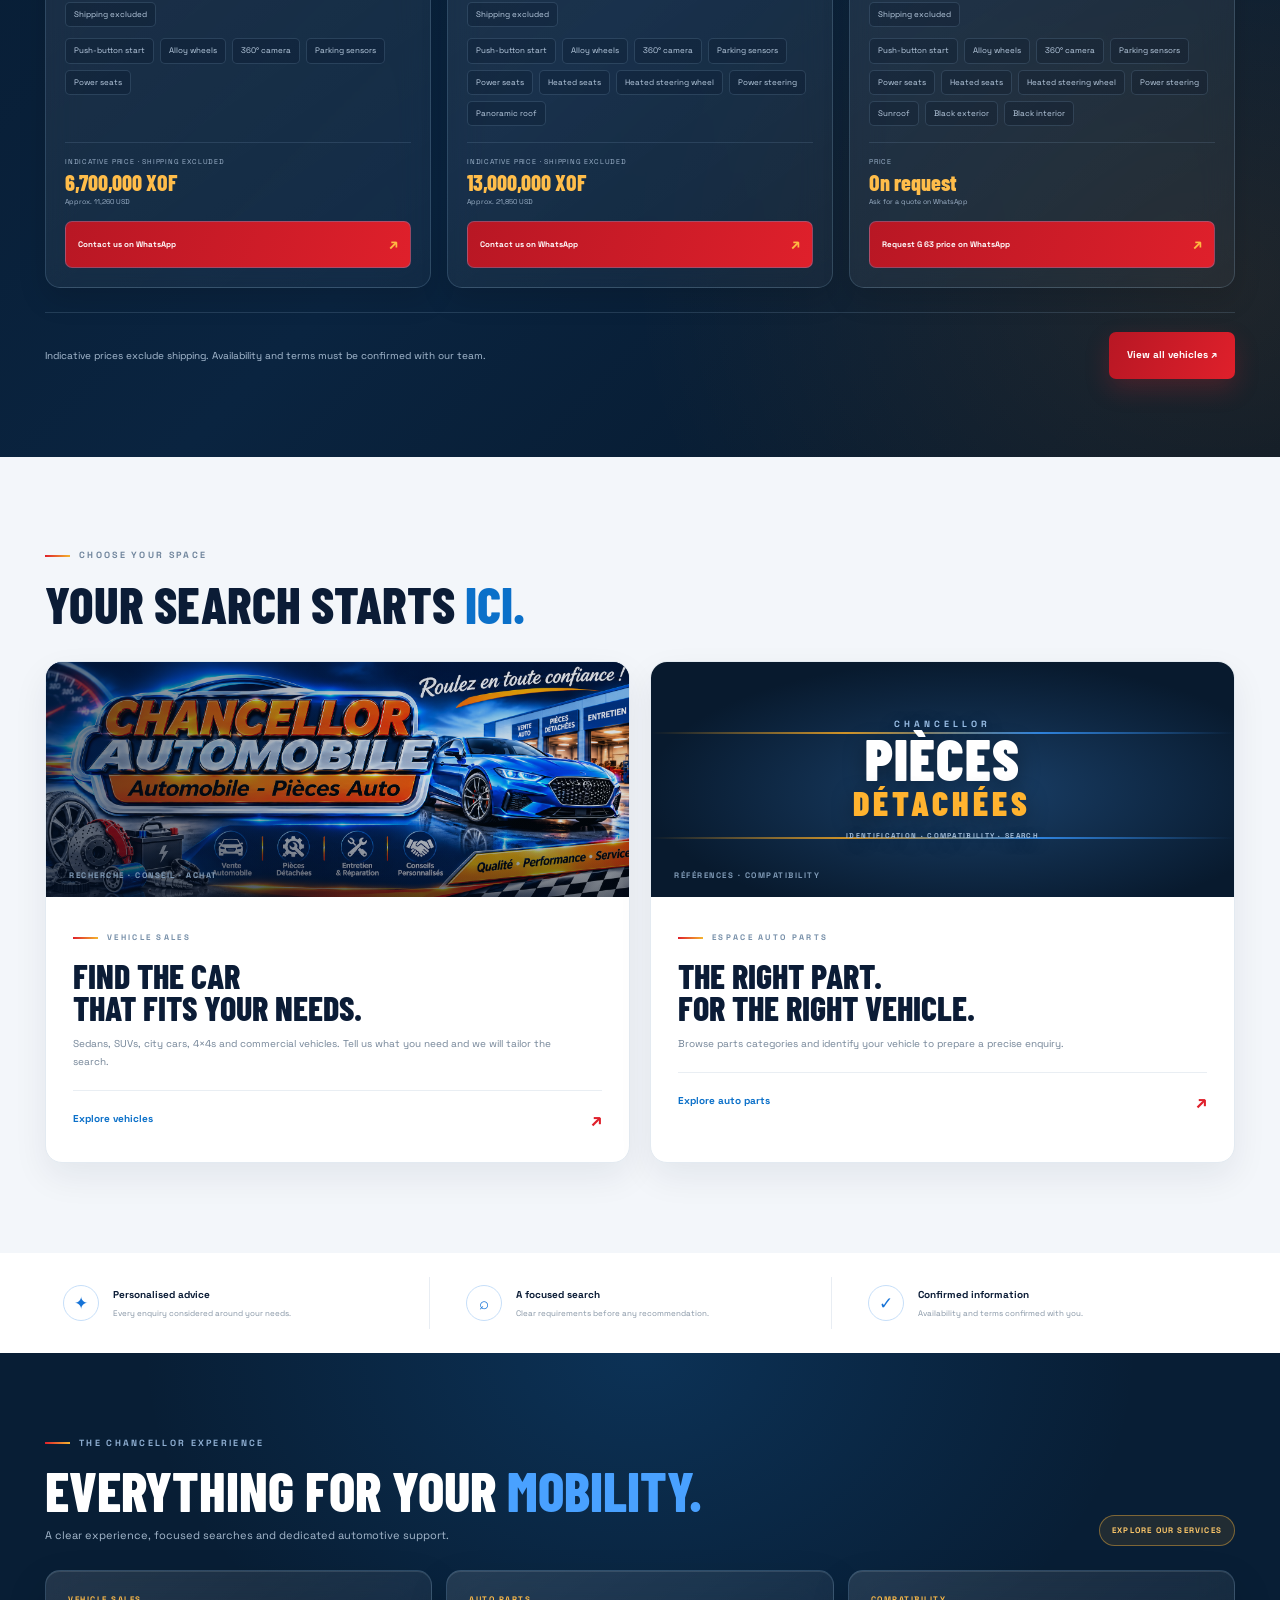
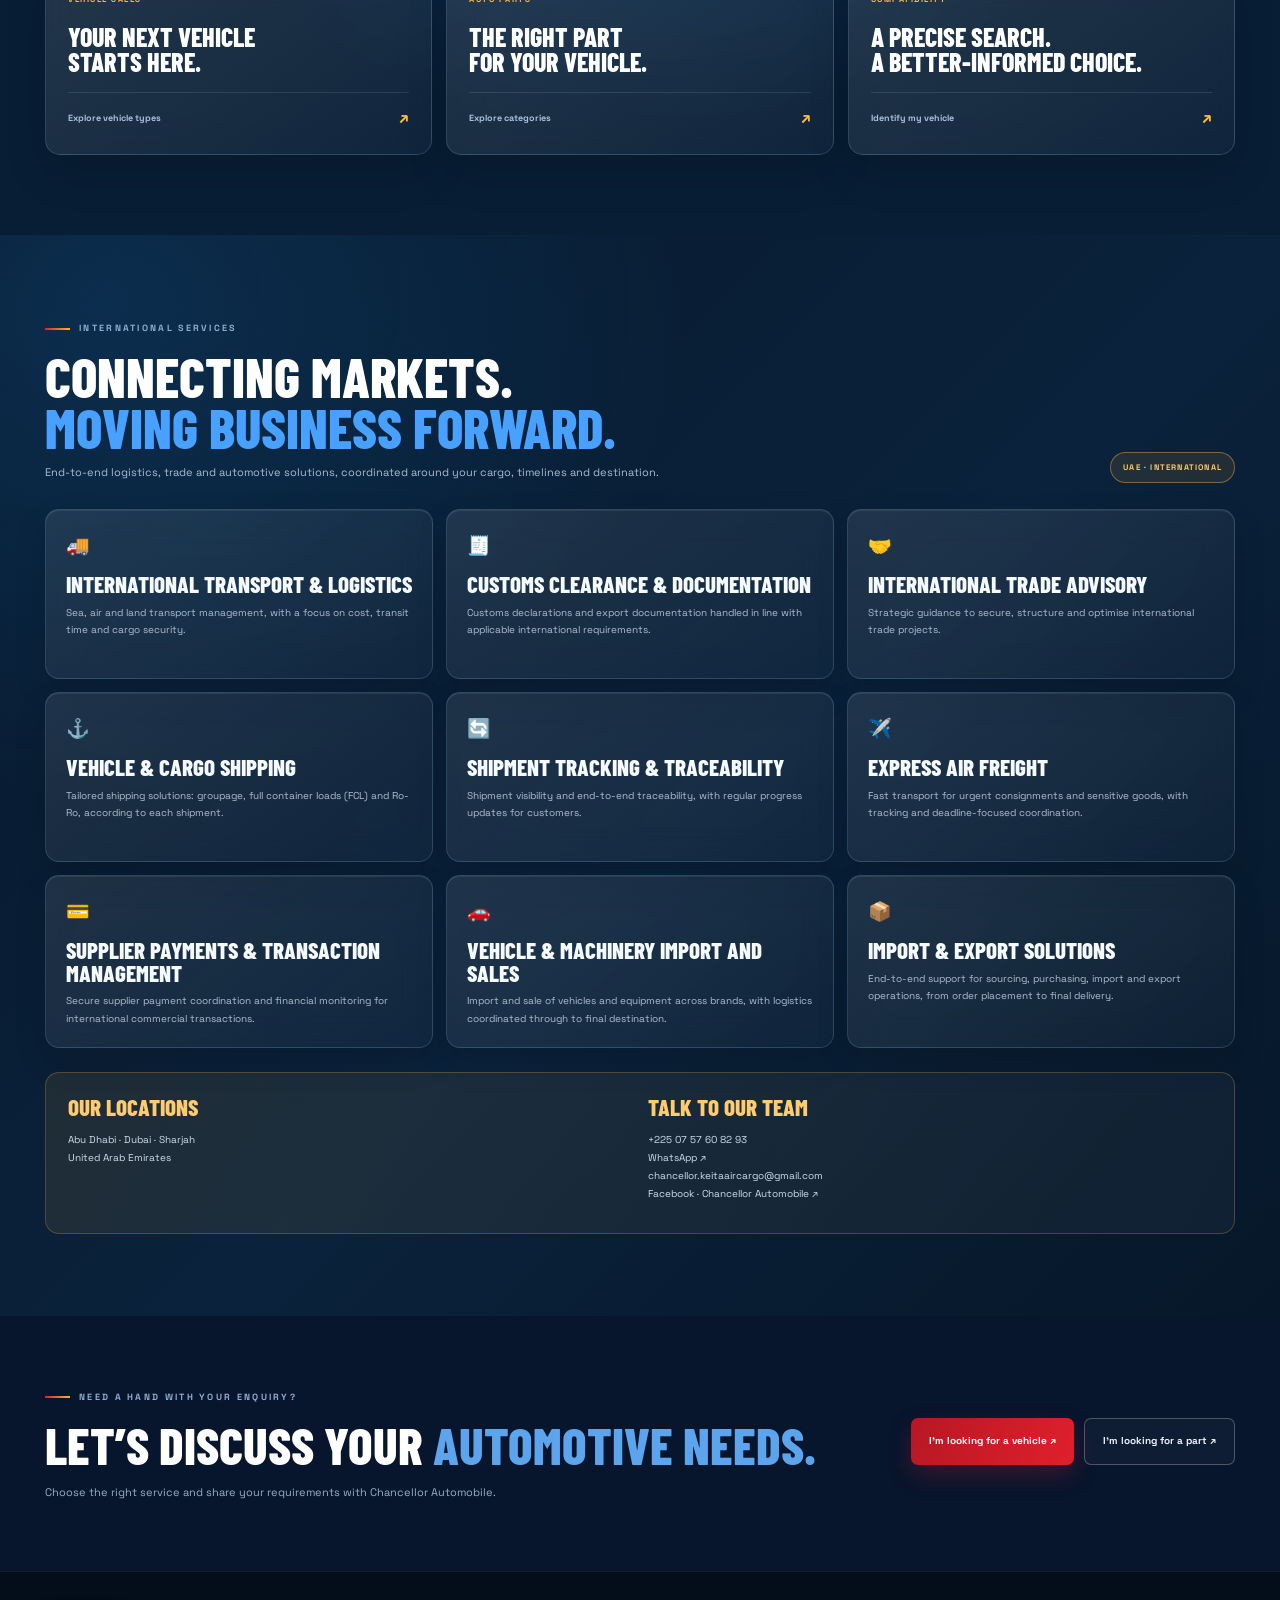
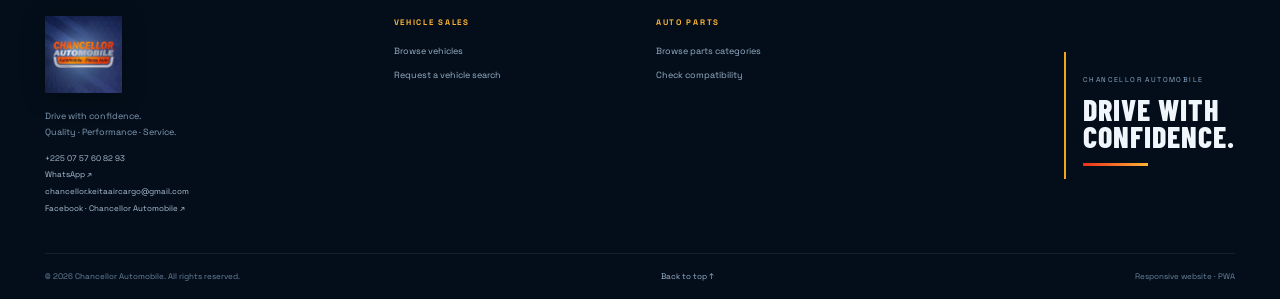
==== commit f686de9c: "Fix loader logo and text overlap on all screen sizes" ====
--- a/en/index.html
+++ b/en/index.html
@@ -23,11 +23,16 @@
 <link rel="preload" as="image" href="../assets/chancellor-banner.png">
 <link rel="preconnect" href="https://fonts.googleapis.com"><link rel="preconnect" href="https://fonts.gstatic.com" crossorigin><link href="https://fonts.googleapis.com/css2?family=Barlow+Condensed:wght@400;500;600;700;800;900&family=Manrope:wght@400;500;600;700;800&family=Space+Grotesk:wght@400;500;600;700&display=swap" rel="stylesheet">
 <link rel="stylesheet" href="../styles.css">
-<script src="./catalogue-demo.js?v=20" defer></script>
+<script src="./catalogue-demo.js?v=21" defer></script>
 <script src="./app.js" defer></script>
 </head>
 <body data-page="home">
-<div class="site-loader" id="site-loader" role="status" aria-live="polite"><div class="loader-brand"><img src="../assets/Logo%20automobile%20Chancellor%20mat%20premium.png" alt="" width="150" height="75"></div><span class="loader-spinner" aria-hidden="true"></span><strong>CHANCELLOR AUTOMOBILE</strong><small>LOADING YOUR EXPERIENCE</small></div><script>(function(){var loader=document.getElementById('site-loader');if(!loader)return;var finished=false,started=Date.now();function hide(){if(finished)return;finished=true;window.setTimeout(function(){loader.classList.add('is-hidden');loader.setAttribute('aria-hidden','true');window.setTimeout(function(){if(loader.isConnected)loader.remove();},500);},Math.max(0,220-(Date.now()-started)));}if(document.readyState==='loading')document.addEventListener('DOMContentLoaded',hide,{once:true});else window.requestAnimationFrame(hide);window.addEventListener('load',hide,{once:true});window.setTimeout(hide,1500);})();</script>
+<div class="site-loader" id="site-loader" role="status" aria-live="polite">
+  <div class="loader-brand"><img src="../assets/Logo%20automobile%20Chancellor%20mat%20premium.png" alt="" width="190" height="95" decoding="async"></div>
+  <span class="loader-spinner" aria-hidden="true"></span>
+  <div class="loader-copy"><strong>CHANCELLOR AUTOMOBILE</strong><small>LOADING YOUR EXPERIENCE</small></div>
+</div>
+<script>(function(){var loader=document.getElementById('site-loader');if(!loader)return;var finished=false,started=Date.now();function hide(){if(finished)return;finished=true;window.setTimeout(function(){loader.classList.add('is-hidden');loader.setAttribute('aria-hidden','true');window.setTimeout(function(){if(loader.isConnected)loader.remove();},500);},Math.max(0,220-(Date.now()-started)));}if(document.readyState==='loading')document.addEventListener('DOMContentLoaded',hide,{once:true});else window.requestAnimationFrame(hide);window.addEventListener('load',hide,{once:true});window.setTimeout(hide,1500);})();</script>
 <div class="announcement"><span class="status-dot"></span> CHANCELLOR AUTOMOBILE <i></i> QUALITÉ <i></i> PERFORMANCE <i></i> SERVICE</div>
 <header class="site-header">
 <a class="brand" href="./index.html" aria-label="Chancellor Automobile - home"><img class="brand-logo-image" src="../assets/Logo%20automobile%20Chancellor%20mat%20premium.png" alt="Chancellor Automobile" width="1774" height="887" decoding="async"></a>
--- a/styles.css
+++ b/styles.css
@@ -435,3 +435,8 @@
 html[data-theme="light"] .home-featured-footer{border-top-color:rgba(37,91,139,.14)}
 @media(max-width:900px){.home-featured-grid{grid-template-columns:repeat(2,minmax(0,1fr))}}
 @media(max-width:620px){.home-featured-vehicles{padding:55px 0 58px}.home-featured-grid{grid-template-columns:minmax(0,1fr);gap:14px}.home-featured-grid .catalog-card{max-width:520px;width:100%;margin:0 auto}.home-featured-footer{align-items:stretch;flex-direction:column;gap:13px}.home-featured-footer .action-button{width:100%;justify-content:center}.home-featured-grid .catalog-card h3{font-size:28px}}
+
+/* Progressive scroll reveals: content stays visible when JavaScript or observers are unavailable. */
+.reveal{opacity:0;transform:translateY(14px);transition:opacity .42s ease,transform .42s ease}
+.reveal.is-visible{opacity:1;transform:translateY(0)}
+@media(prefers-reduced-motion:reduce){.reveal{opacity:1;transform:none;transition:none}}
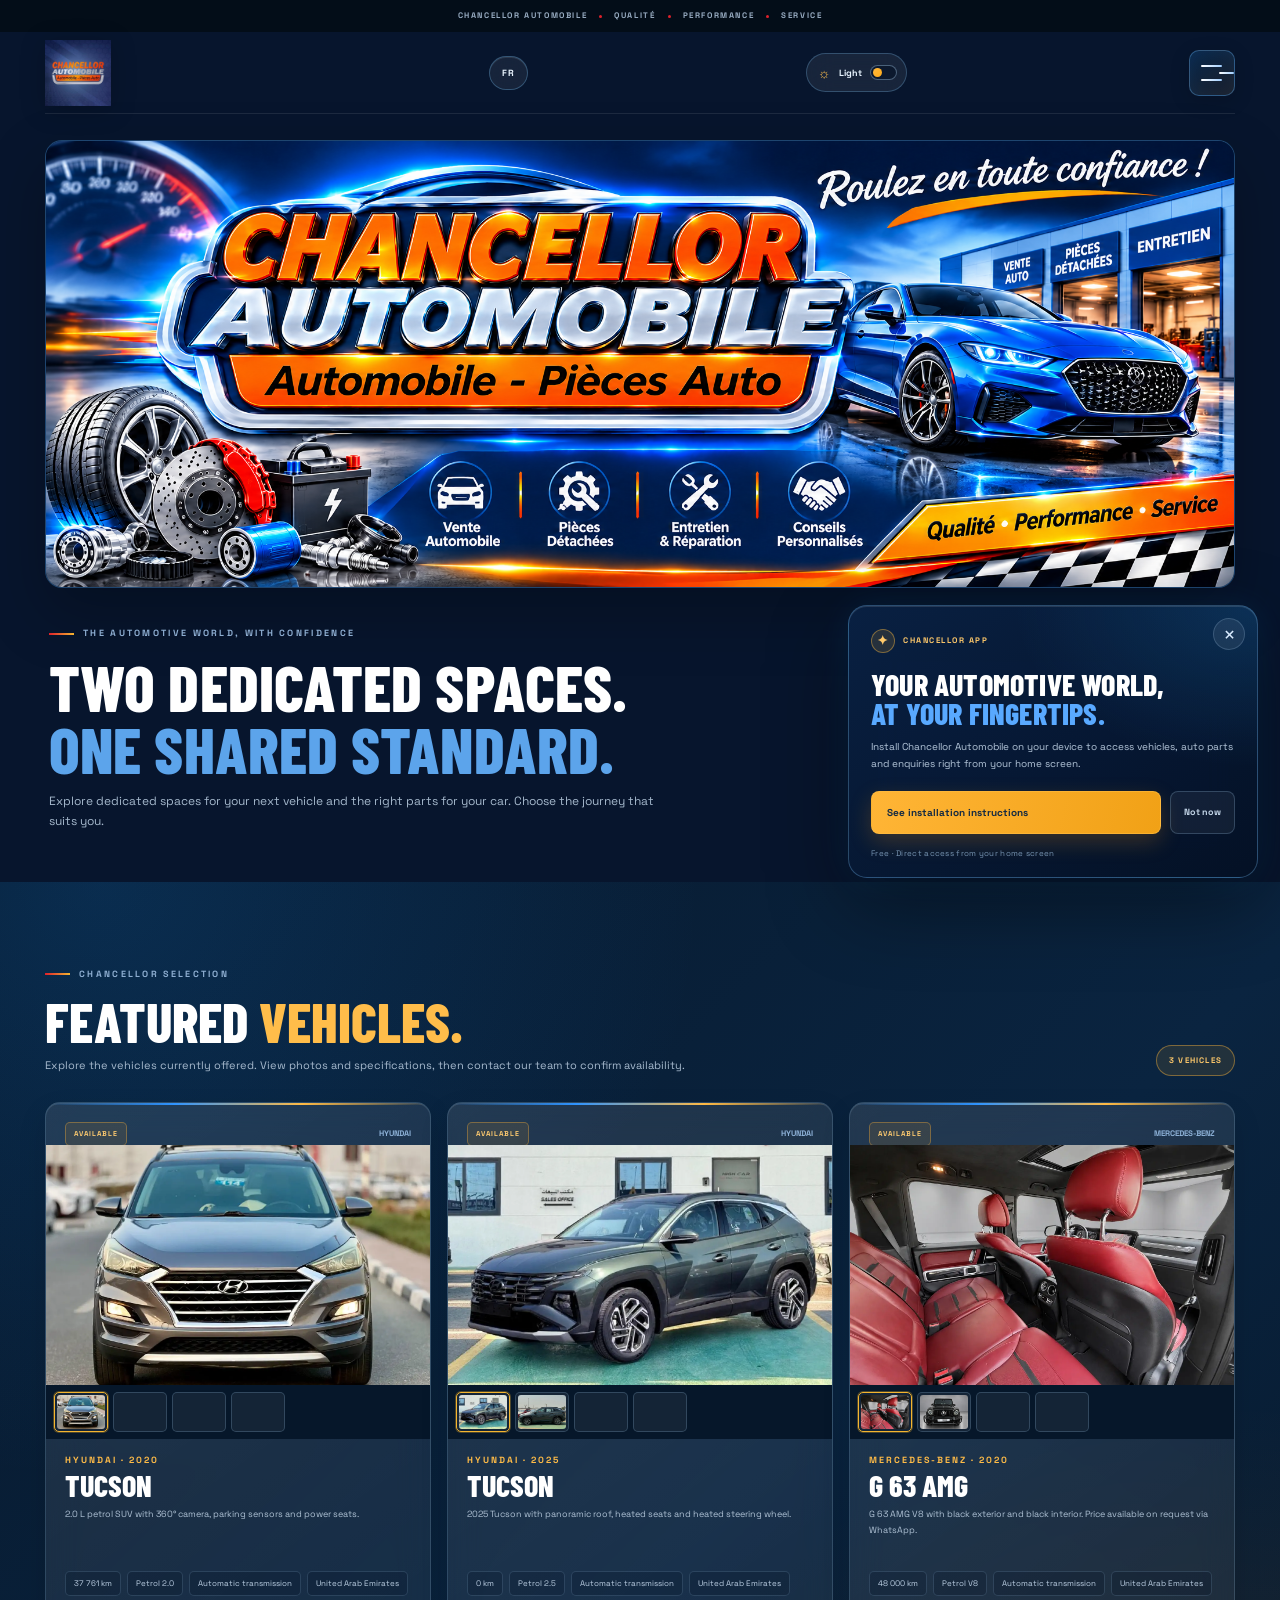
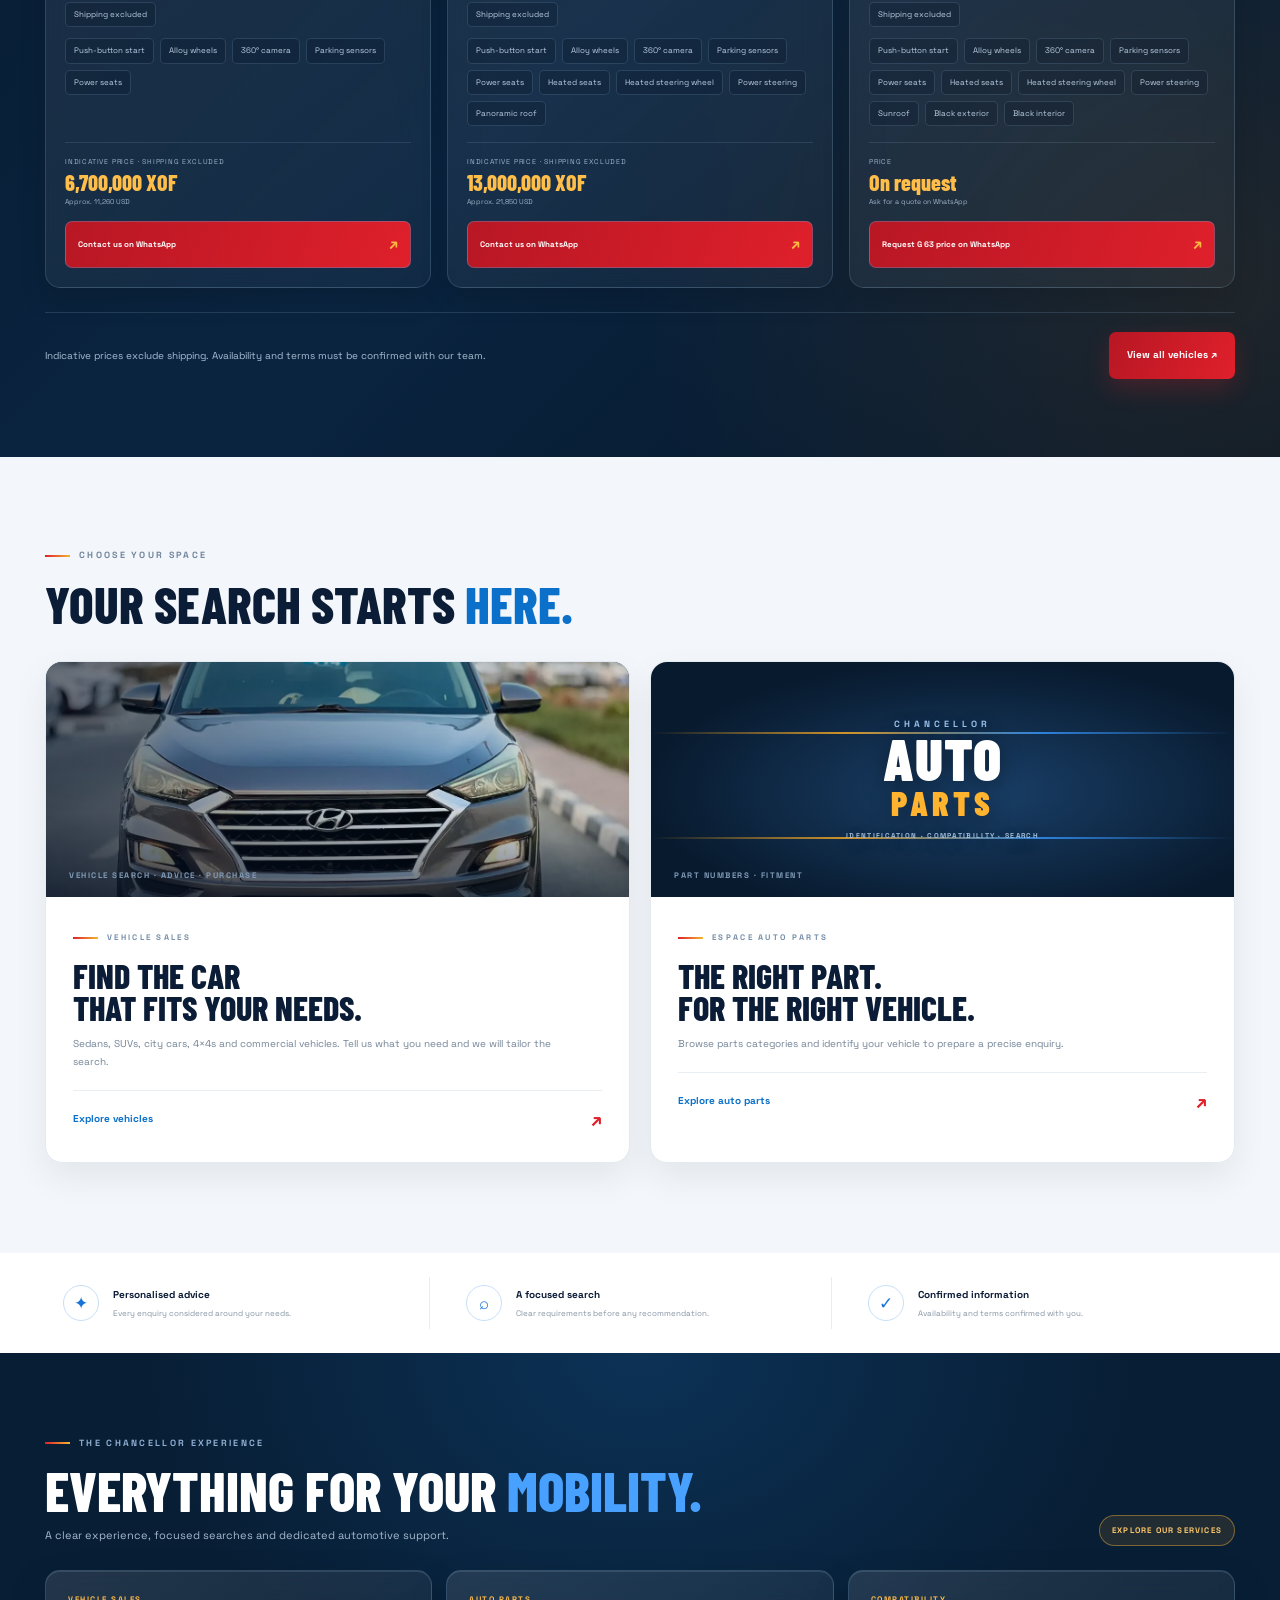
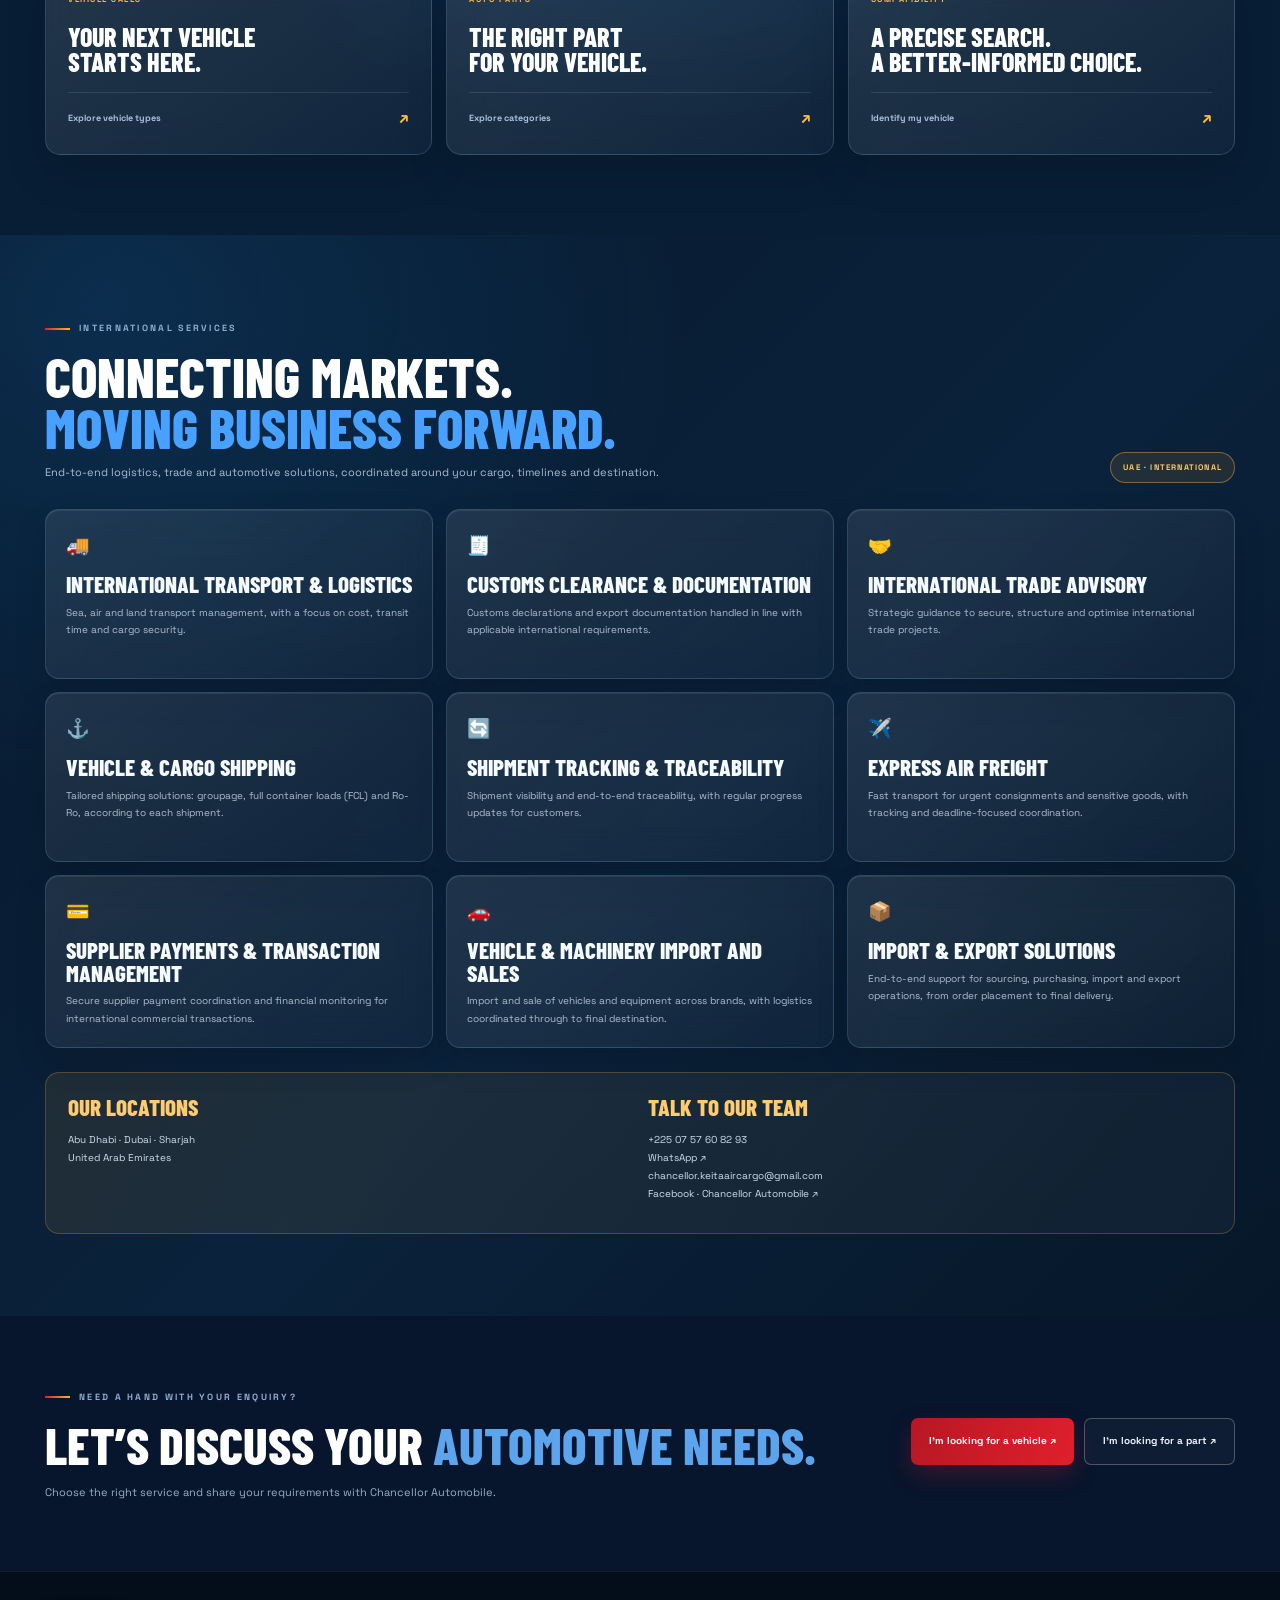
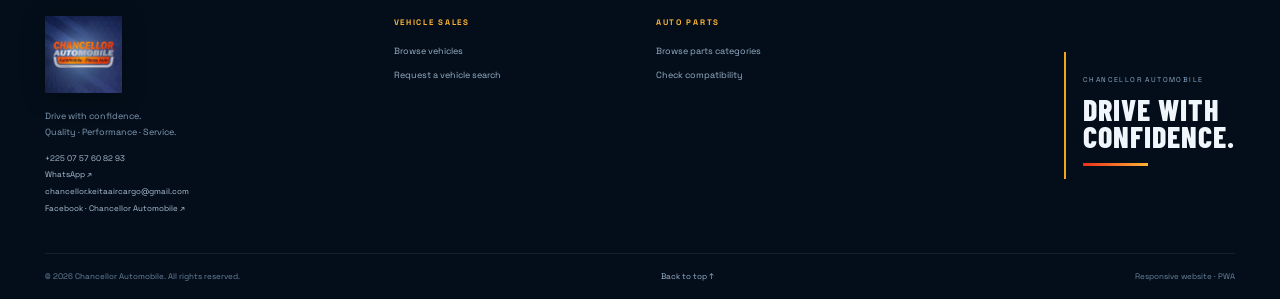
==== commit a765eb7c: "Fix English homepage choice cards" ====
--- a/en/index.html
+++ b/en/index.html
@@ -50,23 +50,23 @@
 <main id="top">
 <section class="home-hero container">
 <div class="hero-banner"><img src="../assets/chancellor-banner.png" alt="Chancellor Automobile — vehicle sales, auto parts, servicing and repair" width="2048" height="768" fetchpriority="high"></div>
-<div class="home-intro"><div><span class="eyebrow">THE AUTOMOTIVE WORLD, WITH CONFIDENCE</span><h1>Two dedicated spaces.<br><em>One shared standard.</em></h1><p>Explore dedicated spaces for your next vehicle and the right parts for your car. Choose the journey that suits you.</p></div><div class="home-intro-mark">CA <small>CHANCELLOR<br>AUTOMOBILE</small></div></div>
+<div class="home-intro"><div><span class="eyebrow">THE AUTOMOTIVE WORLD, WITH CONFIDENCE</span><h1>Two dedicated spaces.<br><em>One shared standard.</em></h1><p>Explore dedicated spaces for your next vehicle and the right parts for your car. Choose the journey that suits you.</p></div></div>
 </section>
 <section class="home-featured-vehicles" id="featured-vehicles"><div class="container"><div class="showcase-heading"><div><span class="eyebrow">CHANCELLOR SELECTION</span><h2>Featured <em>vehicles.</em></h2><p>Explore the vehicles currently offered. View photos and specifications, then contact our team to confirm availability.</p></div><span class="demo-tag" id="home-vehicle-count">3 VEHICLES</span></div><div class="home-featured-grid" id="home-featured-vehicle-grid" aria-live="polite"></div><div class="home-featured-footer"><p>Indicative prices exclude shipping. Availability and terms must be confirmed with our team.</p><a class="action-button orange" href="./vehicles.html">View all vehicles ↗</a></div></div></section>
 <section class="choice-section">
-<div class="container"><div class="section-heading"><span class="eyebrow">CHOOSE YOUR SPACE</span><h2>Your search starts <em>ici.</em></h2></div>
+<div class="container"><div class="section-heading"><span class="eyebrow">CHOOSE YOUR SPACE</span><h2>Your search starts <em>here.</em></h2></div>
 <div class="choice-grid">
 <a class="choice-card vehicle-choice" href="./vehicles.html">
   <div class="choice-visual vehicle-choice-visual">
-    <img class="choice-media" src="../assets/chancellor-banner.png" alt="Official Chancellor Automobile banner" width="2048" height="768" loading="lazy" decoding="async">
-    <div class="choice-visual-foot"><span>RECHERCHE · CONSEIL · ACHAT</span></div>
+    <img class="choice-media" src="../assets/tucson%202020/whatsapp%20image%202026-11-10%20at%2023.48.12.webp" alt="Hyundai Tucson 2020 featured in the vehicle sales space" loading="lazy" decoding="async">
+    <div class="choice-visual-foot"><span>VEHICLE SEARCH · ADVICE · PURCHASE</span></div>
   </div>
   <div class="choice-content"><span class="eyebrow">VEHICLE SALES</span><h3>Find the car<br>that fits your needs.</h3><p>Sedans, SUVs, city cars, 4×4s and commercial vehicles. Tell us what you need and we will tailor the search.</p><span class="choice-link">Explore vehicles <b>↗</b></span></div>
 </a>
 <a class="choice-card parts-choice" href="./parts.html">
   <div class="choice-visual parts-choice-visual">
-    <div class="parts-type-display"><span>CHANCELLOR</span><strong>PIÈCES</strong><b>DÉTACHÉES</b><small>IDENTIFICATION · COMPATIBILITY · SEARCH</small></div>
-    <div class="choice-visual-foot"><span>RÉFÉRENCES · COMPATIBILITY</span></div>
+    <div class="parts-type-display"><span>CHANCELLOR</span><strong>AUTO</strong><b>PARTS</b><small>IDENTIFICATION · COMPATIBILITY · SEARCH</small></div>
+    <div class="choice-visual-foot"><span>PART NUMBERS · FITMENT</span></div>
   </div>
   <div class="choice-content"><span class="eyebrow">ESPACE AUTO PARTS</span><h3>The right part.<br>For the right vehicle.</h3><p>Browse parts categories and identify your vehicle to prepare a precise enquiry.</p><span class="choice-link">Explore auto parts <b>↗</b></span></div>
 </a>
--- a/styles.css
+++ b/styles.css
@@ -440,3 +440,80 @@
 .reveal{opacity:0;transform:translateY(14px);transition:opacity .42s ease,transform .42s ease}
 .reveal.is-visible{opacity:1;transform:translateY(0)}
 @media(prefers-reduced-motion:reduce){.reveal{opacity:1;transform:none;transition:none}}
+
+/* Loader layout: logo, spinner and copy occupy separate, non-overlapping rows. */
+.site-loader{
+  box-sizing:border-box;
+  display:grid;
+  grid-template-columns:minmax(0,1fr);
+  grid-template-rows:auto 30px auto;
+  align-content:center;
+  justify-items:center;
+  row-gap:16px;
+  padding:24px;
+  overflow:hidden;
+}
+.site-loader .loader-brand{
+  grid-row:1;
+  display:flex;
+  align-items:center;
+  justify-content:center;
+  flex:0 0 auto;
+  width:min(190px,60vw);
+  height:95px;
+  min-height:0;
+  margin:0;
+  position:relative;
+  overflow:hidden;
+}
+.site-loader .loader-brand img{
+  position:static!important;
+  display:block;
+  width:100%;
+  height:100%;
+  max-width:100%;
+  max-height:100%;
+  object-fit:contain;
+  object-position:center;
+}
+.site-loader .loader-spinner{
+  grid-row:2;
+  flex:0 0 30px;
+  margin:0;
+  align-self:center;
+}
+.site-loader .loader-copy{
+  grid-row:3;
+  position:relative;
+  z-index:1;
+  display:flex;
+  flex-direction:column;
+  align-items:center;
+  justify-content:center;
+  gap:8px;
+  width:100%;
+  max-width:90vw;
+  min-width:0;
+  text-align:center;
+}
+.site-loader .loader-copy strong{
+  display:block;
+  position:static;
+  margin:0;
+  max-width:100%;
+  line-height:1.35;
+  overflow-wrap:anywhere;
+}
+.site-loader .loader-copy small{
+  display:block;
+  position:static;
+  margin:0;
+  max-width:100%;
+  line-height:1.5;
+}
+@media(max-width:480px){
+  .site-loader{row-gap:14px;padding:20px}
+  .site-loader .loader-brand{width:min(180px,62vw);height:90px}
+  .site-loader .loader-copy strong{font-size:11px;letter-spacing:1.8px}
+  .site-loader .loader-copy small{font-size:7px;letter-spacing:1.5px}
+}
